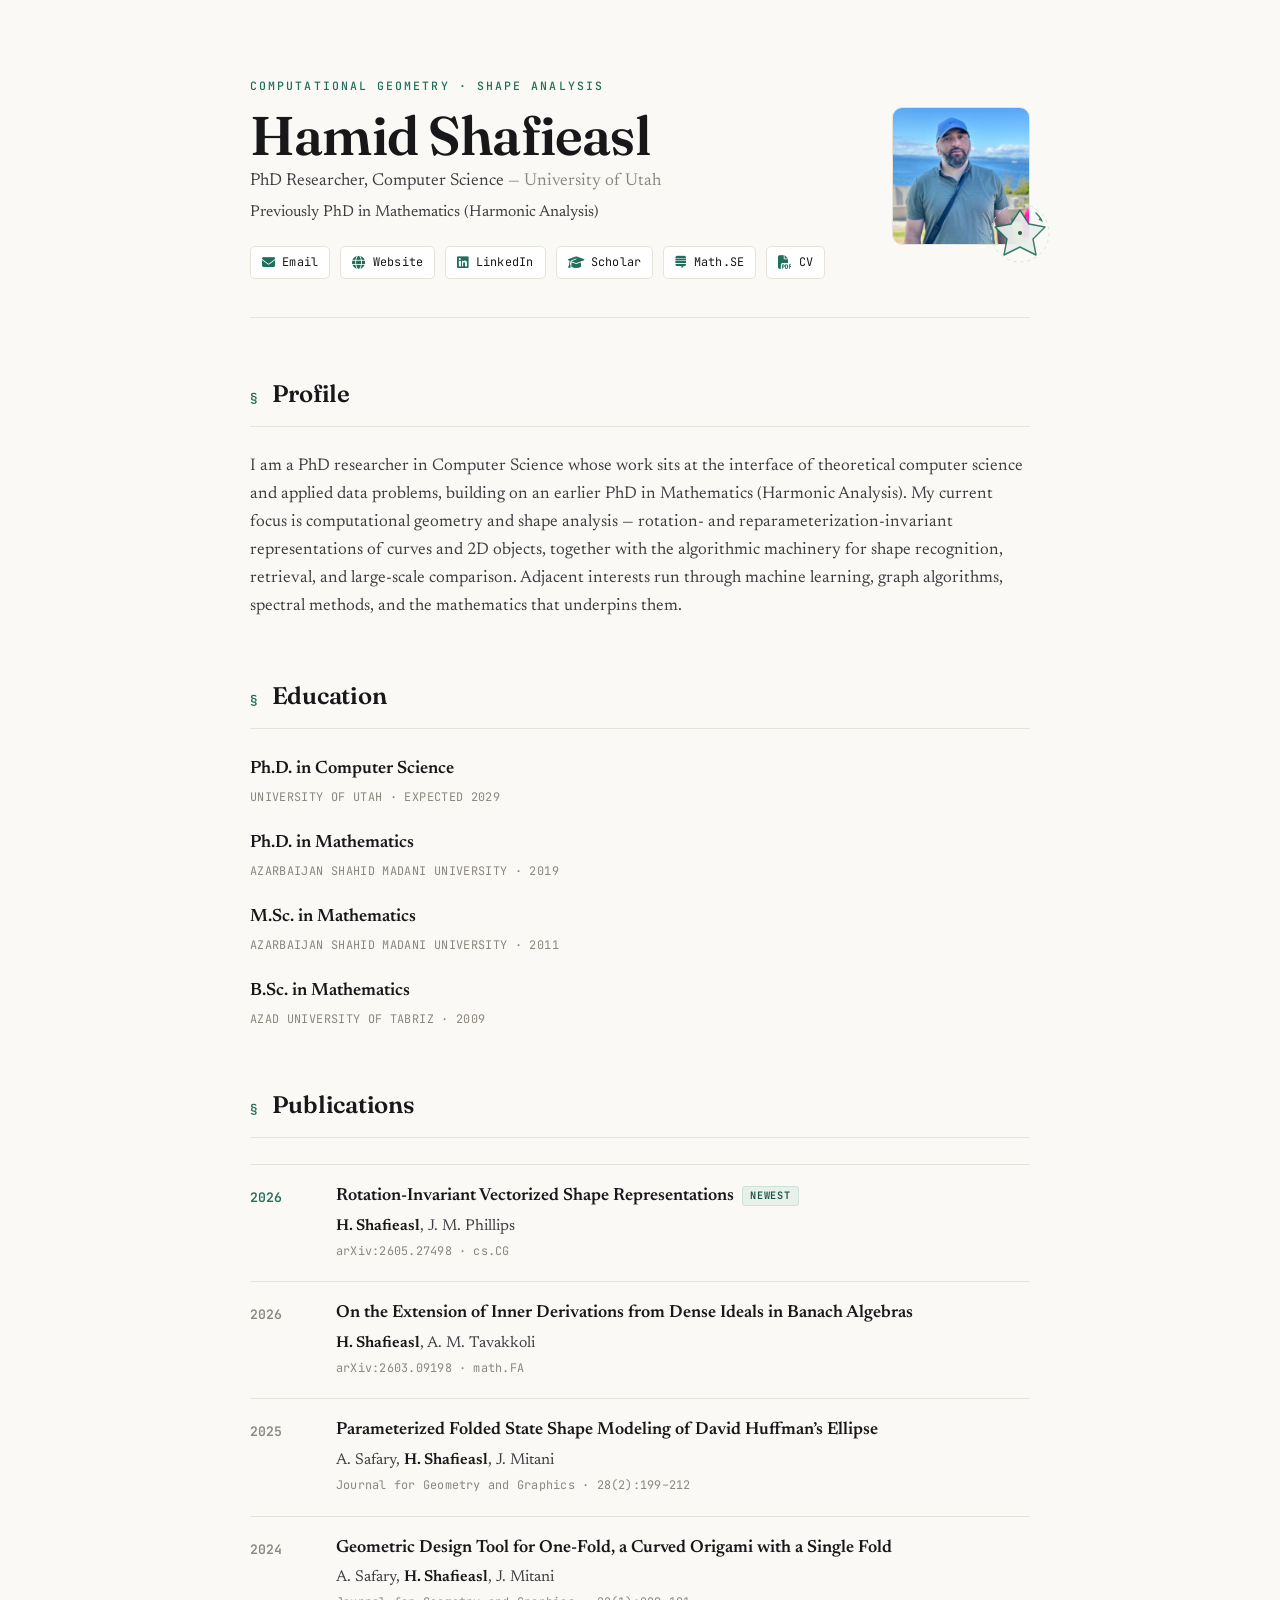
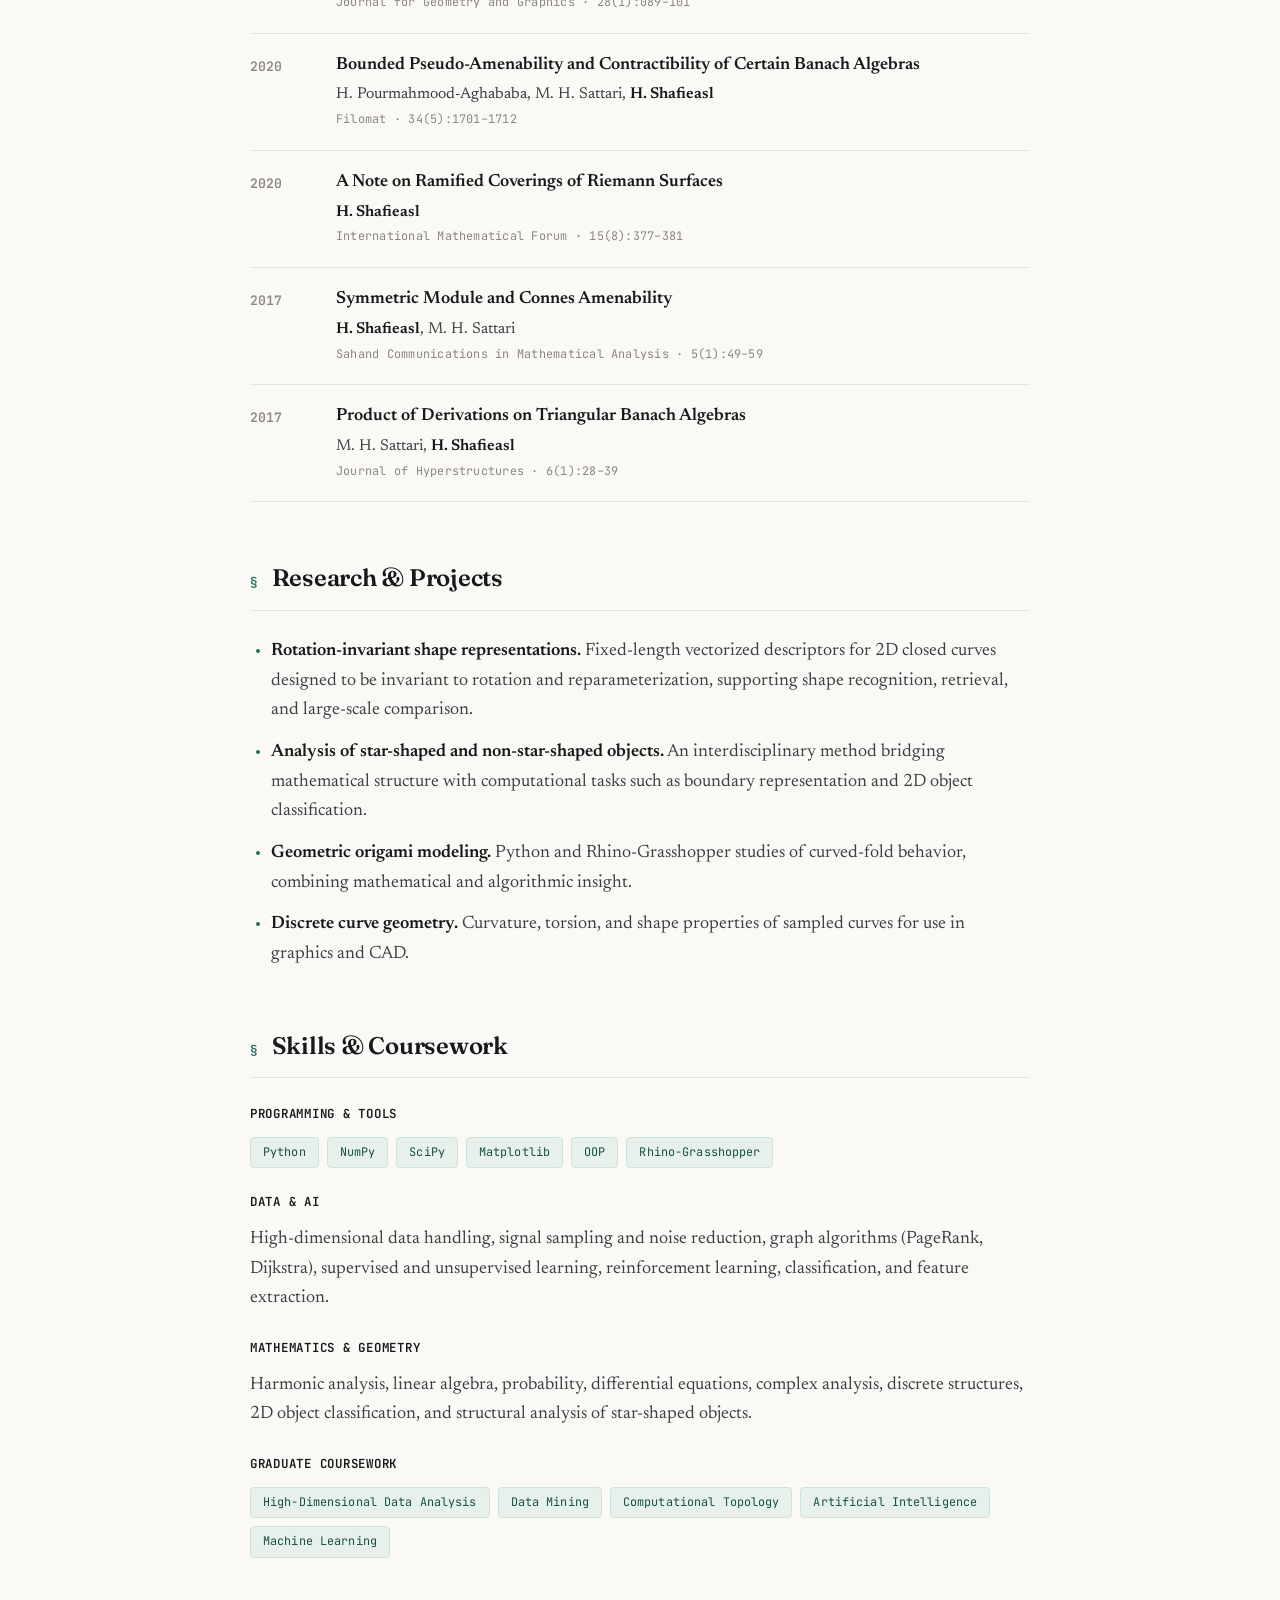
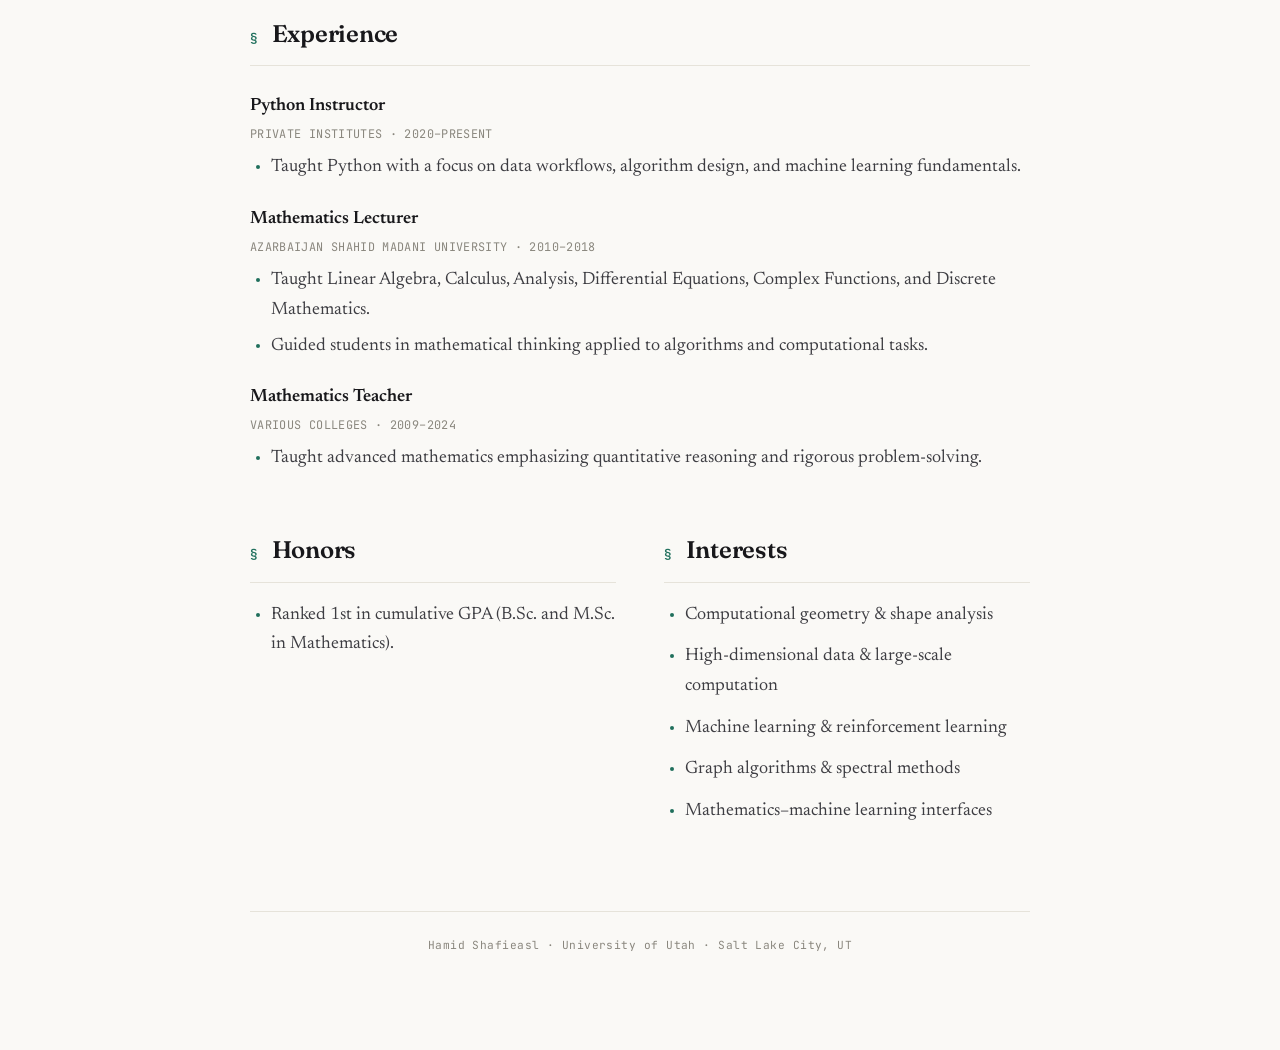
==== index.html @ 65f8a7f0 "Update print statement from 'Hello' to 'Goodbye'" ====
<!DOCTYPE html>
<html lang="en">
<head>
<meta charset="UTF-8">
<meta name="viewport" content="width=device-width, initial-scale=1.0">
<title>Hamid Shafieasl — Academic Homepage</title>
<link rel="preconnect" href="https://fonts.googleapis.com">
<link rel="preconnect" href="https://fonts.gstatic.com" crossorigin>
<link href="https://fonts.googleapis.com/css2?family=Fraunces:opsz,wght@9..144,400;9..144,500;9..144,600;9..144,700&family=Newsreader:opsz,wght@6..72,300;6..72,400;6..72,500;6..72,600&family=JetBrains+Mono:wght@400;500;600&display=swap" rel="stylesheet">
<link rel="stylesheet" href="https://cdnjs.cloudflare.com/ajax/libs/font-awesome/6.4.0/css/all.min.css">
<style>
  :root {
    --paper:      #faf9f6;
    --panel:      #ffffff;
    --ink:        #18181b;
    --body:       #3d3d42;
    --muted:      #8a877e;
    --accent:     #1f6f5c;
    --accent-ink: #15523f;
    --accent-soft:#e8f0ec;
    --line:       #e6e3da;

    --serif-display: 'Fraunces', Georgia, 'Times New Roman', serif;
    --serif-body:    'Newsreader', Georgia, serif;
    --mono:          'JetBrains Mono', ui-monospace, 'SFMono-Regular', Menlo, monospace;
  }

  * { box-sizing: border-box; }

  html { scroll-behavior: smooth; }

  body {
    margin: 0;
    background: var(--paper);
    color: var(--body);
    font-family: var(--serif-body);
    font-size: 18px;
    line-height: 1.65;
    -webkit-font-smoothing: antialiased;
    text-rendering: optimizeLegibility;
  }

  .page {
    max-width: 860px;
    margin: 0 auto;
    padding: 72px 40px 96px;
  }

  /* ---------- shared eyebrow / mono label ---------- */
  .eyebrow {
    font-family: var(--mono);
    font-size: 0.72rem;
    font-weight: 500;
    letter-spacing: 0.18em;
    text-transform: uppercase;
    color: var(--accent);
  }

  /* ---------- header ---------- */
  .masthead {
    display: flex;
    align-items: center;
    gap: 36px;
    padding-bottom: 38px;
    border-bottom: 1px solid var(--line);
  }
  .masthead-text { flex: 1; min-width: 0; }

  .masthead h1 {
    font-family: var(--serif-display);
    font-weight: 600;
    font-size: clamp(2.4rem, 6vw, 3.4rem);
    line-height: 1.02;
    letter-spacing: -0.015em;
    color: var(--ink);
    margin: 6px 0 4px;
  }
  .role {
    font-family: var(--serif-body);
    font-weight: 400;
    font-size: 1.08rem;
    color: var(--body);
    margin: 0 0 4px;
  }
  .role .inst { color: var(--muted); }

  .links {
    display: flex;
    flex-wrap: wrap;
    gap: 8px 10px;
    margin-top: 20px;
    font-family: var(--mono);
  }
  .links a {
    display: inline-flex;
    align-items: center;
    gap: 7px;
    text-decoration: none;
    color: var(--ink);
    font-size: 0.74rem;
    letter-spacing: 0.02em;
    padding: 6px 11px;
    border: 1px solid var(--line);
    border-radius: 5px;
    background: var(--panel);
    transition: color .18s ease, border-color .18s ease, background .18s ease, transform .18s ease;
  }
  .links a i { color: var(--accent); font-size: 0.82rem; transition: color .18s ease; }
  .links a:hover {
    color: #fff;
    background: var(--accent);
    border-color: var(--accent);
    transform: translateY(-2px);
  }
  .links a:hover i { color: #fff; }

  /* portrait + geometric mark */
  .portrait-wrap {
    position: relative;
    flex: 0 0 auto;
    width: 138px;
    height: 138px;
  }
  .portrait-wrap img {
    width: 138px;
    height: 138px;
    object-fit: cover;
    border-radius: 10px;
    border: 1px solid var(--line);
    display: block;
  }
  .glyph {
    position: absolute;
    right: -22px;
    bottom: -20px;
    width: 64px;
    height: 64px;
    opacity: 0.9;
  }

  /* ---------- sections ---------- */
  section { margin-top: 56px; }

  .section-head {
    display: flex;
    align-items: baseline;
    gap: 14px;
    padding-bottom: 12px;
    margin-bottom: 26px;
    border-bottom: 1px solid var(--line);
  }
  .section-head .mark {
    font-family: var(--mono);
    font-size: 0.78rem;
    font-weight: 600;
    color: var(--accent);
    letter-spacing: 0.04em;
  }
  .section-head h2 {
    font-family: var(--serif-display);
    font-weight: 600;
    font-size: 1.5rem;
    letter-spacing: -0.01em;
    color: var(--ink);
    margin: 0;
  }

  .lede { font-size: 1.06rem; color: var(--body); margin: 0; }
  .lede + .lede { margin-top: 14px; }

  /* ---------- timeline (education / experience) ---------- */
  .entry { margin-bottom: 22px; }
  .entry:last-child { margin-bottom: 0; }
  .entry h3 {
    font-family: var(--serif-body);
    font-weight: 600;
    font-size: 1.12rem;
    color: var(--ink);
    margin: 0 0 3px;
  }
  .entry .meta {
    font-family: var(--mono);
    font-size: 0.74rem;
    letter-spacing: 0.03em;
    color: var(--muted);
    text-transform: uppercase;
  }
  .entry ul {
    margin: 9px 0 0;
    padding-left: 1.15em;
  }
  .entry ul li { margin-bottom: 6px; }
  .entry ul li::marker { color: var(--accent); }

  /* ---------- subgroups (skills) ---------- */
  .subgroup { margin-bottom: 24px; }
  .subgroup:last-child { margin-bottom: 0; }
  .subgroup h3 {
    font-family: var(--mono);
    font-weight: 600;
    font-size: 0.78rem;
    letter-spacing: 0.06em;
    text-transform: uppercase;
    color: var(--ink);
    margin: 0 0 12px;
  }
  .subgroup p { margin: 0; }

  .badges { display: flex; flex-wrap: wrap; gap: 8px; }
  .badge {
    font-family: var(--mono);
    font-size: 0.74rem;
    letter-spacing: 0.01em;
    color: var(--accent-ink);
    background: var(--accent-soft);
    border: 1px solid #cfe2da;
    padding: 5px 12px;
    border-radius: 4px;
  }

  /* ---------- generic prose list ---------- */
  .prose-list { margin: 0; padding-left: 1.15em; }
  .prose-list li { margin-bottom: 12px; }
  .prose-list li::marker { color: var(--accent); }
  .prose-list strong { color: var(--ink); font-weight: 600; }

  /* ---------- publications ---------- */
  .pub {
    display: grid;
    grid-template-columns: 64px 1fr;
    gap: 0 22px;
    padding: 20px 0;
    border-top: 1px solid var(--line);
  }
  .pub:last-child { border-bottom: 1px solid var(--line); }
  .pub .year {
    font-family: var(--mono);
    font-size: 0.82rem;
    font-weight: 600;
    color: var(--muted);
    padding-top: 2px;
  }
  .pub.featured .year { color: var(--accent); }
  .pub .body { min-width: 0; }
  .pub h3 {
    font-family: var(--serif-body);
    font-weight: 600;
    font-size: 1.1rem;
    line-height: 1.35;
    margin: 0 0 5px;
  }
  .pub h3 a {
    color: var(--ink);
    text-decoration: none;
    background-image: linear-gradient(var(--accent), var(--accent));
    background-size: 0% 1px;
    background-position: 0 100%;
    background-repeat: no-repeat;
    transition: background-size .25s ease, color .2s ease;
    padding-bottom: 1px;
  }
  .pub h3 a:hover { color: var(--accent-ink); background-size: 100% 1px; }
  .pub .authors { font-size: 0.98rem; color: var(--body); margin: 0 0 2px; }
  .pub .authors .me { color: var(--ink); font-weight: 600; }
  .pub .venue {
    font-family: var(--mono);
    font-size: 0.74rem;
    letter-spacing: 0.02em;
    color: var(--muted);
    margin: 0;
  }
  .pub .tag {
    display: inline-block;
    font-family: var(--mono);
    font-size: 0.64rem;
    font-weight: 600;
    letter-spacing: 0.08em;
    text-transform: uppercase;
    color: var(--accent-ink);
    background: var(--accent-soft);
    border: 1px solid #cfe2da;
    border-radius: 3px;
    padding: 2px 7px;
    margin-left: 8px;
    vertical-align: 1px;
  }

  /* ---------- two-column footer blocks ---------- */
  .duo {
    display: grid;
    grid-template-columns: 1fr 1fr;
    gap: 48px;
    margin-top: 56px;
  }
  .duo .section-head { margin-bottom: 18px; }

  /* ---------- footer ---------- */
  .colophon {
    margin-top: 72px;
    padding-top: 24px;
    border-top: 1px solid var(--line);
    font-family: var(--mono);
    font-size: 0.7rem;
    letter-spacing: 0.04em;
    color: var(--muted);
    text-align: center;
  }

  /* ---------- entrance motion ---------- */
  .reveal { opacity: 0; transform: translateY(10px); animation: rise .7s ease forwards; }
  @keyframes rise { to { opacity: 1; transform: none; } }

  /* ---------- responsive ---------- */
  @media (max-width: 720px) {
    .page { padding: 44px 22px 72px; }
    .masthead { flex-direction: column-reverse; align-items: flex-start; gap: 26px; }
    .duo { grid-template-columns: 1fr; gap: 8px; }
    .pub { grid-template-columns: 1fr; gap: 6px; }
    .pub .year { padding-top: 0; }
  }

  @media (prefers-reduced-motion: reduce) {
    html { scroll-behavior: auto; }
    .reveal { animation: none; opacity: 1; transform: none; }
    .links a:hover { transform: none; }
  }
</style>
</head>
<body>
<div class="page">

  <!-- ================= HEADER ================= -->
  <header class="masthead reveal">
    <div class="masthead-text">
      <span class="eyebrow">Computational Geometry &middot; Shape Analysis</span>
      <h1>Hamid Shafieasl</h1>
      <p class="role">PhD Researcher, Computer Science <span class="inst">— University of Utah</span></p>
      <p class="role inst" style="font-size:0.98rem;">Previously PhD in Mathematics (Harmonic Analysis)</p>

      <nav class="links">
        <a href="mailto:hamidmath2013@outlook.com" title="Email"><i class="fas fa-envelope"></i> Email</a>
        <a href="https://hamidmath.github.io" title="Website"><i class="fas fa-globe"></i> Website</a>
        <a href="https://www.linkedin.com/in/hamidshafieasl/" title="LinkedIn"><i class="fab fa-linkedin"></i> LinkedIn</a>
        <a href="https://scholar.google.com/citations?user=fiP4N3oAAAAJ" title="Google Scholar"><i class="fas fa-graduation-cap"></i> Scholar</a>
        <a href="https://math.stackexchange.com/users/97252/hamid-shafie-asl" title="Math StackExchange"><i class="fab fa-stack-exchange"></i> Math.SE</a>
        <a href="https://hamidmath.github.io/CV.pdf" title="Curriculum Vitae"><i class="fas fa-file-pdf"></i> CV</a>
      </nav>
    </div>

    <div class="portrait-wrap">
      <img src="pic.jpg" alt="Portrait of Hamid Shafieasl">
      <!-- geometric mark: a closed boundary curve under a rotation arc — a nod to rotation-invariant shape representation -->
      <svg class="glyph" viewBox="0 0 64 64" fill="none" xmlns="http://www.w3.org/2000/svg" aria-hidden="true">
        <circle cx="32" cy="32" r="29" stroke="#cfe2da" stroke-width="1" stroke-dasharray="3 4"/>
        <path d="M32 9 L41 23 L57 26 L45 38 L48 54 L32 46 L16 54 L19 38 L7 26 L23 23 Z"
              stroke="#1f6f5c" stroke-width="1.4" stroke-linejoin="round" fill="#e8f0ec"/>
        <path d="M48 12 A28 28 0 0 1 54 20" stroke="#1f6f5c" stroke-width="1.4" stroke-linecap="round"/>
        <path d="M54 20 l-3.6 -1 l2.4 -2.8 z" fill="#1f6f5c"/>
        <circle cx="32" cy="32" r="2.1" fill="#15523f"/>
      </svg>
    </div>
  </header>

  <!-- ================= SUMMARY ================= -->
  <section>
    <div class="section-head"><span class="mark">§</span><h2>Profile</h2></div>
    <p class="lede">
      I am a PhD researcher in Computer Science whose work sits at the interface of theoretical
      computer science and applied data problems, building on an earlier PhD in Mathematics
      (Harmonic Analysis). My current focus is computational geometry and shape analysis —
      rotation- and reparameterization-invariant representations of curves and 2D objects,
      together with the algorithmic machinery for shape recognition, retrieval, and large-scale
      comparison. Adjacent interests run through machine learning, graph algorithms, spectral
      methods, and the mathematics that underpins them.
    </p>
  </section>

  <!-- ================= EDUCATION ================= -->
  <section>
    <div class="section-head"><span class="mark">§</span><h2>Education</h2></div>

    <div class="entry">
      <h3>Ph.D. in Computer Science</h3>
      <div class="meta">University of Utah · Expected 2029</div>
    </div>
    <div class="entry">
      <h3>Ph.D. in Mathematics</h3>
      <div class="meta">Azarbaijan Shahid Madani University · 2019</div>
    </div>
    <div class="entry">
      <h3>M.Sc. in Mathematics</h3>
      <div class="meta">Azarbaijan Shahid Madani University · 2011</div>
    </div>
    <div class="entry">
      <h3>B.Sc. in Mathematics</h3>
      <div class="meta">Azad University of Tabriz · 2009</div>
    </div>
  </section>

  <!-- ================= PUBLICATIONS ================= -->
  <section>
    <div class="section-head"><span class="mark">§</span><h2>Publications</h2></div>

    <div class="pub featured">
      <div class="year">2026</div>
      <div class="body">
        <h3><a href="https://arxiv.org/abs/2605.27498" target="_blank" rel="noopener">Rotation-Invariant Vectorized Shape Representations</a><span class="tag">Newest</span></h3>
        <p class="authors"><span class="me">H. Shafieasl</span>, J. M. Phillips</p>
        <p class="venue">arXiv:2605.27498 · cs.CG</p>
      </div>
    </div>

    <div class="pub">
      <div class="year">2026</div>
      <div class="body">
        <h3><a href="https://arxiv.org/abs/2603.09198" target="_blank" rel="noopener">On the Extension of Inner Derivations from Dense Ideals in Banach Algebras</a></h3>
        <p class="authors"><span class="me">H. Shafieasl</span>, A. M. Tavakkoli</p>
        <p class="venue">arXiv:2603.09198 · math.FA</p>
      </div>
    </div>

    <div class="pub">
      <div class="year">2025</div>
      <div class="body">
        <h3><a href="https://www.heldermann.de/JGG/JGG28/JGG282/jgg28013.htm" target="_blank" rel="noopener">Parameterized Folded State Shape Modeling of David Huffman&rsquo;s Ellipse</a></h3>
        <p class="authors">A. Safary, <span class="me">H. Shafieasl</span>, J. Mitani</p>
        <p class="venue">Journal for Geometry and Graphics · 28(2):199–212</p>
      </div>
    </div>

    <div class="pub">
      <div class="year">2024</div>
      <div class="body">
        <h3><a href="https://www.heldermann.de/JGG/JGG28/JGG281/jgg28006.htm" target="_blank" rel="noopener">Geometric Design Tool for One-Fold, a Curved Origami with a Single Fold</a></h3>
        <p class="authors">A. Safary, <span class="me">H. Shafieasl</span>, J. Mitani</p>
        <p class="venue">Journal for Geometry and Graphics · 28(1):089–101</p>
      </div>
    </div>

    <div class="pub">
      <div class="year">2020</div>
      <div class="body">
        <h3><a href="https://www.pmf.ni.ac.rs/filomat-content/2020/34-5/34-5-30-1459.pdf" target="_blank" rel="noopener">Bounded Pseudo-Amenability and Contractibility of Certain Banach Algebras</a></h3>
        <p class="authors">H. Pourmahmood-Aghababa, M. H. Sattari, <span class="me">H. Shafieasl</span></p>
        <p class="venue">Filomat · 34(5):1701–1712</p>
      </div>
    </div>

    <div class="pub">
      <div class="year">2020</div>
      <div class="body">
        <h3><a href="https://www.m-hikari.com/imf/imf-2020/5-8-2020/p/shafieaslIMF5-8-2020.pdf" target="_blank" rel="noopener">A Note on Ramified Coverings of Riemann Surfaces</a></h3>
        <p class="authors"><span class="me">H. Shafieasl</span></p>
        <p class="venue">International Mathematical Forum · 15(8):377–381</p>
      </div>
    </div>

    <div class="pub">
      <div class="year">2017</div>
      <div class="body">
        <h3><a href="https://scma.maragheh.ac.ir/article_22501.html" target="_blank" rel="noopener">Symmetric Module and Connes Amenability</a></h3>
        <p class="authors"><span class="me">H. Shafieasl</span>, M. H. Sattari</p>
        <p class="venue">Sahand Communications in Mathematical Analysis · 5(1):49–59</p>
      </div>
    </div>

    <div class="pub">
      <div class="year">2017</div>
      <div class="body">
        <h3><a href="https://www.semnan.ac.ir/files/2/1397/jhs/v6n1_3.pdf" target="_blank" rel="noopener">Product of Derivations on Triangular Banach Algebras</a></h3>
        <p class="authors">M. H. Sattari, <span class="me">H. Shafieasl</span></p>
        <p class="venue">Journal of Hyperstructures · 6(1):28–39</p>
      </div>
    </div>
  </section>

  <!-- ================= RESEARCH & PROJECTS ================= -->
  <section>
    <div class="section-head"><span class="mark">§</span><h2>Research &amp; Projects</h2></div>
    <ul class="prose-list">
      <li><strong>Rotation-invariant shape representations.</strong> Fixed-length vectorized descriptors for 2D closed curves designed to be invariant to rotation and reparameterization, supporting shape recognition, retrieval, and large-scale comparison.</li>
      <li><strong>Analysis of star-shaped and non-star-shaped objects.</strong> An interdisciplinary method bridging mathematical structure with computational tasks such as boundary representation and 2D object classification.</li>
      <li><strong>Geometric origami modeling.</strong> Python and Rhino-Grasshopper studies of curved-fold behavior, combining mathematical and algorithmic insight.</li>
      <li><strong>Discrete curve geometry.</strong> Curvature, torsion, and shape properties of sampled curves for use in graphics and CAD.</li>
    </ul>
  </section>

  <!-- ================= SKILLS ================= -->
  <section>
    <div class="section-head"><span class="mark">§</span><h2>Skills &amp; Coursework</h2></div>

    <div class="subgroup">
      <h3>Programming &amp; Tools</h3>
      <div class="badges">
        <span class="badge">Python</span>
        <span class="badge">NumPy</span>
        <span class="badge">SciPy</span>
        <span class="badge">Matplotlib</span>
        <span class="badge">OOP</span>
        <span class="badge">Rhino-Grasshopper</span>
      </div>
    </div>

    <div class="subgroup">
      <h3>Data &amp; AI</h3>
      <p>High-dimensional data handling, signal sampling and noise reduction, graph algorithms
        (PageRank, Dijkstra), supervised and unsupervised learning, reinforcement learning,
        classification, and feature extraction.</p>
    </div>

    <div class="subgroup">
      <h3>Mathematics &amp; Geometry</h3>
      <p>Harmonic analysis, linear algebra, probability, differential equations, complex analysis,
        discrete structures, 2D object classification, and structural analysis of star-shaped objects.</p>
    </div>

    <div class="subgroup">
      <h3>Graduate Coursework</h3>
      <div class="badges">
        <span class="badge">High-Dimensional Data Analysis</span>
        <span class="badge">Data Mining</span>
        <span class="badge">Computational Topology</span>
        <span class="badge">Artificial Intelligence</span>
        <span class="badge">Machine Learning</span>
      </div>
    </div>
  </section>

  <!-- ================= EXPERIENCE ================= -->
  <section>
    <div class="section-head"><span class="mark">§</span><h2>Experience</h2></div>

    <div class="entry">
      <h3>Python Instructor</h3>
      <div class="meta">Private Institutes · 2020–Present</div>
      <ul>
        <li>Taught Python with a focus on data workflows, algorithm design, and machine learning fundamentals.</li>
      </ul>
    </div>

    <div class="entry">
      <h3>Mathematics Lecturer</h3>
      <div class="meta">Azarbaijan Shahid Madani University · 2010–2018</div>
      <ul>
        <li>Taught Linear Algebra, Calculus, Analysis, Differential Equations, Complex Functions, and Discrete Mathematics.</li>
        <li>Guided students in mathematical thinking applied to algorithms and computational tasks.</li>
      </ul>
    </div>

    <div class="entry">
      <h3>Mathematics Teacher</h3>
      <div class="meta">Various Colleges · 2009–2024</div>
      <ul>
        <li>Taught advanced mathematics emphasizing quantitative reasoning and rigorous problem-solving.</li>
      </ul>
    </div>
  </section>

  <!-- ================= DUO: AWARDS + INTERESTS ================= -->
  <div class="duo">
    <section style="margin-top:0;">
      <div class="section-head"><span class="mark">§</span><h2>Honors</h2></div>
      <ul class="prose-list">
        <li>Ranked 1st in cumulative GPA (B.Sc. and M.Sc. in Mathematics).</li>
      </ul>
    </section>

    <section style="margin-top:0;">
      <div class="section-head"><span class="mark">§</span><h2>Interests</h2></div>
      <ul class="prose-list">
        <li>Computational geometry &amp; shape analysis</li>
        <li>High-dimensional data &amp; large-scale computation</li>
        <li>Machine learning &amp; reinforcement learning</li>
        <li>Graph algorithms &amp; spectral methods</li>
        <li>Mathematics–machine learning interfaces</li>
      </ul>
    </section>
  </div>

  <footer class="colophon">
    Hamid Shafieasl &middot; University of Utah &middot; Salt Lake City, UT
  </footer>

</div>
</body>
</html>
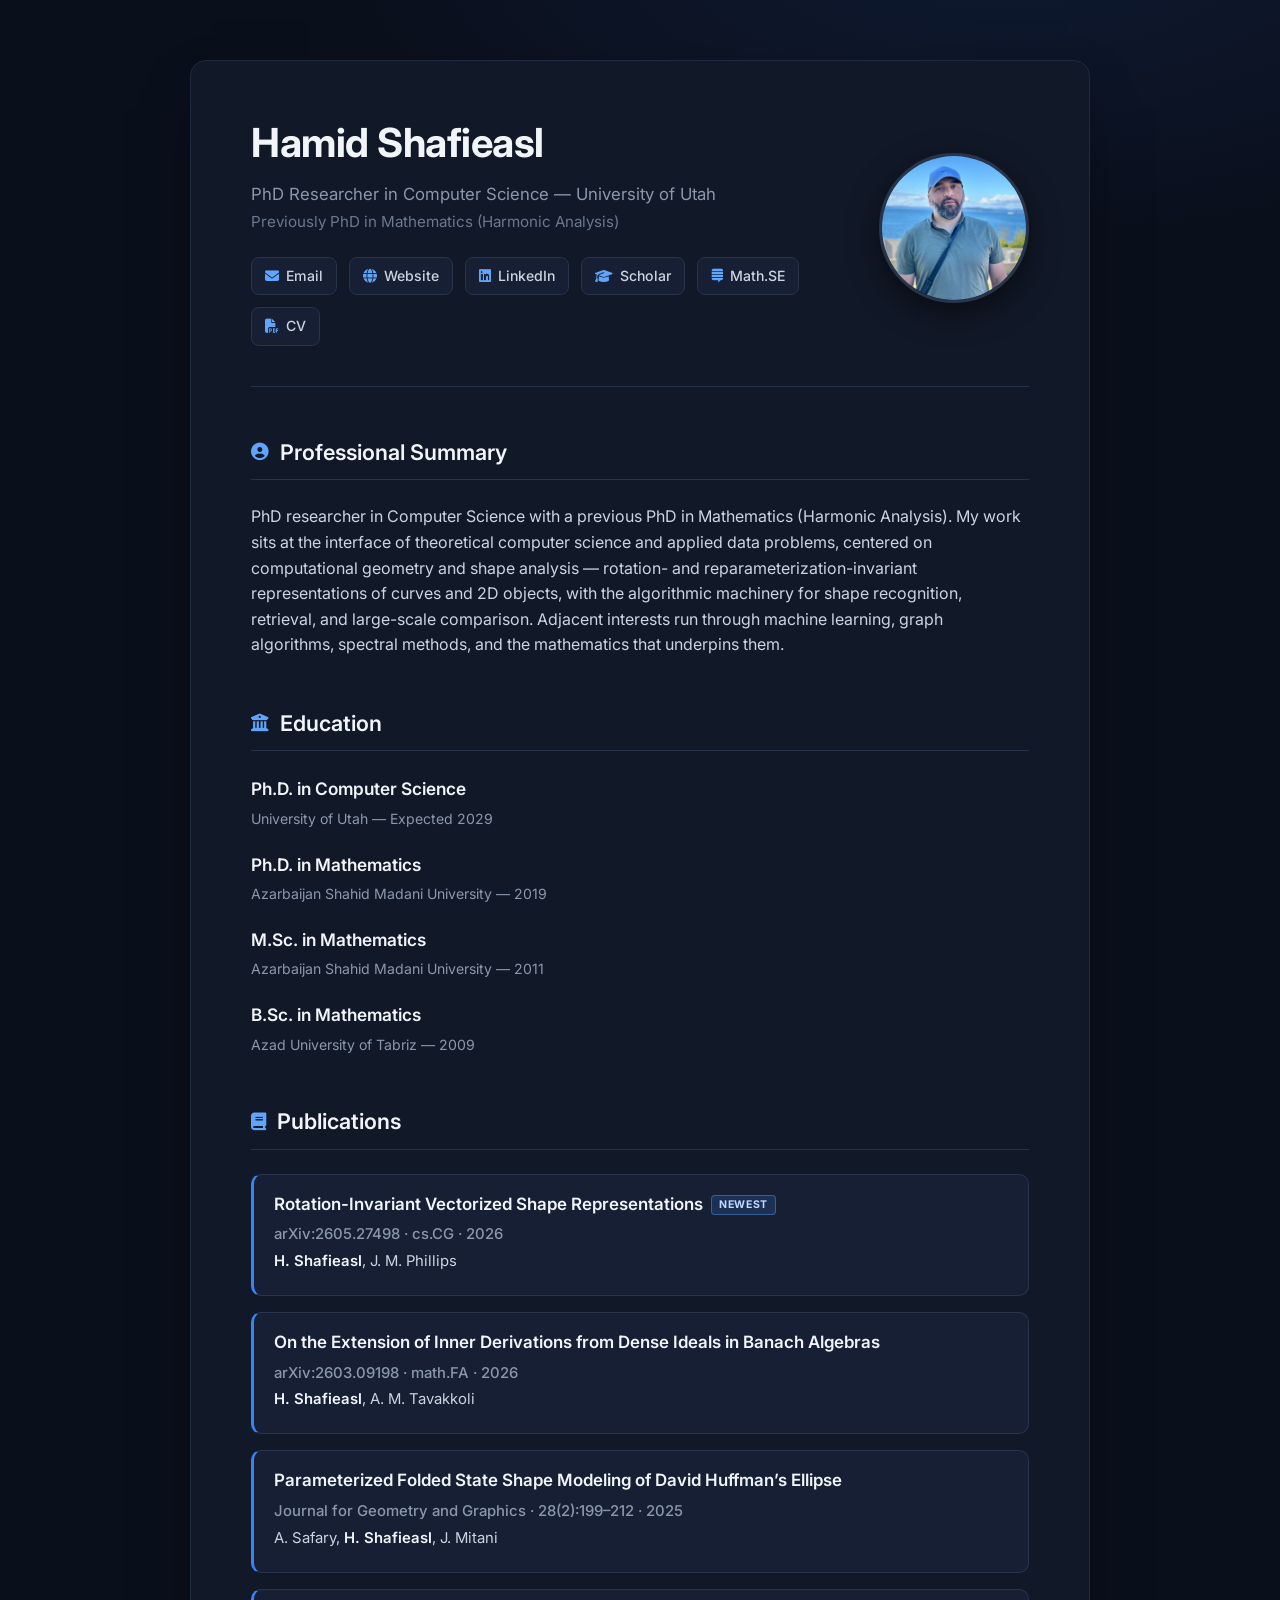
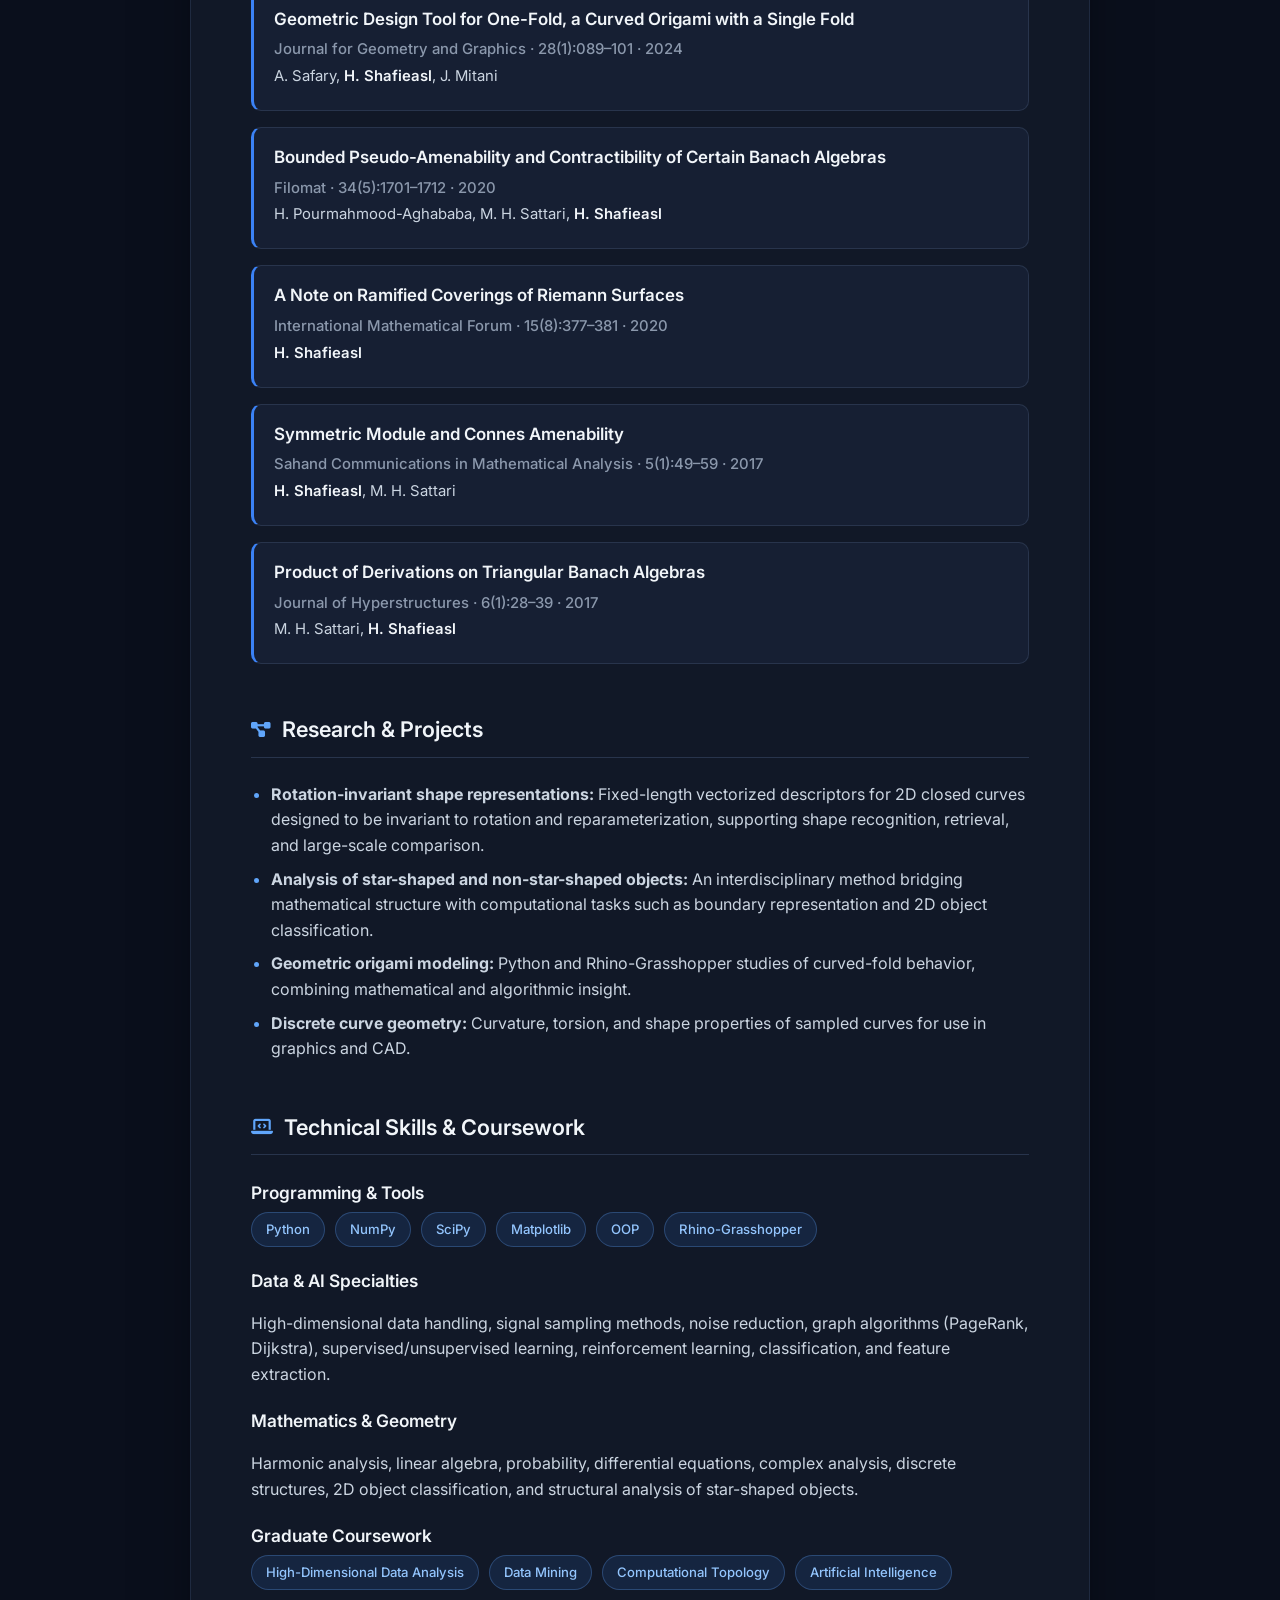
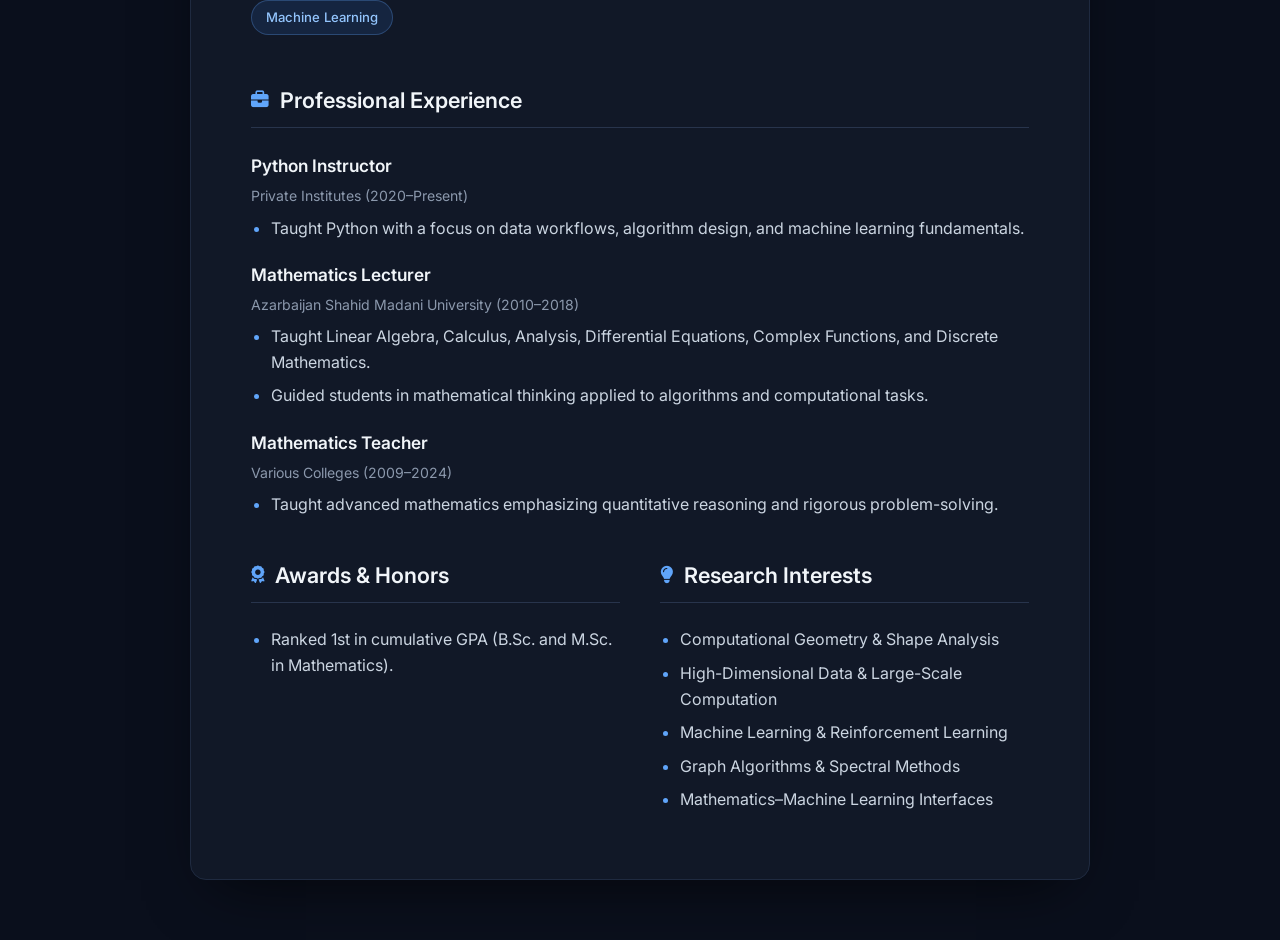
==== commit 6f2119b0: "Update fmt.Println message from 'Hello' to 'Goodbye'" ====
--- a/index.html
+++ b/index.html
@@ -6,580 +6,405 @@
 <title>Hamid Shafieasl — Academic Homepage</title>
 <link rel="preconnect" href="https://fonts.googleapis.com">
 <link rel="preconnect" href="https://fonts.gstatic.com" crossorigin>
-<link href="https://fonts.googleapis.com/css2?family=Fraunces:opsz,wght@9..144,400;9..144,500;9..144,600;9..144,700&family=Newsreader:opsz,wght@6..72,300;6..72,400;6..72,500;6..72,600&family=JetBrains+Mono:wght@400;500;600&display=swap" rel="stylesheet">
+<link href="https://fonts.googleapis.com/css2?family=Inter:wght@300;400;500;600;700&display=swap" rel="stylesheet">
 <link rel="stylesheet" href="https://cdnjs.cloudflare.com/ajax/libs/font-awesome/6.4.0/css/all.min.css">
 <style>
   :root {
-    --paper:      #faf9f6;
-    --panel:      #ffffff;
-    --ink:        #18181b;
-    --body:       #3d3d42;
-    --muted:      #8a877e;
-    --accent:     #1f6f5c;
-    --accent-ink: #15523f;
-    --accent-soft:#e8f0ec;
-    --line:       #e6e3da;
-
-    --serif-display: 'Fraunces', Georgia, 'Times New Roman', serif;
-    --serif-body:    'Newsreader', Georgia, serif;
-    --mono:          'JetBrains Mono', ui-monospace, 'SFMono-Regular', Menlo, monospace;
+    --bg:          #0a0f1c;   /* page background, deep navy-black */
+    --card:        #111827;   /* panel */
+    --card-2:      #161f33;   /* nested surface */
+    --primary:     #f1f5f9;   /* near-white headings */
+    --text-main:   #cbd5e1;
+    --text-light:  #8b98ac;
+    --accent:      #60a5fa;   /* bright blue */
+    --accent-2:    #3b82f6;
+    --border:      #1f2a40;
+    --border-2:    #28344c;
   }
 
   * { box-sizing: border-box; }
-
   html { scroll-behavior: smooth; }
 
   body {
+    font-family: 'Inter', sans-serif;
     margin: 0;
-    background: var(--paper);
-    color: var(--body);
-    font-family: var(--serif-body);
-    font-size: 18px;
-    line-height: 1.65;
+    padding: 0;
+    background:
+      radial-gradient(1100px 520px at 78% -8%, rgba(59,130,246,0.10), transparent 60%),
+      var(--bg);
+    background-attachment: fixed;
+    color: var(--text-main);
+    line-height: 1.6;
     -webkit-font-smoothing: antialiased;
-    text-rendering: optimizeLegibility;
-  }
-
-  .page {
-    max-width: 860px;
-    margin: 0 auto;
-    padding: 72px 40px 96px;
-  }
-
-  /* ---------- shared eyebrow / mono label ---------- */
-  .eyebrow {
-    font-family: var(--mono);
-    font-size: 0.72rem;
-    font-weight: 500;
-    letter-spacing: 0.18em;
-    text-transform: uppercase;
-    color: var(--accent);
-  }
-
-  /* ---------- header ---------- */
-  .masthead {
+  }
+
+  .container {
+    max-width: 900px;
+    margin: 60px auto;
+    background: var(--card);
+    padding: 50px 60px;
+    border-radius: 16px;
+    border: 1px solid var(--border);
+    box-shadow: 0 24px 60px -24px rgba(0,0,0,0.7);
+  }
+
+  /* --- Header --- */
+  .header {
     display: flex;
+    justify-content: space-between;
     align-items: center;
-    gap: 36px;
-    padding-bottom: 38px;
-    border-bottom: 1px solid var(--line);
-  }
-  .masthead-text { flex: 1; min-width: 0; }
-
-  .masthead h1 {
-    font-family: var(--serif-display);
-    font-weight: 600;
-    font-size: clamp(2.4rem, 6vw, 3.4rem);
-    line-height: 1.02;
-    letter-spacing: -0.015em;
-    color: var(--ink);
-    margin: 6px 0 4px;
-  }
-  .role {
-    font-family: var(--serif-body);
+    border-bottom: 1px solid var(--border-2);
+    padding-bottom: 40px;
+    margin-bottom: 10px;
+    gap: 30px;
+  }
+  .header-text { flex: 1; min-width: 0; }
+  .header-text h1 {
+    margin: 0 0 6px 0;
+    font-size: 2.5rem;
+    color: var(--primary);
+    font-weight: 700;
+    letter-spacing: -0.5px;
+  }
+  .header-text h2 {
+    margin: 0 0 4px 0;
+    font-size: 1.05rem;
+    color: var(--text-light);
     font-weight: 400;
-    font-size: 1.08rem;
-    color: var(--body);
-    margin: 0 0 4px;
-  }
-  .role .inst { color: var(--muted); }
-
-  .links {
+  }
+  .header-text h2 .sub { color: #6b7890; font-size: 0.95rem; }
+
+  .contact-links {
     display: flex;
     flex-wrap: wrap;
-    gap: 8px 10px;
-    margin-top: 20px;
-    font-family: var(--mono);
-  }
-  .links a {
+    gap: 12px;
+    margin-top: 22px;
+  }
+  .contact-links a {
     display: inline-flex;
     align-items: center;
     gap: 7px;
+    color: var(--text-main);
     text-decoration: none;
-    color: var(--ink);
-    font-size: 0.74rem;
-    letter-spacing: 0.02em;
-    padding: 6px 11px;
-    border: 1px solid var(--line);
-    border-radius: 5px;
-    background: var(--panel);
-    transition: color .18s ease, border-color .18s ease, background .18s ease, transform .18s ease;
-  }
-  .links a i { color: var(--accent); font-size: 0.82rem; transition: color .18s ease; }
-  .links a:hover {
+    font-size: 0.88rem;
+    font-weight: 500;
+    padding: 7px 13px;
+    background: var(--card-2);
+    border: 1px solid var(--border-2);
+    border-radius: 8px;
+    transition: all 0.2s ease;
+  }
+  .contact-links a i { color: var(--accent); transition: color 0.2s ease; }
+  .contact-links a:hover {
+    background: var(--accent-2);
+    border-color: var(--accent-2);
     color: #fff;
-    background: var(--accent);
-    border-color: var(--accent);
     transform: translateY(-2px);
   }
-  .links a:hover i { color: #fff; }
-
-  /* portrait + geometric mark */
-  .portrait-wrap {
-    position: relative;
-    flex: 0 0 auto;
-    width: 138px;
-    height: 138px;
-  }
-  .portrait-wrap img {
-    width: 138px;
-    height: 138px;
+  .contact-links a:hover i { color: #fff; }
+
+  .header img {
+    width: 150px;
+    height: 150px;
+    border-radius: 50%;
     object-fit: cover;
+    border: 3px solid var(--border-2);
+    box-shadow: 0 10px 30px rgba(0,0,0,0.5);
+  }
+
+  /* --- Sections --- */
+  .section-title {
+    font-size: 1.35rem;
+    color: var(--primary);
+    border-bottom: 1px solid var(--border-2);
+    padding-bottom: 10px;
+    margin-bottom: 24px;
+    margin-top: 48px;
+    font-weight: 600;
+    display: flex;
+    align-items: center;
+    gap: 11px;
+  }
+  .section-title i { color: var(--accent); font-size: 1.1rem; }
+
+  p { margin-bottom: 15px; }
+
+  /* --- Lists & Entries --- */
+  .timeline-item { margin-bottom: 20px; }
+  .timeline-item h4 {
+    margin: 0 0 5px 0;
+    color: var(--primary);
+    font-size: 1.08rem;
+    font-weight: 600;
+  }
+  .timeline-meta {
+    font-size: 0.88rem;
+    color: var(--text-light);
+    margin-bottom: 8px;
+  }
+
+  ul { padding-left: 20px; margin-top: 6px; }
+  ul li { margin-bottom: 8px; }
+  ul li::marker { color: var(--accent); }
+
+  /* --- Badges --- */
+  .badge-container { display: flex; flex-wrap: wrap; gap: 10px; margin-bottom: 4px; }
+  .badge {
+    background: rgba(59,130,246,0.12);
+    color: #93c5fd;
+    padding: 6px 14px;
+    border-radius: 20px;
+    font-size: 0.82rem;
+    font-weight: 500;
+    border: 1px solid rgba(96,165,250,0.28);
+  }
+
+  /* --- Publications --- */
+  .publication {
+    background: var(--card-2);
+    padding: 18px 20px;
     border-radius: 10px;
-    border: 1px solid var(--line);
-    display: block;
-  }
-  .glyph {
-    position: absolute;
-    right: -22px;
-    bottom: -20px;
-    width: 64px;
-    height: 64px;
-    opacity: 0.9;
-  }
-
-  /* ---------- sections ---------- */
-  section { margin-top: 56px; }
-
-  .section-head {
-    display: flex;
-    align-items: baseline;
-    gap: 14px;
-    padding-bottom: 12px;
-    margin-bottom: 26px;
-    border-bottom: 1px solid var(--line);
-  }
-  .section-head .mark {
-    font-family: var(--mono);
-    font-size: 0.78rem;
+    margin-bottom: 16px;
+    border: 1px solid var(--border-2);
+    border-left: 3px solid var(--accent-2);
+    transition: transform 0.2s ease, box-shadow 0.2s ease, border-color 0.2s ease;
+  }
+  .publication:hover {
+    transform: translateX(4px);
+    border-left-color: var(--accent);
+    box-shadow: 0 8px 24px -12px rgba(0,0,0,0.7);
+  }
+  .publication h4 {
+    margin: 0 0 7px 0;
+    font-size: 1.06rem;
+    line-height: 1.4;
     font-weight: 600;
-    color: var(--accent);
-    letter-spacing: 0.04em;
-  }
-  .section-head h2 {
-    font-family: var(--serif-display);
-    font-weight: 600;
-    font-size: 1.5rem;
-    letter-spacing: -0.01em;
-    color: var(--ink);
-    margin: 0;
-  }
-
-  .lede { font-size: 1.06rem; color: var(--body); margin: 0; }
-  .lede + .lede { margin-top: 14px; }
-
-  /* ---------- timeline (education / experience) ---------- */
-  .entry { margin-bottom: 22px; }
-  .entry:last-child { margin-bottom: 0; }
-  .entry h3 {
-    font-family: var(--serif-body);
-    font-weight: 600;
-    font-size: 1.12rem;
-    color: var(--ink);
-    margin: 0 0 3px;
-  }
-  .entry .meta {
-    font-family: var(--mono);
-    font-size: 0.74rem;
-    letter-spacing: 0.03em;
-    color: var(--muted);
-    text-transform: uppercase;
-  }
-  .entry ul {
-    margin: 9px 0 0;
-    padding-left: 1.15em;
-  }
-  .entry ul li { margin-bottom: 6px; }
-  .entry ul li::marker { color: var(--accent); }
-
-  /* ---------- subgroups (skills) ---------- */
-  .subgroup { margin-bottom: 24px; }
-  .subgroup:last-child { margin-bottom: 0; }
-  .subgroup h3 {
-    font-family: var(--mono);
-    font-weight: 600;
-    font-size: 0.78rem;
+  }
+  .publication h4 a { color: var(--primary); text-decoration: none; transition: color 0.2s; }
+  .publication h4 a:hover { color: var(--accent); }
+  .publication p { margin: 3px 0; font-size: 0.93rem; }
+  .publication .authors .me { color: var(--primary); font-weight: 600; }
+  .pub-journal { color: var(--text-light); font-weight: 500; }
+
+  .pub-tag {
+    display: inline-block;
+    font-size: 0.66rem;
+    font-weight: 700;
     letter-spacing: 0.06em;
     text-transform: uppercase;
-    color: var(--ink);
-    margin: 0 0 12px;
-  }
-  .subgroup p { margin: 0; }
-
-  .badges { display: flex; flex-wrap: wrap; gap: 8px; }
-  .badge {
-    font-family: var(--mono);
-    font-size: 0.74rem;
-    letter-spacing: 0.01em;
-    color: var(--accent-ink);
-    background: var(--accent-soft);
-    border: 1px solid #cfe2da;
-    padding: 5px 12px;
+    color: #bfdbfe;
+    background: rgba(59,130,246,0.18);
+    border: 1px solid rgba(96,165,250,0.4);
     border-radius: 4px;
-  }
-
-  /* ---------- generic prose list ---------- */
-  .prose-list { margin: 0; padding-left: 1.15em; }
-  .prose-list li { margin-bottom: 12px; }
-  .prose-list li::marker { color: var(--accent); }
-  .prose-list strong { color: var(--ink); font-weight: 600; }
-
-  /* ---------- publications ---------- */
-  .pub {
-    display: grid;
-    grid-template-columns: 64px 1fr;
-    gap: 0 22px;
-    padding: 20px 0;
-    border-top: 1px solid var(--line);
-  }
-  .pub:last-child { border-bottom: 1px solid var(--line); }
-  .pub .year {
-    font-family: var(--mono);
-    font-size: 0.82rem;
-    font-weight: 600;
-    color: var(--muted);
-    padding-top: 2px;
-  }
-  .pub.featured .year { color: var(--accent); }
-  .pub .body { min-width: 0; }
-  .pub h3 {
-    font-family: var(--serif-body);
-    font-weight: 600;
-    font-size: 1.1rem;
-    line-height: 1.35;
-    margin: 0 0 5px;
-  }
-  .pub h3 a {
-    color: var(--ink);
-    text-decoration: none;
-    background-image: linear-gradient(var(--accent), var(--accent));
-    background-size: 0% 1px;
-    background-position: 0 100%;
-    background-repeat: no-repeat;
-    transition: background-size .25s ease, color .2s ease;
-    padding-bottom: 1px;
-  }
-  .pub h3 a:hover { color: var(--accent-ink); background-size: 100% 1px; }
-  .pub .authors { font-size: 0.98rem; color: var(--body); margin: 0 0 2px; }
-  .pub .authors .me { color: var(--ink); font-weight: 600; }
-  .pub .venue {
-    font-family: var(--mono);
-    font-size: 0.74rem;
-    letter-spacing: 0.02em;
-    color: var(--muted);
-    margin: 0;
-  }
-  .pub .tag {
-    display: inline-block;
-    font-family: var(--mono);
-    font-size: 0.64rem;
-    font-weight: 600;
-    letter-spacing: 0.08em;
-    text-transform: uppercase;
-    color: var(--accent-ink);
-    background: var(--accent-soft);
-    border: 1px solid #cfe2da;
-    border-radius: 3px;
     padding: 2px 7px;
     margin-left: 8px;
-    vertical-align: 1px;
-  }
-
-  /* ---------- two-column footer blocks ---------- */
-  .duo {
-    display: grid;
-    grid-template-columns: 1fr 1fr;
-    gap: 48px;
-    margin-top: 56px;
-  }
-  .duo .section-head { margin-bottom: 18px; }
-
-  /* ---------- footer ---------- */
-  .colophon {
-    margin-top: 72px;
-    padding-top: 24px;
-    border-top: 1px solid var(--line);
-    font-family: var(--mono);
-    font-size: 0.7rem;
-    letter-spacing: 0.04em;
-    color: var(--muted);
-    text-align: center;
-  }
-
-  /* ---------- entrance motion ---------- */
-  .reveal { opacity: 0; transform: translateY(10px); animation: rise .7s ease forwards; }
-  @keyframes rise { to { opacity: 1; transform: none; } }
-
-  /* ---------- responsive ---------- */
-  @media (max-width: 720px) {
-    .page { padding: 44px 22px 72px; }
-    .masthead { flex-direction: column-reverse; align-items: flex-start; gap: 26px; }
-    .duo { grid-template-columns: 1fr; gap: 8px; }
-    .pub { grid-template-columns: 1fr; gap: 6px; }
-    .pub .year { padding-top: 0; }
-  }
-
+    vertical-align: 2px;
+  }
+
+  /* --- Two-column footer blocks --- */
+  .two-col {
+    display: flex;
+    flex-wrap: wrap;
+    gap: 40px;
+    margin-top: 40px;
+  }
+  .two-col > div { flex: 1; min-width: 280px; }
+
+  /* --- Responsive --- */
+  @media (max-width: 768px) {
+    .container { margin: 20px; padding: 32px 22px; }
+    .header { flex-direction: column-reverse; text-align: center; align-items: center; }
+    .contact-links { justify-content: center; }
+  }
   @media (prefers-reduced-motion: reduce) {
     html { scroll-behavior: auto; }
-    .reveal { animation: none; opacity: 1; transform: none; }
-    .links a:hover { transform: none; }
+    .contact-links a:hover, .publication:hover { transform: none; }
   }
 </style>
 </head>
 <body>
-<div class="page">
-
-  <!-- ================= HEADER ================= -->
-  <header class="masthead reveal">
-    <div class="masthead-text">
-      <span class="eyebrow">Computational Geometry &middot; Shape Analysis</span>
+<div class="container">
+
+  <div class="header">
+    <div class="header-text">
       <h1>Hamid Shafieasl</h1>
-      <p class="role">PhD Researcher, Computer Science <span class="inst">— University of Utah</span></p>
-      <p class="role inst" style="font-size:0.98rem;">Previously PhD in Mathematics (Harmonic Analysis)</p>
-
-      <nav class="links">
+      <h2>PhD Researcher in Computer Science — University of Utah<br>
+        <span class="sub">Previously PhD in Mathematics (Harmonic Analysis)</span></h2>
+
+      <div class="contact-links">
         <a href="mailto:hamidmath2013@outlook.com" title="Email"><i class="fas fa-envelope"></i> Email</a>
         <a href="https://hamidmath.github.io" title="Website"><i class="fas fa-globe"></i> Website</a>
         <a href="https://www.linkedin.com/in/hamidshafieasl/" title="LinkedIn"><i class="fab fa-linkedin"></i> LinkedIn</a>
         <a href="https://scholar.google.com/citations?user=fiP4N3oAAAAJ" title="Google Scholar"><i class="fas fa-graduation-cap"></i> Scholar</a>
         <a href="https://math.stackexchange.com/users/97252/hamid-shafie-asl" title="Math StackExchange"><i class="fab fa-stack-exchange"></i> Math.SE</a>
         <a href="https://hamidmath.github.io/CV.pdf" title="Curriculum Vitae"><i class="fas fa-file-pdf"></i> CV</a>
-      </nav>
-    </div>
-
-    <div class="portrait-wrap">
-      <img src="pic.jpg" alt="Portrait of Hamid Shafieasl">
-      <!-- geometric mark: a closed boundary curve under a rotation arc — a nod to rotation-invariant shape representation -->
-      <svg class="glyph" viewBox="0 0 64 64" fill="none" xmlns="http://www.w3.org/2000/svg" aria-hidden="true">
-        <circle cx="32" cy="32" r="29" stroke="#cfe2da" stroke-width="1" stroke-dasharray="3 4"/>
-        <path d="M32 9 L41 23 L57 26 L45 38 L48 54 L32 46 L16 54 L19 38 L7 26 L23 23 Z"
-              stroke="#1f6f5c" stroke-width="1.4" stroke-linejoin="round" fill="#e8f0ec"/>
-        <path d="M48 12 A28 28 0 0 1 54 20" stroke="#1f6f5c" stroke-width="1.4" stroke-linecap="round"/>
-        <path d="M54 20 l-3.6 -1 l2.4 -2.8 z" fill="#1f6f5c"/>
-        <circle cx="32" cy="32" r="2.1" fill="#15523f"/>
-      </svg>
-    </div>
-  </header>
-
-  <!-- ================= SUMMARY ================= -->
-  <section>
-    <div class="section-head"><span class="mark">§</span><h2>Profile</h2></div>
-    <p class="lede">
-      I am a PhD researcher in Computer Science whose work sits at the interface of theoretical
-      computer science and applied data problems, building on an earlier PhD in Mathematics
-      (Harmonic Analysis). My current focus is computational geometry and shape analysis —
-      rotation- and reparameterization-invariant representations of curves and 2D objects,
-      together with the algorithmic machinery for shape recognition, retrieval, and large-scale
-      comparison. Adjacent interests run through machine learning, graph algorithms, spectral
-      methods, and the mathematics that underpins them.
-    </p>
-  </section>
-
-  <!-- ================= EDUCATION ================= -->
-  <section>
-    <div class="section-head"><span class="mark">§</span><h2>Education</h2></div>
-
-    <div class="entry">
-      <h3>Ph.D. in Computer Science</h3>
-      <div class="meta">University of Utah · Expected 2029</div>
-    </div>
-    <div class="entry">
-      <h3>Ph.D. in Mathematics</h3>
-      <div class="meta">Azarbaijan Shahid Madani University · 2019</div>
-    </div>
-    <div class="entry">
-      <h3>M.Sc. in Mathematics</h3>
-      <div class="meta">Azarbaijan Shahid Madani University · 2011</div>
-    </div>
-    <div class="entry">
-      <h3>B.Sc. in Mathematics</h3>
-      <div class="meta">Azad University of Tabriz · 2009</div>
-    </div>
-  </section>
-
-  <!-- ================= PUBLICATIONS ================= -->
-  <section>
-    <div class="section-head"><span class="mark">§</span><h2>Publications</h2></div>
-
-    <div class="pub featured">
-      <div class="year">2026</div>
-      <div class="body">
-        <h3><a href="https://arxiv.org/abs/2605.27498" target="_blank" rel="noopener">Rotation-Invariant Vectorized Shape Representations</a><span class="tag">Newest</span></h3>
-        <p class="authors"><span class="me">H. Shafieasl</span>, J. M. Phillips</p>
-        <p class="venue">arXiv:2605.27498 · cs.CG</p>
       </div>
     </div>
-
-    <div class="pub">
-      <div class="year">2026</div>
-      <div class="body">
-        <h3><a href="https://arxiv.org/abs/2603.09198" target="_blank" rel="noopener">On the Extension of Inner Derivations from Dense Ideals in Banach Algebras</a></h3>
-        <p class="authors"><span class="me">H. Shafieasl</span>, A. M. Tavakkoli</p>
-        <p class="venue">arXiv:2603.09198 · math.FA</p>
-      </div>
+    <img src="pic.jpg" alt="Hamid Shafieasl">
+  </div>
+
+  <h2 class="section-title"><i class="fas fa-user-circle"></i> Professional Summary</h2>
+  <p>
+    PhD researcher in Computer Science with a previous PhD in Mathematics (Harmonic Analysis).
+    My work sits at the interface of theoretical computer science and applied data problems,
+    centered on computational geometry and shape analysis — rotation- and reparameterization-invariant
+    representations of curves and 2D objects, with the algorithmic machinery for shape recognition,
+    retrieval, and large-scale comparison. Adjacent interests run through machine learning,
+    graph algorithms, spectral methods, and the mathematics that underpins them.
+  </p>
+
+  <h2 class="section-title"><i class="fas fa-university"></i> Education</h2>
+  <div class="timeline-item">
+    <h4>Ph.D. in Computer Science</h4>
+    <div class="timeline-meta">University of Utah — Expected 2029</div>
+  </div>
+  <div class="timeline-item">
+    <h4>Ph.D. in Mathematics</h4>
+    <div class="timeline-meta">Azarbaijan Shahid Madani University — 2019</div>
+  </div>
+  <div class="timeline-item">
+    <h4>M.Sc. in Mathematics</h4>
+    <div class="timeline-meta">Azarbaijan Shahid Madani University — 2011</div>
+  </div>
+  <div class="timeline-item">
+    <h4>B.Sc. in Mathematics</h4>
+    <div class="timeline-meta">Azad University of Tabriz — 2009</div>
+  </div>
+
+  <h2 class="section-title"><i class="fas fa-book"></i> Publications</h2>
+
+  <div class="publication">
+    <h4><a href="https://arxiv.org/abs/2605.27498" target="_blank" rel="noopener">Rotation-Invariant Vectorized Shape Representations</a><span class="pub-tag">Newest</span></h4>
+    <p class="pub-journal">arXiv:2605.27498 · cs.CG · 2026</p>
+    <p class="authors"><span class="me">H. Shafieasl</span>, J. M. Phillips</p>
+  </div>
+
+  <div class="publication">
+    <h4><a href="https://arxiv.org/abs/2603.09198" target="_blank" rel="noopener">On the Extension of Inner Derivations from Dense Ideals in Banach Algebras</a></h4>
+    <p class="pub-journal">arXiv:2603.09198 · math.FA · 2026</p>
+    <p class="authors"><span class="me">H. Shafieasl</span>, A. M. Tavakkoli</p>
+  </div>
+
+  <div class="publication">
+    <h4><a href="https://www.heldermann.de/JGG/JGG28/JGG282/jgg28013.htm" target="_blank" rel="noopener">Parameterized Folded State Shape Modeling of David Huffman&rsquo;s Ellipse</a></h4>
+    <p class="pub-journal">Journal for Geometry and Graphics · 28(2):199–212 · 2025</p>
+    <p class="authors">A. Safary, <span class="me">H. Shafieasl</span>, J. Mitani</p>
+  </div>
+
+  <div class="publication">
+    <h4><a href="https://www.heldermann.de/JGG/JGG28/JGG281/jgg28006.htm" target="_blank" rel="noopener">Geometric Design Tool for One-Fold, a Curved Origami with a Single Fold</a></h4>
+    <p class="pub-journal">Journal for Geometry and Graphics · 28(1):089–101 · 2024</p>
+    <p class="authors">A. Safary, <span class="me">H. Shafieasl</span>, J. Mitani</p>
+  </div>
+
+  <div class="publication">
+    <h4><a href="https://www.pmf.ni.ac.rs/filomat-content/2020/34-5/34-5-30-1459.pdf" target="_blank" rel="noopener">Bounded Pseudo-Amenability and Contractibility of Certain Banach Algebras</a></h4>
+    <p class="pub-journal">Filomat · 34(5):1701–1712 · 2020</p>
+    <p class="authors">H. Pourmahmood-Aghababa, M. H. Sattari, <span class="me">H. Shafieasl</span></p>
+  </div>
+
+  <div class="publication">
+    <h4><a href="https://www.m-hikari.com/imf/imf-2020/5-8-2020/p/shafieaslIMF5-8-2020.pdf" target="_blank" rel="noopener">A Note on Ramified Coverings of Riemann Surfaces</a></h4>
+    <p class="pub-journal">International Mathematical Forum · 15(8):377–381 · 2020</p>
+    <p class="authors"><span class="me">H. Shafieasl</span></p>
+  </div>
+
+  <div class="publication">
+    <h4><a href="https://scma.maragheh.ac.ir/article_22501.html" target="_blank" rel="noopener">Symmetric Module and Connes Amenability</a></h4>
+    <p class="pub-journal">Sahand Communications in Mathematical Analysis · 5(1):49–59 · 2017</p>
+    <p class="authors"><span class="me">H. Shafieasl</span>, M. H. Sattari</p>
+  </div>
+
+  <div class="publication">
+    <h4><a href="https://www.semnan.ac.ir/files/2/1397/jhs/v6n1_3.pdf" target="_blank" rel="noopener">Product of Derivations on Triangular Banach Algebras</a></h4>
+    <p class="pub-journal">Journal of Hyperstructures · 6(1):28–39 · 2017</p>
+    <p class="authors">M. H. Sattari, <span class="me">H. Shafieasl</span></p>
+  </div>
+
+  <h2 class="section-title"><i class="fas fa-project-diagram"></i> Research &amp; Projects</h2>
+  <ul>
+    <li><strong>Rotation-invariant shape representations:</strong> Fixed-length vectorized descriptors for 2D closed curves designed to be invariant to rotation and reparameterization, supporting shape recognition, retrieval, and large-scale comparison.</li>
+    <li><strong>Analysis of star-shaped and non-star-shaped objects:</strong> An interdisciplinary method bridging mathematical structure with computational tasks such as boundary representation and 2D object classification.</li>
+    <li><strong>Geometric origami modeling:</strong> Python and Rhino-Grasshopper studies of curved-fold behavior, combining mathematical and algorithmic insight.</li>
+    <li><strong>Discrete curve geometry:</strong> Curvature, torsion, and shape properties of sampled curves for use in graphics and CAD.</li>
+  </ul>
+
+  <h2 class="section-title"><i class="fas fa-laptop-code"></i> Technical Skills &amp; Coursework</h2>
+  <div class="timeline-item">
+    <h4>Programming &amp; Tools</h4>
+    <div class="badge-container">
+      <span class="badge">Python</span>
+      <span class="badge">NumPy</span>
+      <span class="badge">SciPy</span>
+      <span class="badge">Matplotlib</span>
+      <span class="badge">OOP</span>
+      <span class="badge">Rhino-Grasshopper</span>
     </div>
-
-    <div class="pub">
-      <div class="year">2025</div>
-      <div class="body">
-        <h3><a href="https://www.heldermann.de/JGG/JGG28/JGG282/jgg28013.htm" target="_blank" rel="noopener">Parameterized Folded State Shape Modeling of David Huffman&rsquo;s Ellipse</a></h3>
-        <p class="authors">A. Safary, <span class="me">H. Shafieasl</span>, J. Mitani</p>
-        <p class="venue">Journal for Geometry and Graphics · 28(2):199–212</p>
-      </div>
+  </div>
+  <div class="timeline-item">
+    <h4>Data &amp; AI Specialties</h4>
+    <p>High-dimensional data handling, signal sampling methods, noise reduction, graph algorithms
+      (PageRank, Dijkstra), supervised/unsupervised learning, reinforcement learning, classification,
+      and feature extraction.</p>
+  </div>
+  <div class="timeline-item">
+    <h4>Mathematics &amp; Geometry</h4>
+    <p>Harmonic analysis, linear algebra, probability, differential equations, complex analysis,
+      discrete structures, 2D object classification, and structural analysis of star-shaped objects.</p>
+  </div>
+  <div class="timeline-item">
+    <h4>Graduate Coursework</h4>
+    <div class="badge-container">
+      <span class="badge">High-Dimensional Data Analysis</span>
+      <span class="badge">Data Mining</span>
+      <span class="badge">Computational Topology</span>
+      <span class="badge">Artificial Intelligence</span>
+      <span class="badge">Machine Learning</span>
     </div>
-
-    <div class="pub">
-      <div class="year">2024</div>
-      <div class="body">
-        <h3><a href="https://www.heldermann.de/JGG/JGG28/JGG281/jgg28006.htm" target="_blank" rel="noopener">Geometric Design Tool for One-Fold, a Curved Origami with a Single Fold</a></h3>
-        <p class="authors">A. Safary, <span class="me">H. Shafieasl</span>, J. Mitani</p>
-        <p class="venue">Journal for Geometry and Graphics · 28(1):089–101</p>
-      </div>
-    </div>
-
-    <div class="pub">
-      <div class="year">2020</div>
-      <div class="body">
-        <h3><a href="https://www.pmf.ni.ac.rs/filomat-content/2020/34-5/34-5-30-1459.pdf" target="_blank" rel="noopener">Bounded Pseudo-Amenability and Contractibility of Certain Banach Algebras</a></h3>
-        <p class="authors">H. Pourmahmood-Aghababa, M. H. Sattari, <span class="me">H. Shafieasl</span></p>
-        <p class="venue">Filomat · 34(5):1701–1712</p>
-      </div>
-    </div>
-
-    <div class="pub">
-      <div class="year">2020</div>
-      <div class="body">
-        <h3><a href="https://www.m-hikari.com/imf/imf-2020/5-8-2020/p/shafieaslIMF5-8-2020.pdf" target="_blank" rel="noopener">A Note on Ramified Coverings of Riemann Surfaces</a></h3>
-        <p class="authors"><span class="me">H. Shafieasl</span></p>
-        <p class="venue">International Mathematical Forum · 15(8):377–381</p>
-      </div>
-    </div>
-
-    <div class="pub">
-      <div class="year">2017</div>
-      <div class="body">
-        <h3><a href="https://scma.maragheh.ac.ir/article_22501.html" target="_blank" rel="noopener">Symmetric Module and Connes Amenability</a></h3>
-        <p class="authors"><span class="me">H. Shafieasl</span>, M. H. Sattari</p>
-        <p class="venue">Sahand Communications in Mathematical Analysis · 5(1):49–59</p>
-      </div>
-    </div>
-
-    <div class="pub">
-      <div class="year">2017</div>
-      <div class="body">
-        <h3><a href="https://www.semnan.ac.ir/files/2/1397/jhs/v6n1_3.pdf" target="_blank" rel="noopener">Product of Derivations on Triangular Banach Algebras</a></h3>
-        <p class="authors">M. H. Sattari, <span class="me">H. Shafieasl</span></p>
-        <p class="venue">Journal of Hyperstructures · 6(1):28–39</p>
-      </div>
-    </div>
-  </section>
-
-  <!-- ================= RESEARCH & PROJECTS ================= -->
-  <section>
-    <div class="section-head"><span class="mark">§</span><h2>Research &amp; Projects</h2></div>
-    <ul class="prose-list">
-      <li><strong>Rotation-invariant shape representations.</strong> Fixed-length vectorized descriptors for 2D closed curves designed to be invariant to rotation and reparameterization, supporting shape recognition, retrieval, and large-scale comparison.</li>
-      <li><strong>Analysis of star-shaped and non-star-shaped objects.</strong> An interdisciplinary method bridging mathematical structure with computational tasks such as boundary representation and 2D object classification.</li>
-      <li><strong>Geometric origami modeling.</strong> Python and Rhino-Grasshopper studies of curved-fold behavior, combining mathematical and algorithmic insight.</li>
-      <li><strong>Discrete curve geometry.</strong> Curvature, torsion, and shape properties of sampled curves for use in graphics and CAD.</li>
+  </div>
+
+  <h2 class="section-title"><i class="fas fa-briefcase"></i> Professional Experience</h2>
+  <div class="timeline-item">
+    <h4>Python Instructor</h4>
+    <div class="timeline-meta">Private Institutes (2020–Present)</div>
+    <ul>
+      <li>Taught Python with a focus on data workflows, algorithm design, and machine learning fundamentals.</li>
     </ul>
-  </section>
-
-  <!-- ================= SKILLS ================= -->
-  <section>
-    <div class="section-head"><span class="mark">§</span><h2>Skills &amp; Coursework</h2></div>
-
-    <div class="subgroup">
-      <h3>Programming &amp; Tools</h3>
-      <div class="badges">
-        <span class="badge">Python</span>
-        <span class="badge">NumPy</span>
-        <span class="badge">SciPy</span>
-        <span class="badge">Matplotlib</span>
-        <span class="badge">OOP</span>
-        <span class="badge">Rhino-Grasshopper</span>
-      </div>
-    </div>
-
-    <div class="subgroup">
-      <h3>Data &amp; AI</h3>
-      <p>High-dimensional data handling, signal sampling and noise reduction, graph algorithms
-        (PageRank, Dijkstra), supervised and unsupervised learning, reinforcement learning,
-        classification, and feature extraction.</p>
-    </div>
-
-    <div class="subgroup">
-      <h3>Mathematics &amp; Geometry</h3>
-      <p>Harmonic analysis, linear algebra, probability, differential equations, complex analysis,
-        discrete structures, 2D object classification, and structural analysis of star-shaped objects.</p>
-    </div>
-
-    <div class="subgroup">
-      <h3>Graduate Coursework</h3>
-      <div class="badges">
-        <span class="badge">High-Dimensional Data Analysis</span>
-        <span class="badge">Data Mining</span>
-        <span class="badge">Computational Topology</span>
-        <span class="badge">Artificial Intelligence</span>
-        <span class="badge">Machine Learning</span>
-      </div>
-    </div>
-  </section>
-
-  <!-- ================= EXPERIENCE ================= -->
-  <section>
-    <div class="section-head"><span class="mark">§</span><h2>Experience</h2></div>
-
-    <div class="entry">
-      <h3>Python Instructor</h3>
-      <div class="meta">Private Institutes · 2020–Present</div>
+  </div>
+  <div class="timeline-item">
+    <h4>Mathematics Lecturer</h4>
+    <div class="timeline-meta">Azarbaijan Shahid Madani University (2010–2018)</div>
+    <ul>
+      <li>Taught Linear Algebra, Calculus, Analysis, Differential Equations, Complex Functions, and Discrete Mathematics.</li>
+      <li>Guided students in mathematical thinking applied to algorithms and computational tasks.</li>
+    </ul>
+  </div>
+  <div class="timeline-item">
+    <h4>Mathematics Teacher</h4>
+    <div class="timeline-meta">Various Colleges (2009–2024)</div>
+    <ul>
+      <li>Taught advanced mathematics emphasizing quantitative reasoning and rigorous problem-solving.</li>
+    </ul>
+  </div>
+
+  <div class="two-col">
+    <div>
+      <h2 class="section-title" style="margin-top: 0;"><i class="fas fa-award"></i> Awards &amp; Honors</h2>
       <ul>
-        <li>Taught Python with a focus on data workflows, algorithm design, and machine learning fundamentals.</li>
+        <li>Ranked 1st in cumulative GPA (B.Sc. and M.Sc. in Mathematics).</li>
       </ul>
     </div>
-
-    <div class="entry">
-      <h3>Mathematics Lecturer</h3>
-      <div class="meta">Azarbaijan Shahid Madani University · 2010–2018</div>
+    <div>
+      <h2 class="section-title" style="margin-top: 0;"><i class="fas fa-lightbulb"></i> Research Interests</h2>
       <ul>
-        <li>Taught Linear Algebra, Calculus, Analysis, Differential Equations, Complex Functions, and Discrete Mathematics.</li>
-        <li>Guided students in mathematical thinking applied to algorithms and computational tasks.</li>
+        <li>Computational Geometry &amp; Shape Analysis</li>
+        <li>High-Dimensional Data &amp; Large-Scale Computation</li>
+        <li>Machine Learning &amp; Reinforcement Learning</li>
+        <li>Graph Algorithms &amp; Spectral Methods</li>
+        <li>Mathematics–Machine Learning Interfaces</li>
       </ul>
     </div>
-
-    <div class="entry">
-      <h3>Mathematics Teacher</h3>
-      <div class="meta">Various Colleges · 2009–2024</div>
-      <ul>
-        <li>Taught advanced mathematics emphasizing quantitative reasoning and rigorous problem-solving.</li>
-      </ul>
-    </div>
-  </section>
-
-  <!-- ================= DUO: AWARDS + INTERESTS ================= -->
-  <div class="duo">
-    <section style="margin-top:0;">
-      <div class="section-head"><span class="mark">§</span><h2>Honors</h2></div>
-      <ul class="prose-list">
-        <li>Ranked 1st in cumulative GPA (B.Sc. and M.Sc. in Mathematics).</li>
-      </ul>
-    </section>
-
-    <section style="margin-top:0;">
-      <div class="section-head"><span class="mark">§</span><h2>Interests</h2></div>
-      <ul class="prose-list">
-        <li>Computational geometry &amp; shape analysis</li>
-        <li>High-dimensional data &amp; large-scale computation</li>
-        <li>Machine learning &amp; reinforcement learning</li>
-        <li>Graph algorithms &amp; spectral methods</li>
-        <li>Mathematics–machine learning interfaces</li>
-      </ul>
-    </section>
-  </div>
-
-  <footer class="colophon">
-    Hamid Shafieasl &middot; University of Utah &middot; Salt Lake City, UT
-  </footer>
+  </div>
 
 </div>
 </body>
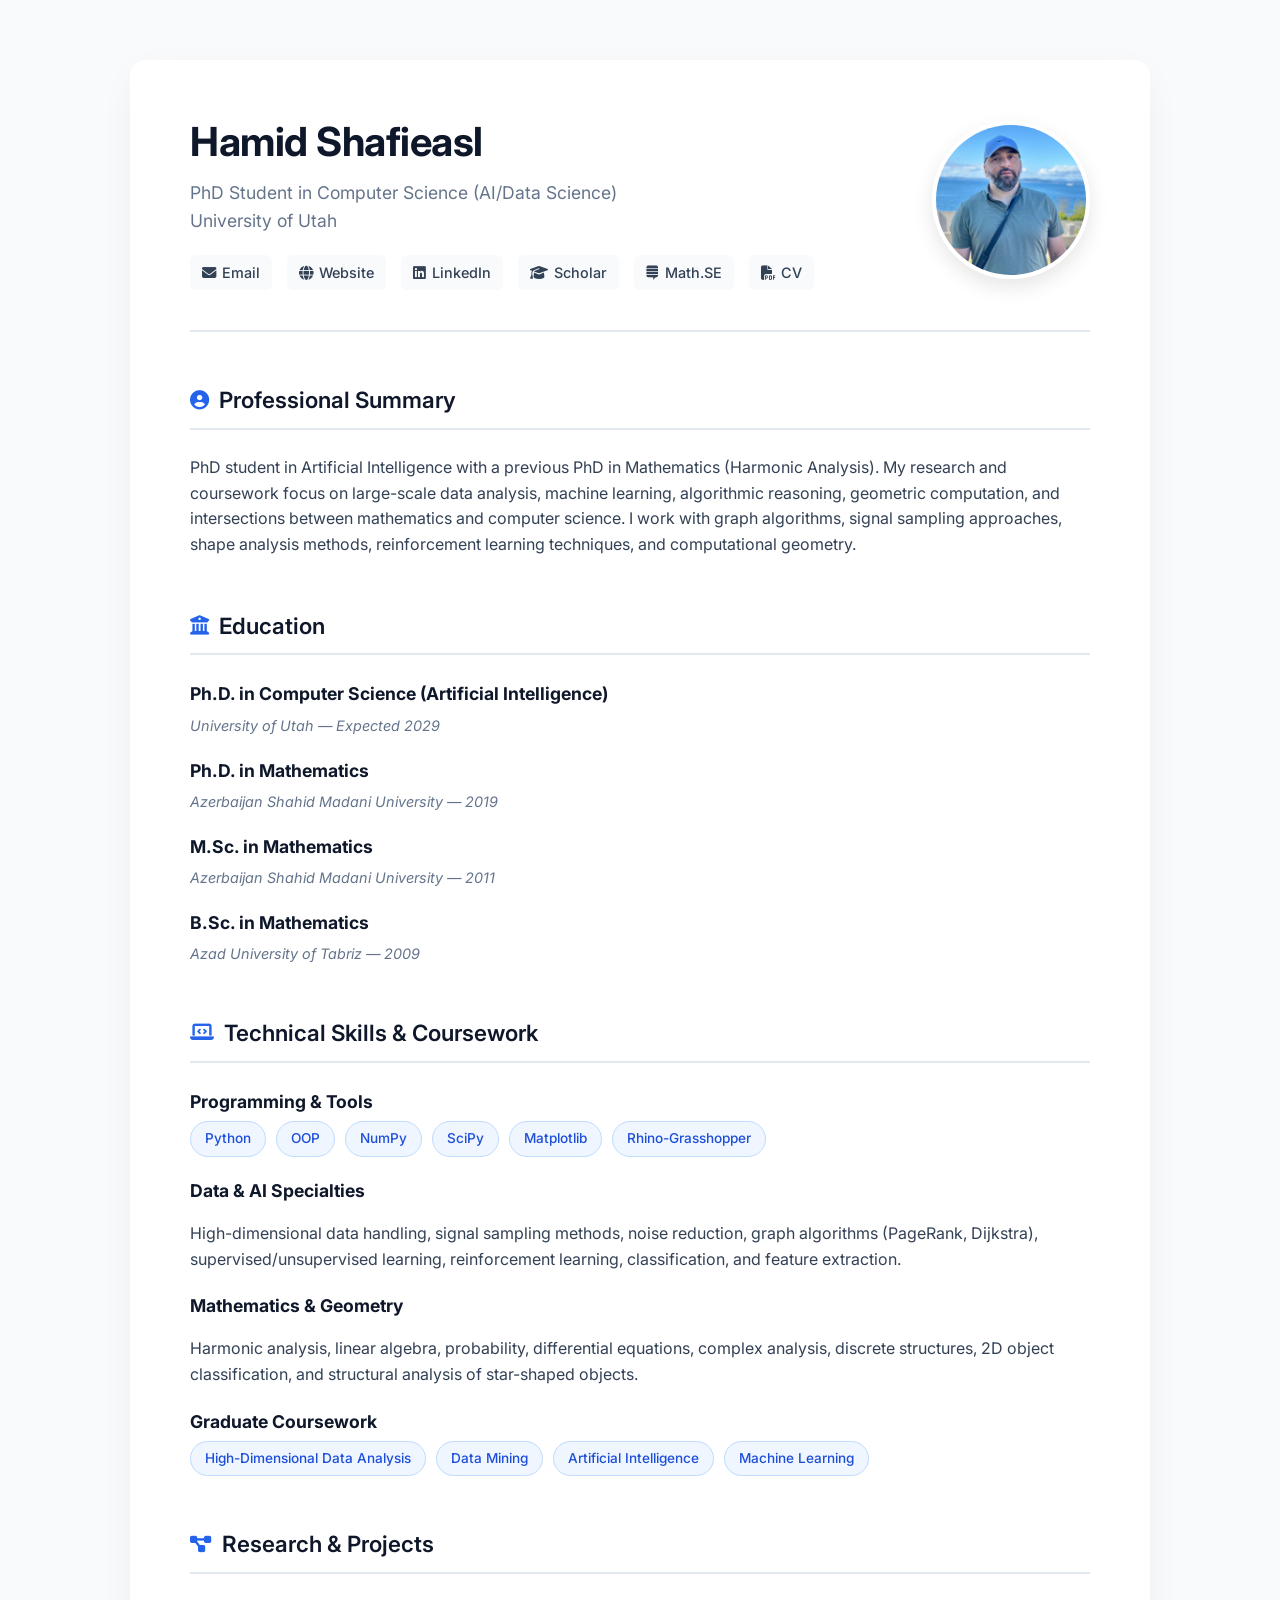
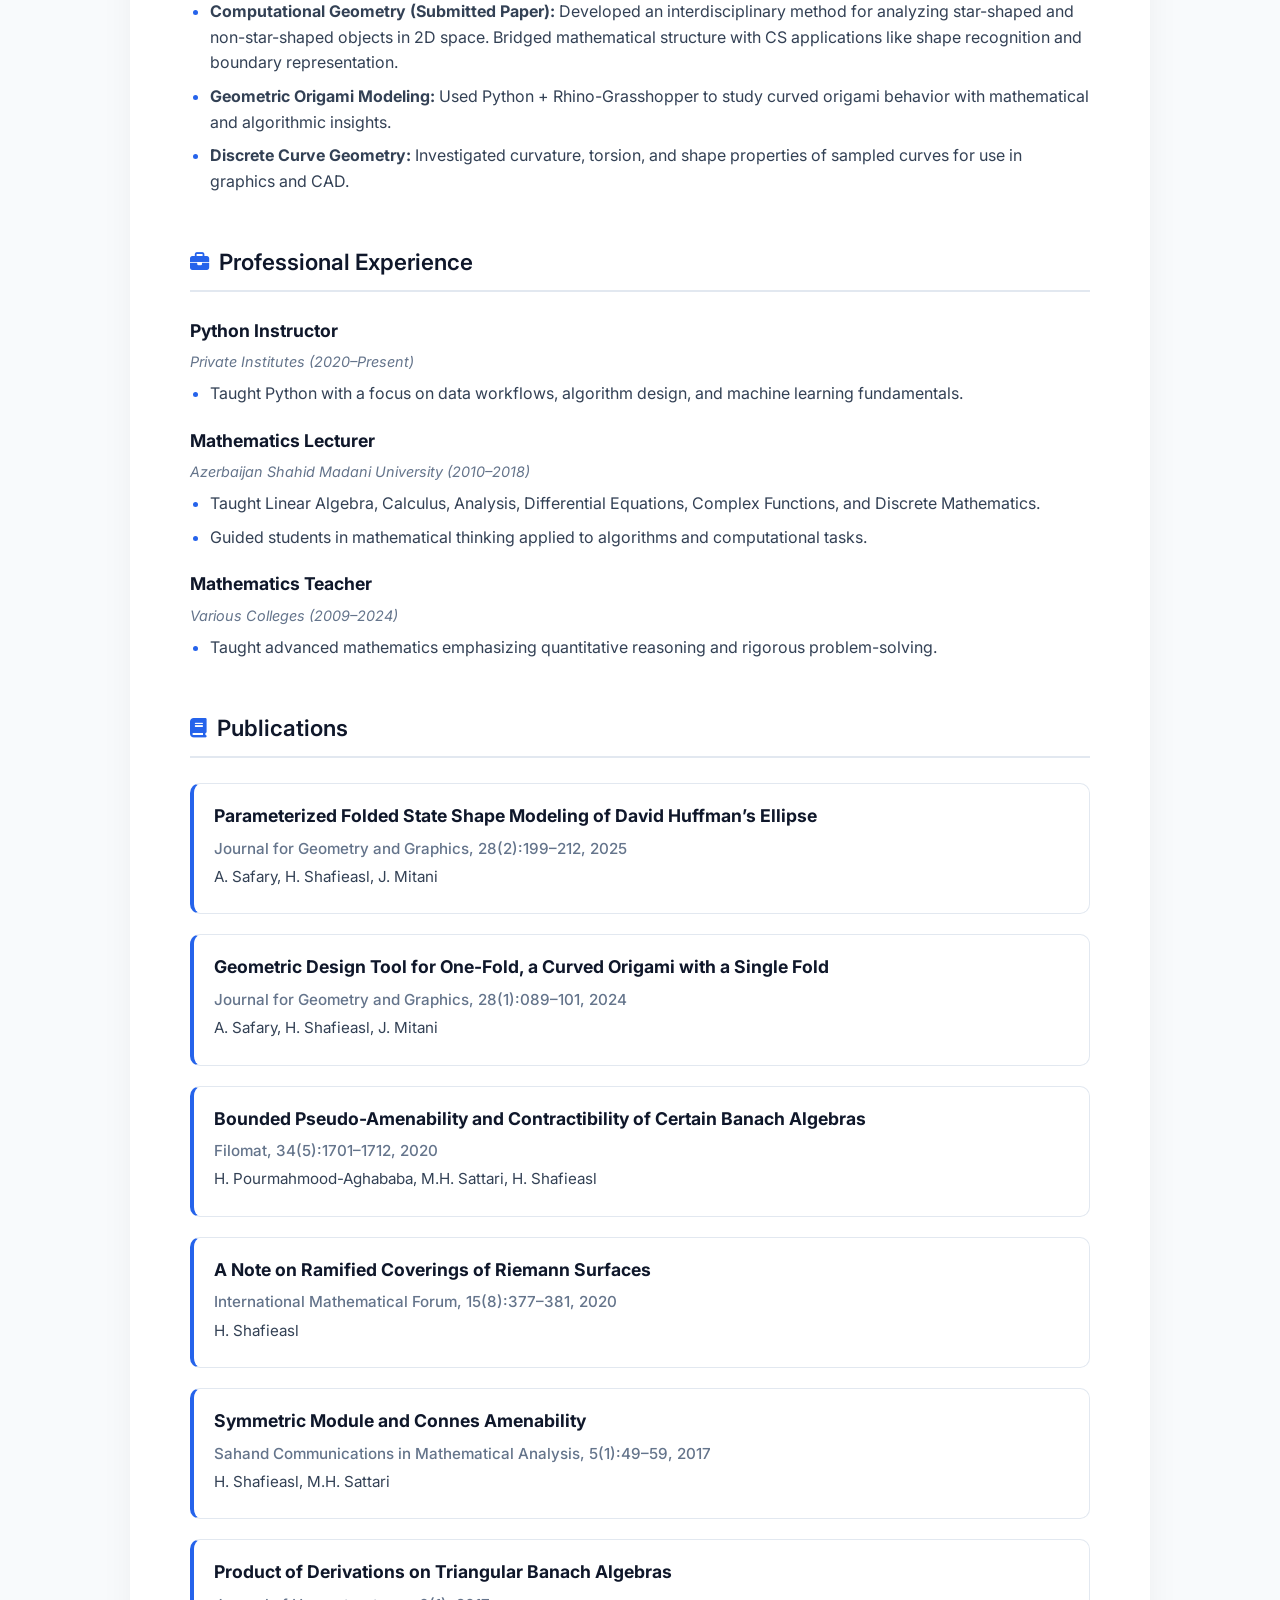
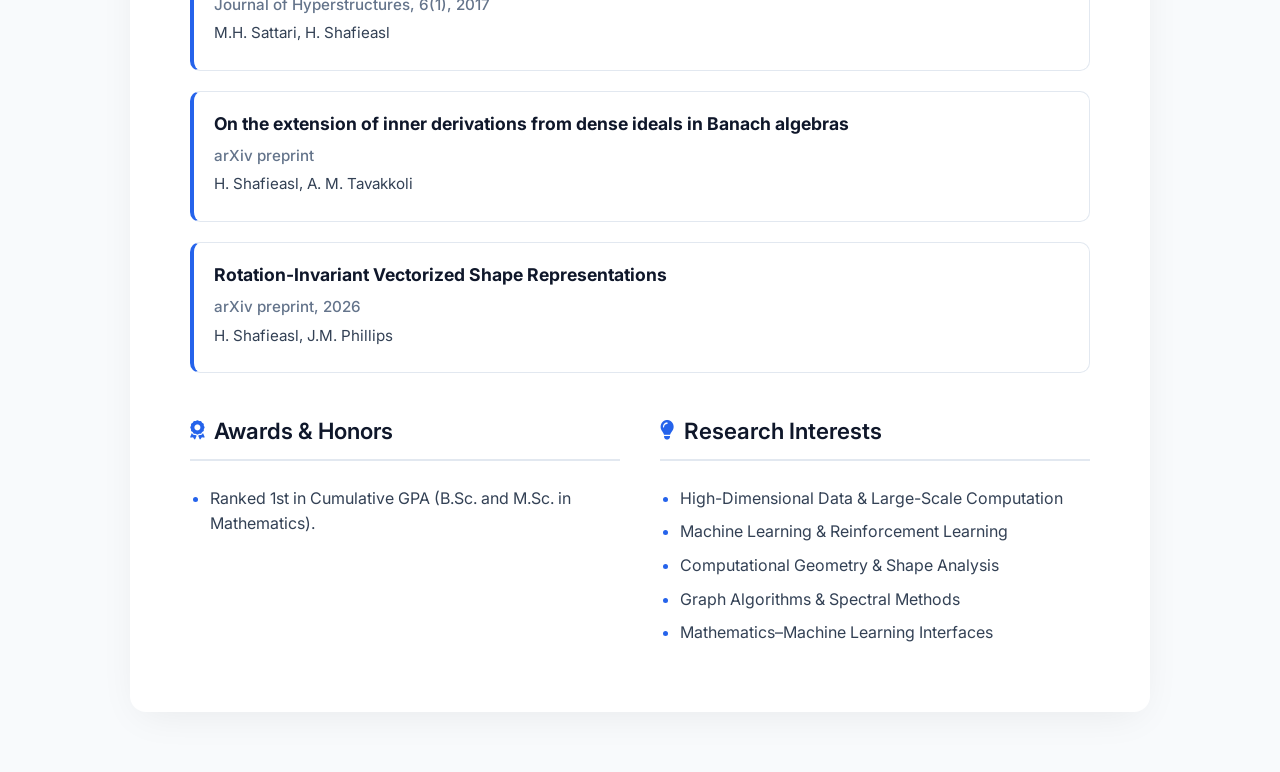
==== commit 8032ec4b: "Update index.html" ====
--- a/index.html
+++ b/index.html
@@ -1,411 +1,372 @@
 <!DOCTYPE html>
 <html lang="en">
 <head>
-<meta charset="UTF-8">
-<meta name="viewport" content="width=device-width, initial-scale=1.0">
-<title>Hamid Shafieasl — Academic Homepage</title>
-<link rel="preconnect" href="https://fonts.googleapis.com">
-<link rel="preconnect" href="https://fonts.gstatic.com" crossorigin>
-<link href="https://fonts.googleapis.com/css2?family=Inter:wght@300;400;500;600;700&display=swap" rel="stylesheet">
-<link rel="stylesheet" href="https://cdnjs.cloudflare.com/ajax/libs/font-awesome/6.4.0/css/all.min.css">
-<style>
-  :root {
-    --bg:          #0a0f1c;   /* page background, deep navy-black */
-    --card:        #111827;   /* panel */
-    --card-2:      #161f33;   /* nested surface */
-    --primary:     #f1f5f9;   /* near-white headings */
-    --text-main:   #cbd5e1;
-    --text-light:  #8b98ac;
-    --accent:      #60a5fa;   /* bright blue */
-    --accent-2:    #3b82f6;
-    --border:      #1f2a40;
-    --border-2:    #28344c;
-  }
-
-  * { box-sizing: border-box; }
-  html { scroll-behavior: smooth; }
-
-  body {
-    font-family: 'Inter', sans-serif;
-    margin: 0;
-    padding: 0;
-    background:
-      radial-gradient(1100px 520px at 78% -8%, rgba(59,130,246,0.10), transparent 60%),
-      var(--bg);
-    background-attachment: fixed;
-    color: var(--text-main);
-    line-height: 1.6;
-    -webkit-font-smoothing: antialiased;
-  }
-
-  .container {
-    max-width: 900px;
-    margin: 60px auto;
-    background: var(--card);
-    padding: 50px 60px;
-    border-radius: 16px;
-    border: 1px solid var(--border);
-    box-shadow: 0 24px 60px -24px rgba(0,0,0,0.7);
-  }
-
-  /* --- Header --- */
-  .header {
-    display: flex;
-    justify-content: space-between;
-    align-items: center;
-    border-bottom: 1px solid var(--border-2);
-    padding-bottom: 40px;
-    margin-bottom: 10px;
-    gap: 30px;
-  }
-  .header-text { flex: 1; min-width: 0; }
-  .header-text h1 {
-    margin: 0 0 6px 0;
-    font-size: 2.5rem;
-    color: var(--primary);
-    font-weight: 700;
-    letter-spacing: -0.5px;
-  }
-  .header-text h2 {
-    margin: 0 0 4px 0;
-    font-size: 1.05rem;
-    color: var(--text-light);
-    font-weight: 400;
-  }
-  .header-text h2 .sub { color: #6b7890; font-size: 0.95rem; }
-
-  .contact-links {
-    display: flex;
-    flex-wrap: wrap;
-    gap: 12px;
-    margin-top: 22px;
-  }
-  .contact-links a {
-    display: inline-flex;
-    align-items: center;
-    gap: 7px;
-    color: var(--text-main);
-    text-decoration: none;
-    font-size: 0.88rem;
-    font-weight: 500;
-    padding: 7px 13px;
-    background: var(--card-2);
-    border: 1px solid var(--border-2);
-    border-radius: 8px;
-    transition: all 0.2s ease;
-  }
-  .contact-links a i { color: var(--accent); transition: color 0.2s ease; }
-  .contact-links a:hover {
-    background: var(--accent-2);
-    border-color: var(--accent-2);
-    color: #fff;
-    transform: translateY(-2px);
-  }
-  .contact-links a:hover i { color: #fff; }
-
-  .header img {
-    width: 150px;
-    height: 150px;
-    border-radius: 50%;
-    object-fit: cover;
-    border: 3px solid var(--border-2);
-    box-shadow: 0 10px 30px rgba(0,0,0,0.5);
-  }
-
-  /* --- Sections --- */
-  .section-title {
-    font-size: 1.35rem;
-    color: var(--primary);
-    border-bottom: 1px solid var(--border-2);
-    padding-bottom: 10px;
-    margin-bottom: 24px;
-    margin-top: 48px;
-    font-weight: 600;
-    display: flex;
-    align-items: center;
-    gap: 11px;
-  }
-  .section-title i { color: var(--accent); font-size: 1.1rem; }
-
-  p { margin-bottom: 15px; }
-
-  /* --- Lists & Entries --- */
-  .timeline-item { margin-bottom: 20px; }
-  .timeline-item h4 {
-    margin: 0 0 5px 0;
-    color: var(--primary);
-    font-size: 1.08rem;
-    font-weight: 600;
-  }
-  .timeline-meta {
-    font-size: 0.88rem;
-    color: var(--text-light);
-    margin-bottom: 8px;
-  }
-
-  ul { padding-left: 20px; margin-top: 6px; }
-  ul li { margin-bottom: 8px; }
-  ul li::marker { color: var(--accent); }
-
-  /* --- Badges --- */
-  .badge-container { display: flex; flex-wrap: wrap; gap: 10px; margin-bottom: 4px; }
-  .badge {
-    background: rgba(59,130,246,0.12);
-    color: #93c5fd;
-    padding: 6px 14px;
-    border-radius: 20px;
-    font-size: 0.82rem;
-    font-weight: 500;
-    border: 1px solid rgba(96,165,250,0.28);
-  }
-
-  /* --- Publications --- */
-  .publication {
-    background: var(--card-2);
-    padding: 18px 20px;
-    border-radius: 10px;
-    margin-bottom: 16px;
-    border: 1px solid var(--border-2);
-    border-left: 3px solid var(--accent-2);
-    transition: transform 0.2s ease, box-shadow 0.2s ease, border-color 0.2s ease;
-  }
-  .publication:hover {
-    transform: translateX(4px);
-    border-left-color: var(--accent);
-    box-shadow: 0 8px 24px -12px rgba(0,0,0,0.7);
-  }
-  .publication h4 {
-    margin: 0 0 7px 0;
-    font-size: 1.06rem;
-    line-height: 1.4;
-    font-weight: 600;
-  }
-  .publication h4 a { color: var(--primary); text-decoration: none; transition: color 0.2s; }
-  .publication h4 a:hover { color: var(--accent); }
-  .publication p { margin: 3px 0; font-size: 0.93rem; }
-  .publication .authors .me { color: var(--primary); font-weight: 600; }
-  .pub-journal { color: var(--text-light); font-weight: 500; }
-
-  .pub-tag {
-    display: inline-block;
-    font-size: 0.66rem;
-    font-weight: 700;
-    letter-spacing: 0.06em;
-    text-transform: uppercase;
-    color: #bfdbfe;
-    background: rgba(59,130,246,0.18);
-    border: 1px solid rgba(96,165,250,0.4);
-    border-radius: 4px;
-    padding: 2px 7px;
-    margin-left: 8px;
-    vertical-align: 2px;
-  }
-
-  /* --- Two-column footer blocks --- */
-  .two-col {
-    display: flex;
-    flex-wrap: wrap;
-    gap: 40px;
-    margin-top: 40px;
-  }
-  .two-col > div { flex: 1; min-width: 280px; }
-
-  /* --- Responsive --- */
-  @media (max-width: 768px) {
-    .container { margin: 20px; padding: 32px 22px; }
-    .header { flex-direction: column-reverse; text-align: center; align-items: center; }
-    .contact-links { justify-content: center; }
-  }
-  @media (prefers-reduced-motion: reduce) {
-    html { scroll-behavior: auto; }
-    .contact-links a:hover, .publication:hover { transform: none; }
-  }
-</style>
+    <meta charset="UTF-8">
+    <meta name="viewport" content="width=device-width, initial-scale=1.0">
+    <title>Hamid Shafieasl - Academic Homepage</title>
+    <link href="https://fonts.googleapis.com/css2?family=Inter:wght@300;400;500;600;700&display=swap" rel="stylesheet">
+    <link rel="stylesheet" href="https://cdnjs.cloudflare.com/ajax/libs/font-awesome/6.4.0/css/all.min.css">
+    <style>
+        :root {
+            --primary-color: #0f172a; /* Deep Navy */
+            --accent-color: #2563eb; /* Bright Blue */
+            --bg-color: #f8fafc; /* Very light slate */
+            --text-main: #334155;
+            --text-light: #64748b;
+            --card-bg: #ffffff;
+            --border-color: #e2e8f0;
+        }
+        body {
+            font-family: 'Inter', sans-serif;
+            margin: 0;
+            padding: 0;
+            background-color: var(--bg-color);
+            color: var(--text-main);
+            line-height: 1.6;
+        }
+        .container {
+            max-width: 900px;
+            margin: 60px auto;
+            background: var(--card-bg);
+            padding: 50px 60px;
+            border-radius: 16px;
+            box-shadow: 0 10px 40px -10px rgba(0,0,0,0.08);
+        }
+        /* --- Header --- */
+        .header {
+            display: flex;
+            justify-content: space-between;
+            align-items: center;
+            border-bottom: 2px solid var(--border-color);
+            padding-bottom: 40px;
+            margin-bottom: 40px;
+            gap: 30px;
+        }
+        .header-text {
+            flex: 1;
+        }
+        .header-text h1 {
+            margin: 0 0 5px 0;
+            font-size: 2.5rem;
+            color: var(--primary-color);
+            font-weight: 700;
+            letter-spacing: -0.5px;
+        }
+        .header-text h2 {
+            margin: 0 0 15px 0;
+            font-size: 1.1rem;
+            color: var(--text-light);
+            font-weight: 400;
+        }
+        .contact-links {
+            display: flex;
+            flex-wrap: wrap;
+            gap: 15px;
+            margin-top: 20px;
+        }
+        .contact-links a {
+            display: inline-flex;
+            align-items: center;
+            gap: 6px;
+            color: var(--text-main);
+            text-decoration: none;
+            font-size: 0.9rem;
+            font-weight: 500;
+            padding: 6px 12px;
+            background: var(--bg-color);
+            border-radius: 6px;
+            transition: all 0.2s ease;
+        }
+        .contact-links a:hover {
+            background: var(--accent-color);
+            color: white;
+            transform: translateY(-2px);
+        }
+        .header img {
+            width: 150px;
+            height: 150px;
+            border-radius: 50%;
+            object-fit: cover;
+            border: 4px solid white;
+            box-shadow: 0 8px 20px rgba(0,0,0,0.1);
+        }
+        /* --- Sections --- */
+        .section-title {
+            font-size: 1.4rem;
+            color: var(--primary-color);
+            border-bottom: 2px solid var(--border-color);
+            padding-bottom: 10px;
+            margin-bottom: 25px;
+            margin-top: 50px;
+            font-weight: 600;
+            display: flex;
+            align-items: center;
+            gap: 10px;
+        }
+        .section-title i {
+            color: var(--accent-color);
+            font-size: 1.2rem;
+        }
+        p {
+            margin-bottom: 15px;
+        }
+        /* --- Lists & Entries --- */
+        .timeline-item {
+            margin-bottom: 20px;
+        }
+        .timeline-item h4 {
+            margin: 0 0 5px 0;
+            color: var(--primary-color);
+            font-size: 1.1rem;
+        }
+        .timeline-meta {
+            font-size: 0.9rem;
+            color: var(--text-light);
+            margin-bottom: 8px;
+            font-style: italic;
+        }
+        ul {
+            padding-left: 20px;
+            margin-top: 5px;
+        }
+        ul li {
+            margin-bottom: 8px;
+            position: relative;
+        }
+        ul li::marker {
+            color: var(--accent-color);
+        }
+        /* --- Badges (Skills & Coursework) --- */
+        .badge-container {
+            display: flex;
+            flex-wrap: wrap;
+            gap: 10px;
+            margin-bottom: 20px;
+        }
+        .badge {
+            background: #eff6ff;
+            color: #1d4ed8;
+            padding: 6px 14px;
+            border-radius: 20px;
+            font-size: 0.85rem;
+            font-weight: 500;
+            border: 1px solid #bfdbfe;
+        }
+        /* --- Publications --- */
+        .publication {
+            background: var(--card-bg);
+            padding: 20px;
+            border-radius: 10px;
+            margin-bottom: 20px;
+            border: 1px solid var(--border-color);
+            border-left: 4px solid var(--accent-color);
+            transition: transform 0.2s ease, box-shadow 0.2s ease;
+        }
+        .publication:hover {
+            transform: translateX(5px);
+            box-shadow: 0 4px 15px rgba(0,0,0,0.05);
+        }
+        .publication h4 {
+            margin: 0 0 8px 0;
+            font-size: 1.1rem;
+            line-height: 1.4;
+        }
+        .publication h4 a {
+            color: var(--primary-color);
+            text-decoration: none;
+            transition: color 0.2s;
+        }
+        .publication h4 a:hover {
+            color: var(--accent-color);
+        }
+        .publication p {
+            margin: 4px 0;
+            font-size: 0.95rem;
+        }
+        .pub-journal {
+            color: var(--text-light);
+            font-weight: 500;
+        }
+        /* --- Responsive Design --- */
+        @media (max-width: 768px) {
+            .container {
+                margin: 20px;
+                padding: 30px 20px;
+            }
+            .header {
+                flex-direction: column-reverse;
+                text-align: center;
+            }
+            .contact-links {
+                justify-content: center;
+            }
+        }
+    </style>
 </head>
 <body>
 <div class="container">
-
-  <div class="header">
-    <div class="header-text">
-      <h1>Hamid Shafieasl</h1>
-      <h2>PhD Researcher in Computer Science — University of Utah<br>
-        <span class="sub">Previously PhD in Mathematics (Harmonic Analysis)</span></h2>
-
-      <div class="contact-links">
-        <a href="mailto:hamidmath2013@outlook.com" title="Email"><i class="fas fa-envelope"></i> Email</a>
-        <a href="https://hamidmath.github.io" title="Website"><i class="fas fa-globe"></i> Website</a>
-        <a href="https://www.linkedin.com/in/hamidshafieasl/" title="LinkedIn"><i class="fab fa-linkedin"></i> LinkedIn</a>
-        <a href="https://scholar.google.com/citations?user=fiP4N3oAAAAJ" title="Google Scholar"><i class="fas fa-graduation-cap"></i> Scholar</a>
-        <a href="https://math.stackexchange.com/users/97252/hamid-shafie-asl" title="Math StackExchange"><i class="fab fa-stack-exchange"></i> Math.SE</a>
-        <a href="https://hamidmath.github.io/CV.pdf" title="Curriculum Vitae"><i class="fas fa-file-pdf"></i> CV</a>
-      </div>
-    </div>
-    <img src="pic.jpg" alt="Hamid Shafieasl">
-  </div>
-
-  <h2 class="section-title"><i class="fas fa-user-circle"></i> Professional Summary</h2>
-  <p>
-    PhD researcher in Computer Science with a previous PhD in Mathematics (Harmonic Analysis).
-    My work sits at the interface of theoretical computer science and applied data problems,
-    centered on computational geometry and shape analysis — rotation- and reparameterization-invariant
-    representations of curves and 2D objects, with the algorithmic machinery for shape recognition,
-    retrieval, and large-scale comparison. Adjacent interests run through machine learning,
-    graph algorithms, spectral methods, and the mathematics that underpins them.
-  </p>
-
-  <h2 class="section-title"><i class="fas fa-university"></i> Education</h2>
-  <div class="timeline-item">
-    <h4>Ph.D. in Computer Science</h4>
-    <div class="timeline-meta">University of Utah — Expected 2029</div>
-  </div>
-  <div class="timeline-item">
-    <h4>Ph.D. in Mathematics</h4>
-    <div class="timeline-meta">Azarbaijan Shahid Madani University — 2019</div>
-  </div>
-  <div class="timeline-item">
-    <h4>M.Sc. in Mathematics</h4>
-    <div class="timeline-meta">Azarbaijan Shahid Madani University — 2011</div>
-  </div>
-  <div class="timeline-item">
-    <h4>B.Sc. in Mathematics</h4>
-    <div class="timeline-meta">Azad University of Tabriz — 2009</div>
-  </div>
-
-  <h2 class="section-title"><i class="fas fa-book"></i> Publications</h2>
-
-  <div class="publication">
-    <h4><a href="https://arxiv.org/abs/2605.27498" target="_blank" rel="noopener">Rotation-Invariant Vectorized Shape Representations</a><span class="pub-tag">Newest</span></h4>
-    <p class="pub-journal">arXiv:2605.27498 · cs.CG · 2026</p>
-    <p class="authors"><span class="me">H. Shafieasl</span>, J. M. Phillips</p>
-  </div>
-
-  <div class="publication">
-    <h4><a href="https://arxiv.org/abs/2603.09198" target="_blank" rel="noopener">On the Extension of Inner Derivations from Dense Ideals in Banach Algebras</a></h4>
-    <p class="pub-journal">arXiv:2603.09198 · math.FA · 2026</p>
-    <p class="authors"><span class="me">H. Shafieasl</span>, A. M. Tavakkoli</p>
-  </div>
-
-  <div class="publication">
-    <h4><a href="https://www.heldermann.de/JGG/JGG28/JGG282/jgg28013.htm" target="_blank" rel="noopener">Parameterized Folded State Shape Modeling of David Huffman&rsquo;s Ellipse</a></h4>
-    <p class="pub-journal">Journal for Geometry and Graphics · 28(2):199–212 · 2025</p>
-    <p class="authors">A. Safary, <span class="me">H. Shafieasl</span>, J. Mitani</p>
-  </div>
-
-  <div class="publication">
-    <h4><a href="https://www.heldermann.de/JGG/JGG28/JGG281/jgg28006.htm" target="_blank" rel="noopener">Geometric Design Tool for One-Fold, a Curved Origami with a Single Fold</a></h4>
-    <p class="pub-journal">Journal for Geometry and Graphics · 28(1):089–101 · 2024</p>
-    <p class="authors">A. Safary, <span class="me">H. Shafieasl</span>, J. Mitani</p>
-  </div>
-
-  <div class="publication">
-    <h4><a href="https://www.pmf.ni.ac.rs/filomat-content/2020/34-5/34-5-30-1459.pdf" target="_blank" rel="noopener">Bounded Pseudo-Amenability and Contractibility of Certain Banach Algebras</a></h4>
-    <p class="pub-journal">Filomat · 34(5):1701–1712 · 2020</p>
-    <p class="authors">H. Pourmahmood-Aghababa, M. H. Sattari, <span class="me">H. Shafieasl</span></p>
-  </div>
-
-  <div class="publication">
-    <h4><a href="https://www.m-hikari.com/imf/imf-2020/5-8-2020/p/shafieaslIMF5-8-2020.pdf" target="_blank" rel="noopener">A Note on Ramified Coverings of Riemann Surfaces</a></h4>
-    <p class="pub-journal">International Mathematical Forum · 15(8):377–381 · 2020</p>
-    <p class="authors"><span class="me">H. Shafieasl</span></p>
-  </div>
-
-  <div class="publication">
-    <h4><a href="https://scma.maragheh.ac.ir/article_22501.html" target="_blank" rel="noopener">Symmetric Module and Connes Amenability</a></h4>
-    <p class="pub-journal">Sahand Communications in Mathematical Analysis · 5(1):49–59 · 2017</p>
-    <p class="authors"><span class="me">H. Shafieasl</span>, M. H. Sattari</p>
-  </div>
-
-  <div class="publication">
-    <h4><a href="https://www.semnan.ac.ir/files/2/1397/jhs/v6n1_3.pdf" target="_blank" rel="noopener">Product of Derivations on Triangular Banach Algebras</a></h4>
-    <p class="pub-journal">Journal of Hyperstructures · 6(1):28–39 · 2017</p>
-    <p class="authors">M. H. Sattari, <span class="me">H. Shafieasl</span></p>
-  </div>
-
-  <h2 class="section-title"><i class="fas fa-project-diagram"></i> Research &amp; Projects</h2>
-  <ul>
-    <li><strong>Rotation-invariant shape representations:</strong> Fixed-length vectorized descriptors for 2D closed curves designed to be invariant to rotation and reparameterization, supporting shape recognition, retrieval, and large-scale comparison.</li>
-    <li><strong>Analysis of star-shaped and non-star-shaped objects:</strong> An interdisciplinary method bridging mathematical structure with computational tasks such as boundary representation and 2D object classification.</li>
-    <li><strong>Geometric origami modeling:</strong> Python and Rhino-Grasshopper studies of curved-fold behavior, combining mathematical and algorithmic insight.</li>
-    <li><strong>Discrete curve geometry:</strong> Curvature, torsion, and shape properties of sampled curves for use in graphics and CAD.</li>
-  </ul>
-
-  <h2 class="section-title"><i class="fas fa-laptop-code"></i> Technical Skills &amp; Coursework</h2>
-  <div class="timeline-item">
-    <h4>Programming &amp; Tools</h4>
-    <div class="badge-container">
-      <span class="badge">Python</span>
-      <span class="badge">NumPy</span>
-      <span class="badge">SciPy</span>
-      <span class="badge">Matplotlib</span>
-      <span class="badge">OOP</span>
-      <span class="badge">Rhino-Grasshopper</span>
-    </div>
-  </div>
-  <div class="timeline-item">
-    <h4>Data &amp; AI Specialties</h4>
-    <p>High-dimensional data handling, signal sampling methods, noise reduction, graph algorithms
-      (PageRank, Dijkstra), supervised/unsupervised learning, reinforcement learning, classification,
-      and feature extraction.</p>
-  </div>
-  <div class="timeline-item">
-    <h4>Mathematics &amp; Geometry</h4>
-    <p>Harmonic analysis, linear algebra, probability, differential equations, complex analysis,
-      discrete structures, 2D object classification, and structural analysis of star-shaped objects.</p>
-  </div>
-  <div class="timeline-item">
-    <h4>Graduate Coursework</h4>
-    <div class="badge-container">
-      <span class="badge">High-Dimensional Data Analysis</span>
-      <span class="badge">Data Mining</span>
-      <span class="badge">Computational Topology</span>
-      <span class="badge">Artificial Intelligence</span>
-      <span class="badge">Machine Learning</span>
-    </div>
-  </div>
-
-  <h2 class="section-title"><i class="fas fa-briefcase"></i> Professional Experience</h2>
-  <div class="timeline-item">
-    <h4>Python Instructor</h4>
-    <div class="timeline-meta">Private Institutes (2020–Present)</div>
+    <div class="header">
+        <div class="header-text">
+            <h1>Hamid Shafieasl</h1>
+            <h2>PhD Student in Computer Science (AI/Data Science) <br> University of Utah</h2>
+            
+            <div class="contact-links">
+                <a href="mailto:hamidmath2013@outlook.com" title="Email"><i class="fas fa-envelope"></i> Email</a>
+                <a href="https://hamidmath.github.io" title="Website"><i class="fas fa-globe"></i> Website</a>
+                <a href="https://www.linkedin.com/in/hamidshafieasl/" title="LinkedIn"><i class="fab fa-linkedin"></i> LinkedIn</a>
+                <a href="https://scholar.google.com/citations?user=fiP4N3oAAAAJ" title="Google Scholar"><i class="fas fa-graduation-cap"></i> Scholar</a>
+                <a href="https://math.stackexchange.com/users/97252/hamid-shafie-asl" title="Math StackExchange"><i class="fab fa-stack-exchange"></i> Math.SE</a>
+                <a href="https://hamidmath.github.io/CV.pdf" title="Curriculum Vitae"><i class="fas fa-file-pdf"></i> CV</a>
+            </div>
+        </div>
+        <img src="pic.jpg" alt="Hamid Shafieasl">
+    </div>
+    <h2 class="section-title"><i class="fas fa-user-circle"></i> Professional Summary</h2>
+    <p>
+        PhD student in Artificial Intelligence with a previous PhD in Mathematics (Harmonic Analysis).
+        My research and coursework focus on large-scale data analysis, machine learning, algorithmic reasoning,
+        geometric computation, and intersections between mathematics and computer science.
+        I work with graph algorithms, signal sampling approaches, shape analysis methods, reinforcement learning
+        techniques, and computational geometry.  
+    </p>
+    <h2 class="section-title"><i class="fas fa-university"></i> Education</h2>
+    
+    <div class="timeline-item">
+        <h4>Ph.D. in Computer Science (Artificial Intelligence)</h4>
+        <div class="timeline-meta">University of Utah — Expected 2029</div>
+    </div>
+    <div class="timeline-item">
+        <h4>Ph.D. in Mathematics</h4>
+        <div class="timeline-meta">Azerbaijan Shahid Madani University — 2019</div>
+    </div>
+    <div class="timeline-item">
+        <h4>M.Sc. in Mathematics</h4>
+        <div class="timeline-meta">Azerbaijan Shahid Madani University — 2011</div>
+    </div>
+    <div class="timeline-item">
+        <h4>B.Sc. in Mathematics</h4>
+        <div class="timeline-meta">Azad University of Tabriz — 2009</div>
+    </div>
+    <h2 class="section-title"><i class="fas fa-laptop-code"></i> Technical Skills & Coursework</h2>
+    
+    <div class="timeline-item">
+        <h4>Programming & Tools</h4>
+        <div class="badge-container">
+            <span class="badge">Python</span>
+            <span class="badge">OOP</span>
+            <span class="badge">NumPy</span>
+            <span class="badge">SciPy</span>
+            <span class="badge">Matplotlib</span>
+            <span class="badge">Rhino-Grasshopper</span>
+        </div>
+    </div>
+    <div class="timeline-item">
+        <h4>Data & AI Specialties</h4>
+        <p>High-dimensional data handling, signal sampling methods, noise reduction, graph algorithms (PageRank, Dijkstra), supervised/unsupervised learning, reinforcement learning, classification, and feature extraction.</p>
+    </div>
+    <div class="timeline-item">
+        <h4>Mathematics & Geometry</h4>
+        <p>Harmonic analysis, linear algebra, probability, differential equations, complex analysis, discrete structures, 2D object classification, and structural analysis of star-shaped objects.</p>
+    </div>
+    <div class="timeline-item">
+        <h4>Graduate Coursework</h4>
+        <div class="badge-container">
+            <span class="badge">High-Dimensional Data Analysis</span>
+            <span class="badge">Data Mining</span>
+            <span class="badge">Artificial Intelligence</span>
+            <span class="badge">Machine Learning</span>
+        </div>
+    </div>
+    <h2 class="section-title"><i class="fas fa-project-diagram"></i> Research & Projects</h2>
     <ul>
-      <li>Taught Python with a focus on data workflows, algorithm design, and machine learning fundamentals.</li>
+        <li><strong>Computational Geometry (Submitted Paper):</strong> Developed an interdisciplinary method for analyzing star-shaped and non-star-shaped objects in 2D space. Bridged mathematical structure with CS applications like shape recognition and boundary representation.</li>
+        <li><strong>Geometric Origami Modeling:</strong> Used Python + Rhino-Grasshopper to study curved origami behavior with mathematical and algorithmic insights.</li>
+        <li><strong>Discrete Curve Geometry:</strong> Investigated curvature, torsion, and shape properties of sampled curves for use in graphics and CAD.</li>
     </ul>
-  </div>
-  <div class="timeline-item">
-    <h4>Mathematics Lecturer</h4>
-    <div class="timeline-meta">Azarbaijan Shahid Madani University (2010–2018)</div>
-    <ul>
-      <li>Taught Linear Algebra, Calculus, Analysis, Differential Equations, Complex Functions, and Discrete Mathematics.</li>
-      <li>Guided students in mathematical thinking applied to algorithms and computational tasks.</li>
-    </ul>
-  </div>
-  <div class="timeline-item">
-    <h4>Mathematics Teacher</h4>
-    <div class="timeline-meta">Various Colleges (2009–2024)</div>
-    <ul>
-      <li>Taught advanced mathematics emphasizing quantitative reasoning and rigorous problem-solving.</li>
-    </ul>
-  </div>
-
-  <div class="two-col">
-    <div>
-      <h2 class="section-title" style="margin-top: 0;"><i class="fas fa-award"></i> Awards &amp; Honors</h2>
-      <ul>
-        <li>Ranked 1st in cumulative GPA (B.Sc. and M.Sc. in Mathematics).</li>
-      </ul>
-    </div>
-    <div>
-      <h2 class="section-title" style="margin-top: 0;"><i class="fas fa-lightbulb"></i> Research Interests</h2>
-      <ul>
-        <li>Computational Geometry &amp; Shape Analysis</li>
-        <li>High-Dimensional Data &amp; Large-Scale Computation</li>
-        <li>Machine Learning &amp; Reinforcement Learning</li>
-        <li>Graph Algorithms &amp; Spectral Methods</li>
-        <li>Mathematics–Machine Learning Interfaces</li>
-      </ul>
-    </div>
-  </div>
-
+    <h2 class="section-title"><i class="fas fa-briefcase"></i> Professional Experience</h2>
+    
+    <div class="timeline-item">
+        <h4>Python Instructor</h4>
+        <div class="timeline-meta">Private Institutes (2020–Present)</div>
+        <ul>
+            <li>Taught Python with a focus on data workflows, algorithm design, and machine learning fundamentals.</li>
+        </ul>
+    </div>
+    <div class="timeline-item">
+        <h4>Mathematics Lecturer</h4>
+        <div class="timeline-meta">Azerbaijan Shahid Madani University (2010–2018)</div>
+        <ul>
+            <li>Taught Linear Algebra, Calculus, Analysis, Differential Equations, Complex Functions, and Discrete Mathematics.</li>
+            <li>Guided students in mathematical thinking applied to algorithms and computational tasks.</li>
+        </ul>
+    </div>
+    <div class="timeline-item">
+        <h4>Mathematics Teacher</h4>
+        <div class="timeline-meta">Various Colleges (2009–2024)</div>
+        <ul>
+            <li>Taught advanced mathematics emphasizing quantitative reasoning and rigorous problem-solving.</li>
+        </ul>
+    </div>
+    <h2 class="section-title"><i class="fas fa-book"></i> Publications</h2>
+    <div class="publication">
+        <h4><a href="https://www.heldermann.de/JGG/JGG28/JGG282/jgg28013.htm" target="_blank">Parameterized Folded State Shape Modeling of David Huffman’s Ellipse</a></h4>
+        <p class="pub-journal">Journal for Geometry and Graphics, 28(2):199–212, 2025</p>
+        <p>A. Safary, H. Shafieasl, J. Mitani</p>
+    </div>
+    <div class="publication">
+        <h4><a href="https://www.heldermann.de/JGG/JGG28/JGG281/jgg28006.htm" target="_blank">Geometric Design Tool for One-Fold, a Curved Origami with a Single Fold</a></h4>
+        <p class="pub-journal">Journal for Geometry and Graphics, 28(1):089–101, 2024</p>
+        <p>A. Safary, H. Shafieasl, J. Mitani</p>
+    </div>
+    <div class="publication">
+        <h4><a href="https://www.pmf.ni.ac.rs/filomat-content/2020/34-5/34-5-30-1459.pdf" target="_blank">Bounded Pseudo-Amenability and Contractibility of Certain Banach Algebras</a></h4>
+        <p class="pub-journal">Filomat, 34(5):1701–1712, 2020</p>
+        <p>H. Pourmahmood-Aghababa, M.H. Sattari, H. Shafieasl</p>
+    </div>
+    <div class="publication">
+        <h4><a href="https://www.m-hikari.com/imf/imf-2020/5-8-2020/p/shafieaslIMF5-8-2020.pdf" target="_blank">A Note on Ramified Coverings of Riemann Surfaces</a></h4>
+        <p class="pub-journal">International Mathematical Forum, 15(8):377–381, 2020</p>
+        <p>H. Shafieasl</p>
+    </div>
+    <div class="publication">
+        <h4><a href="https://scma.maragheh.ac.ir/article_22501.html" target="_blank">Symmetric Module and Connes Amenability</a></h4>
+        <p class="pub-journal">Sahand Communications in Mathematical Analysis, 5(1):49–59, 2017</p>
+        <p>H. Shafieasl, M.H. Sattari</p>
+    </div>
+    <div class="publication">
+        <h4><a href="https://www.semnan.ac.ir/files/2/1397/jhs/v6n1_3.pdf" target="_blank">Product of Derivations on Triangular Banach Algebras</a></h4>
+        <p class="pub-journal">Journal of Hyperstructures, 6(1), 2017</p>
+        <p>M.H. Sattari, H. Shafieasl</p>
+    </div>
+    <div class="publication">
+        <h4><a href="https://arxiv.org/abs/2603.09198" target="_blank">On the extension of inner derivations from dense ideals in Banach algebras</a></h4>
+        <p class="pub-journal">arXiv preprint</p>
+        <p>H. Shafieasl, A. M. Tavakkoli</p>
+    </div>
+    <div class="publication">
+      <h4><a href="https://arxiv.org/abs/2605.27498" target="_blank">Rotation-Invariant Vectorized Shape Representations</a></h4>
+      <p class="pub-journal">arXiv preprint, 2026</p>
+      <p>H. Shafieasl, J.M. Phillips</p>
+    </div>
+    <div style="display: flex; flex-wrap: wrap; gap: 40px; margin-top: 40px;">
+        <div style="flex: 1; min-width: 300px;">
+            <h2 class="section-title" style="margin-top: 0;"><i class="fas fa-award"></i> Awards & Honors</h2>
+            <ul>
+                <li>Ranked 1st in Cumulative GPA (B.Sc. and M.Sc. in Mathematics).</li>
+            </ul>
+        </div>
+        
+        <div style="flex: 1; min-width: 300px;">
+            <h2 class="section-title" style="margin-top: 0;"><i class="fas fa-lightbulb"></i> Research Interests</h2>
+            <ul>
+                <li>High-Dimensional Data & Large-Scale Computation</li>
+                <li>Machine Learning & Reinforcement Learning</li>
+                <li>Computational Geometry & Shape Analysis</li>
+                <li>Graph Algorithms & Spectral Methods</li>
+                <li>Mathematics–Machine Learning Interfaces</li>
+            </ul>
+        </div>
+    </div>
 </div>
 </body>
 </html>
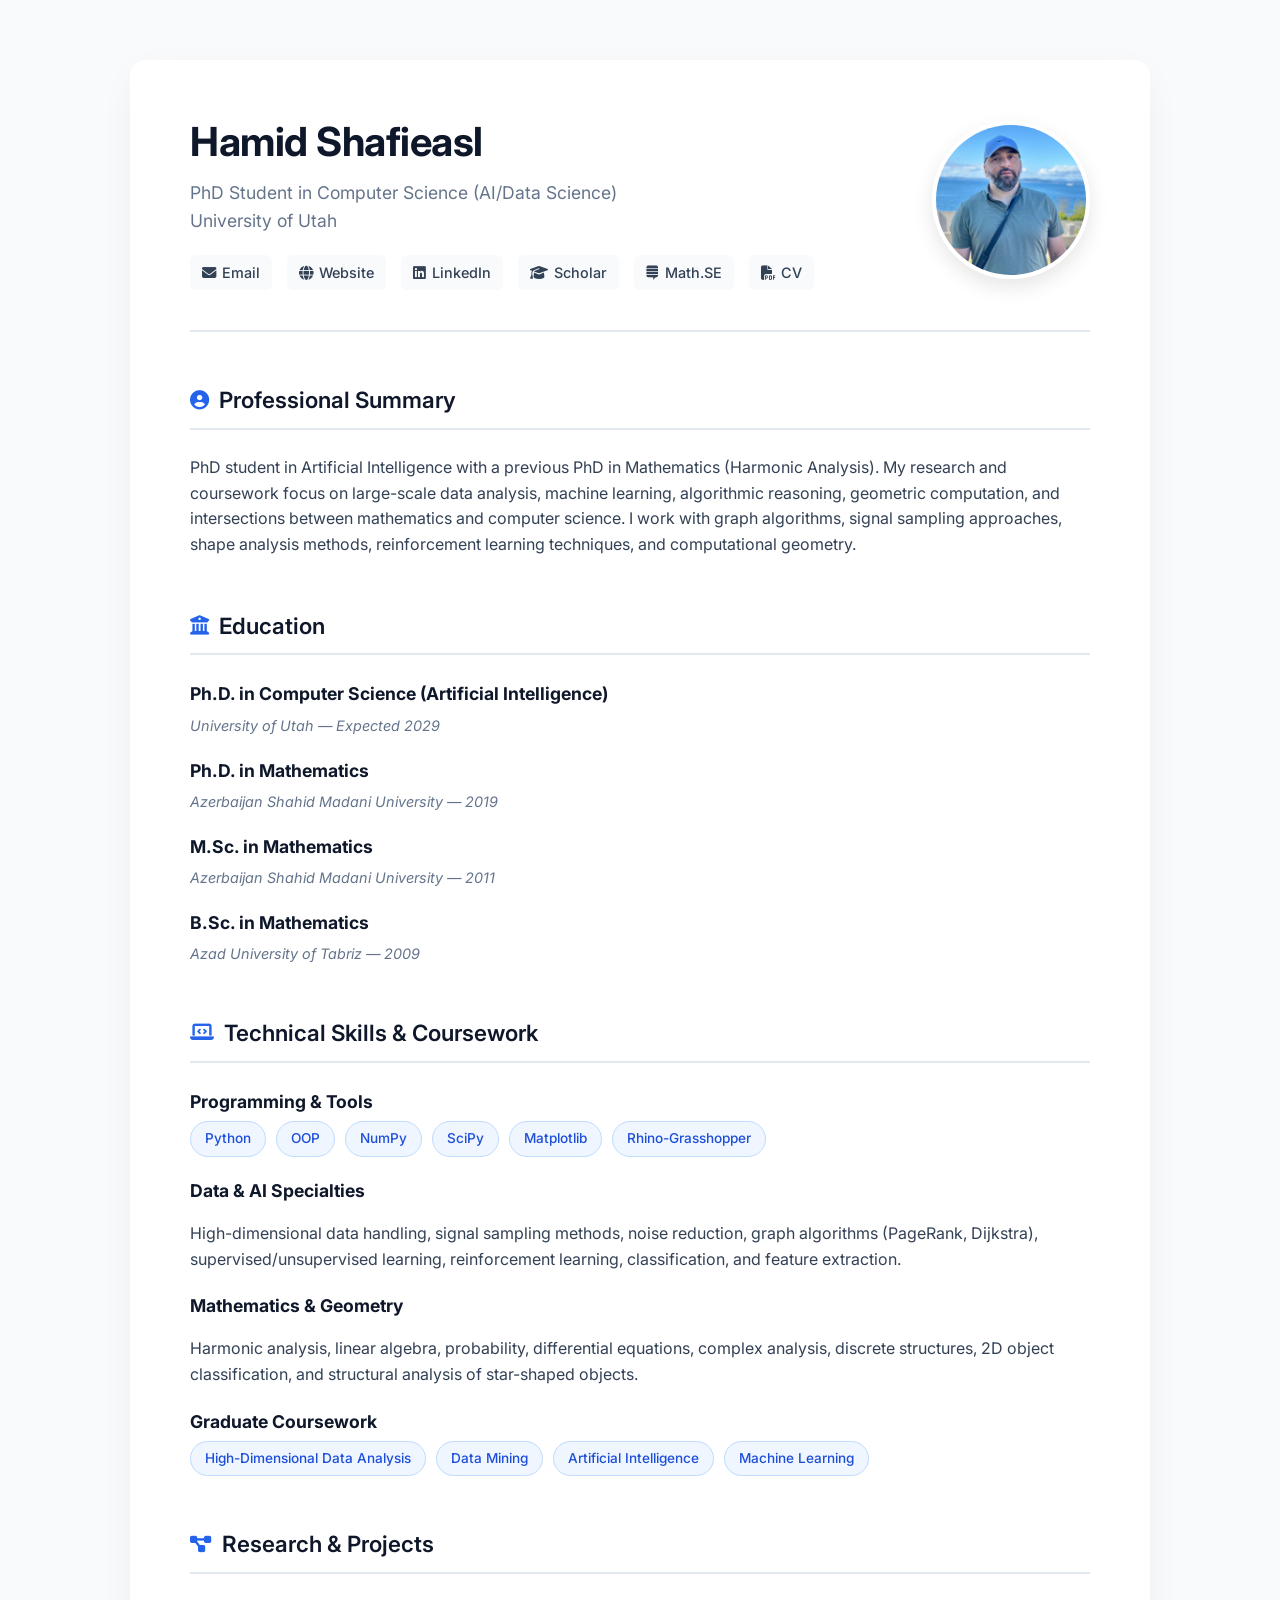
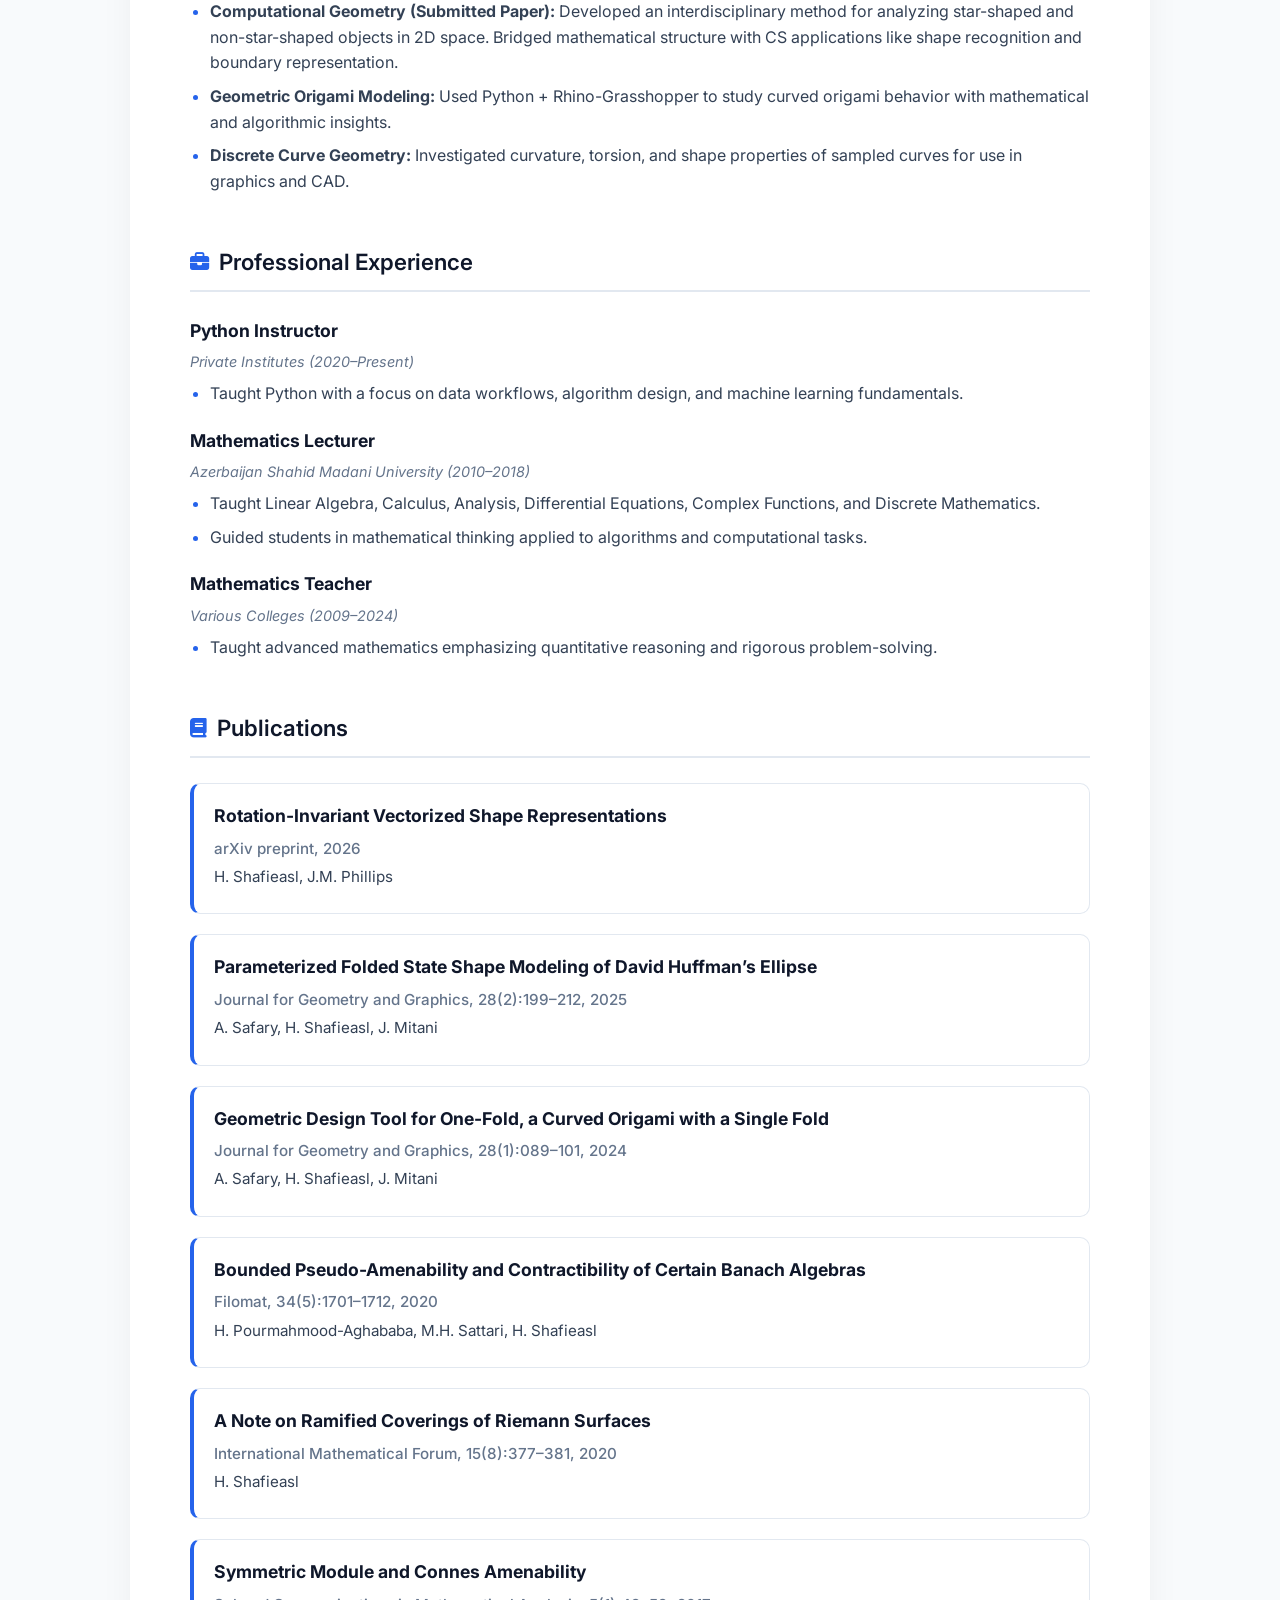
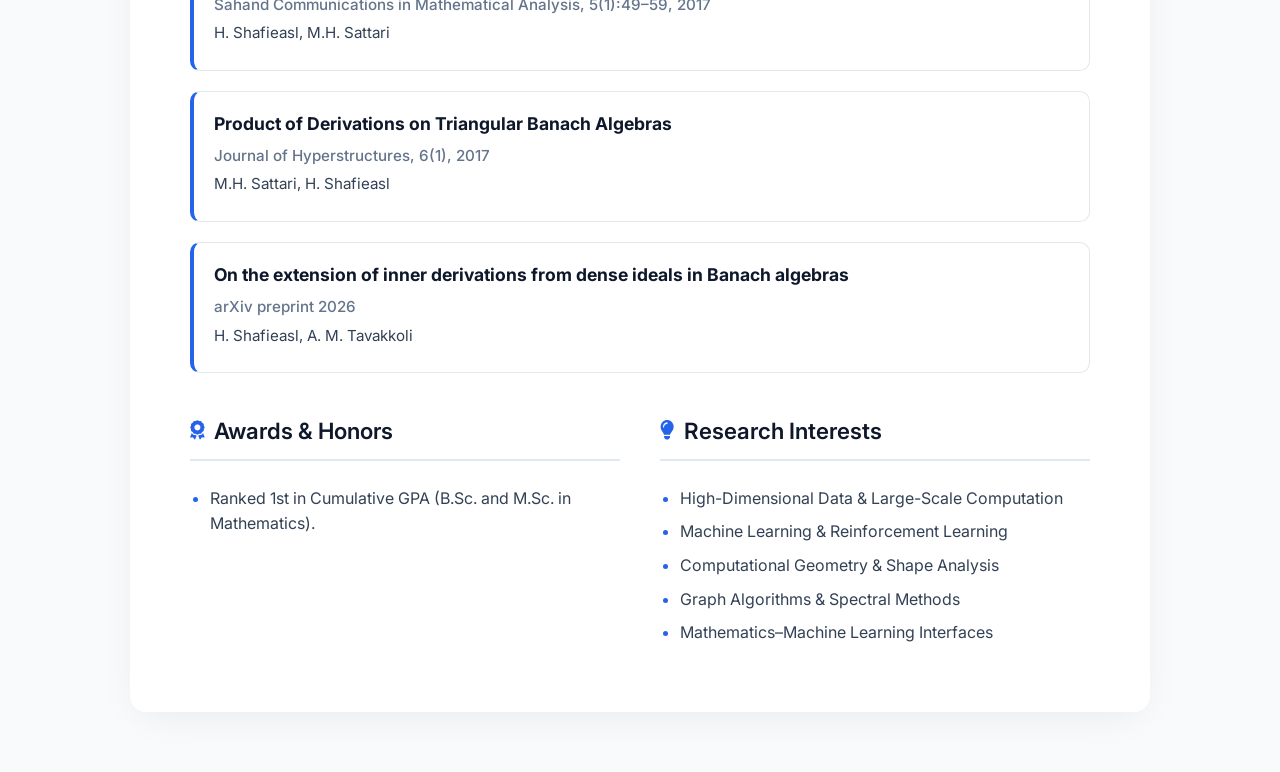
==== commit 97a14022: "Update index.html" ====
--- a/index.html
+++ b/index.html
@@ -309,6 +309,11 @@
     </div>
     <h2 class="section-title"><i class="fas fa-book"></i> Publications</h2>
     <div class="publication">
+      <h4><a href="https://arxiv.org/abs/2605.27498" target="_blank">Rotation-Invariant Vectorized Shape Representations</a></h4>
+      <p class="pub-journal">arXiv preprint, 2026</p>
+      <p>H. Shafieasl, J.M. Phillips</p>
+    </div>
+    <div class="publication">
         <h4><a href="https://www.heldermann.de/JGG/JGG28/JGG282/jgg28013.htm" target="_blank">Parameterized Folded State Shape Modeling of David Huffman’s Ellipse</a></h4>
         <p class="pub-journal">Journal for Geometry and Graphics, 28(2):199–212, 2025</p>
         <p>A. Safary, H. Shafieasl, J. Mitani</p>
@@ -340,13 +345,8 @@
     </div>
     <div class="publication">
         <h4><a href="https://arxiv.org/abs/2603.09198" target="_blank">On the extension of inner derivations from dense ideals in Banach algebras</a></h4>
-        <p class="pub-journal">arXiv preprint</p>
+        <p class="pub-journal">arXiv preprint 2026</p>
         <p>H. Shafieasl, A. M. Tavakkoli</p>
-    </div>
-    <div class="publication">
-      <h4><a href="https://arxiv.org/abs/2605.27498" target="_blank">Rotation-Invariant Vectorized Shape Representations</a></h4>
-      <p class="pub-journal">arXiv preprint, 2026</p>
-      <p>H. Shafieasl, J.M. Phillips</p>
     </div>
     <div style="display: flex; flex-wrap: wrap; gap: 40px; margin-top: 40px;">
         <div style="flex: 1; min-width: 300px;">
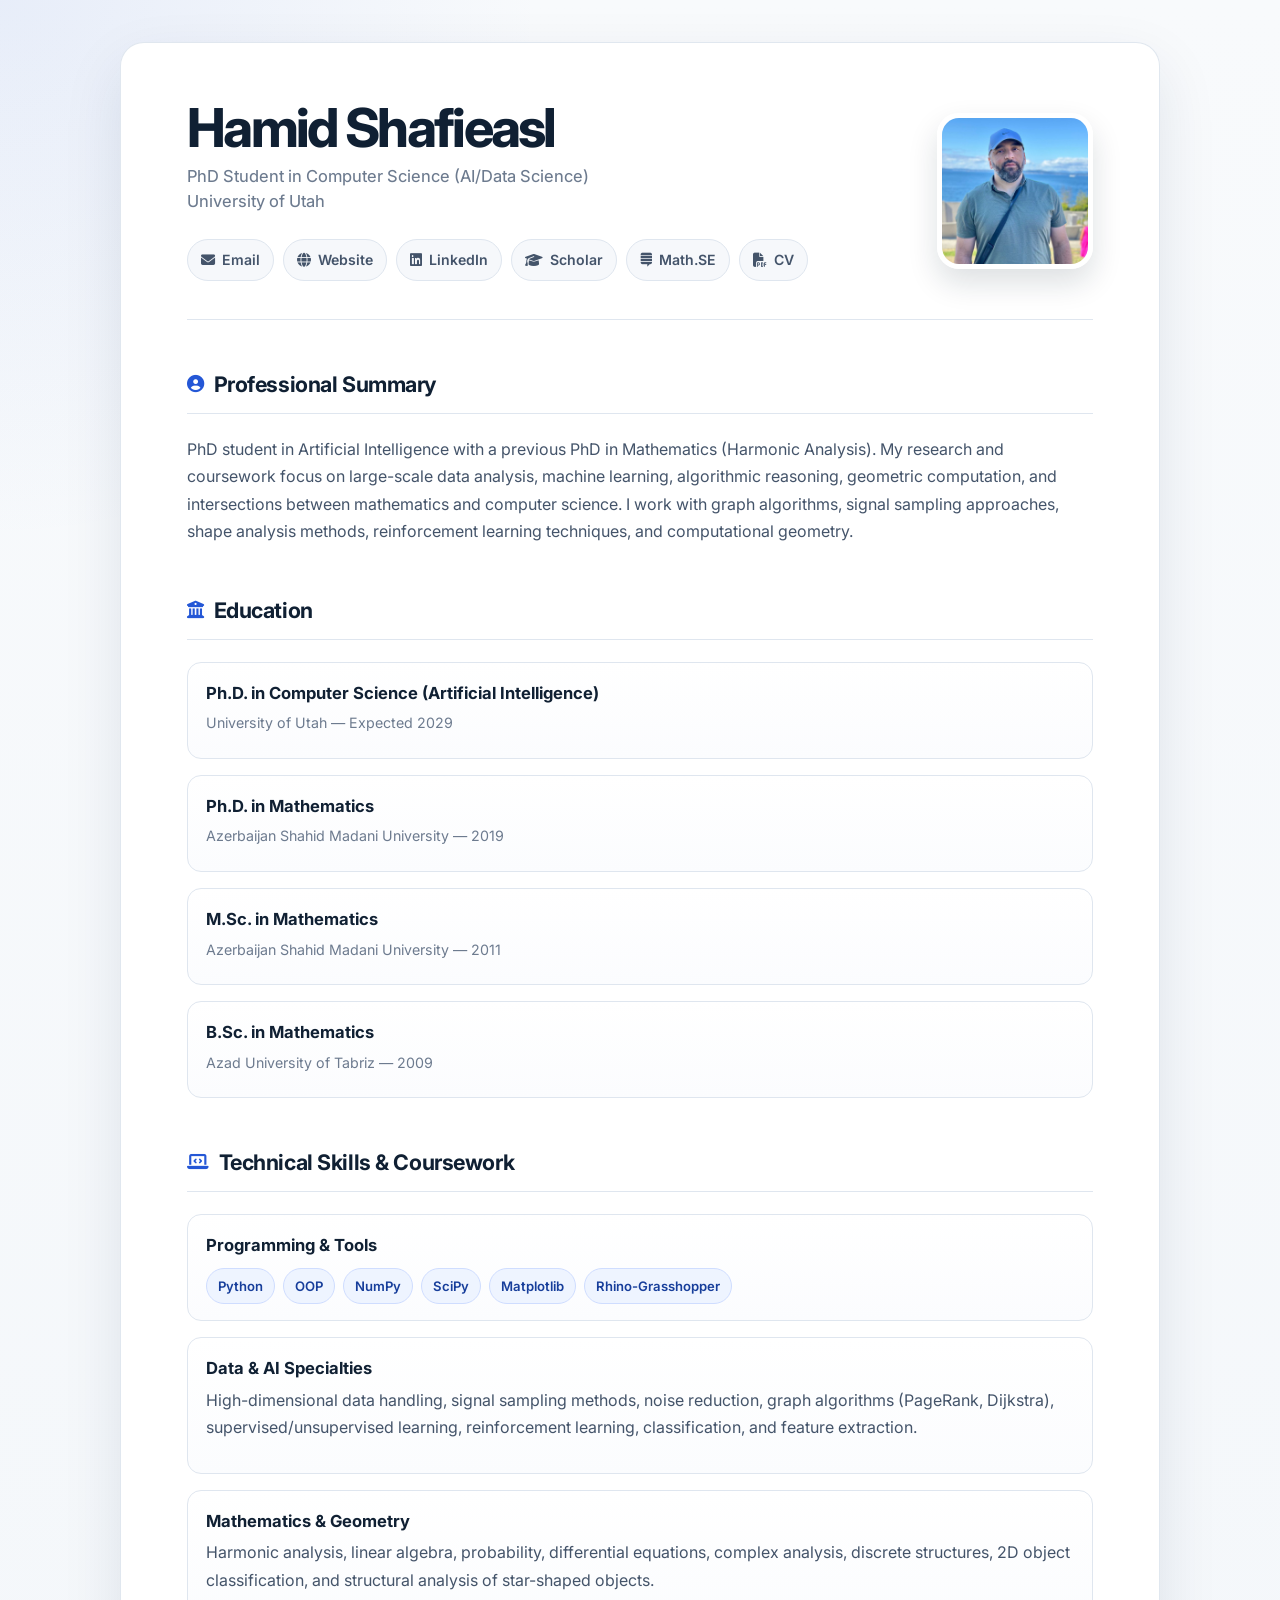
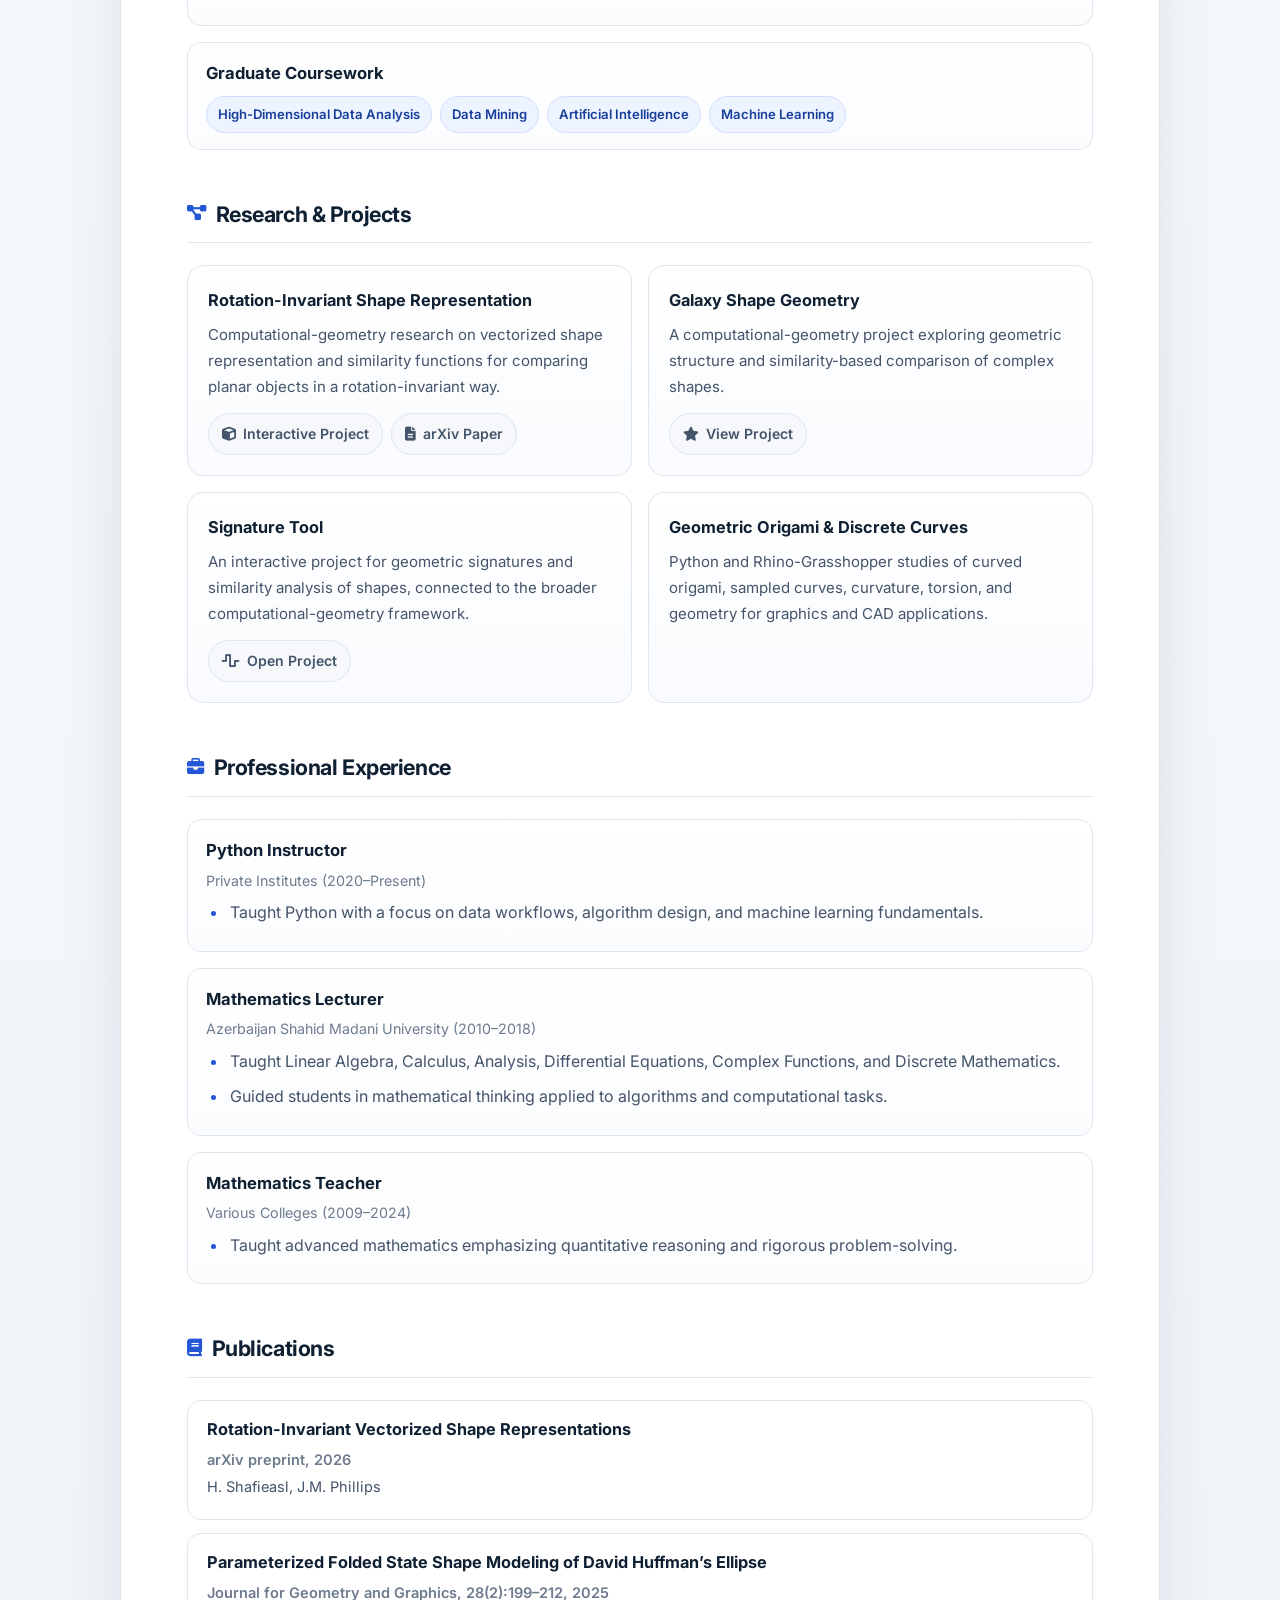
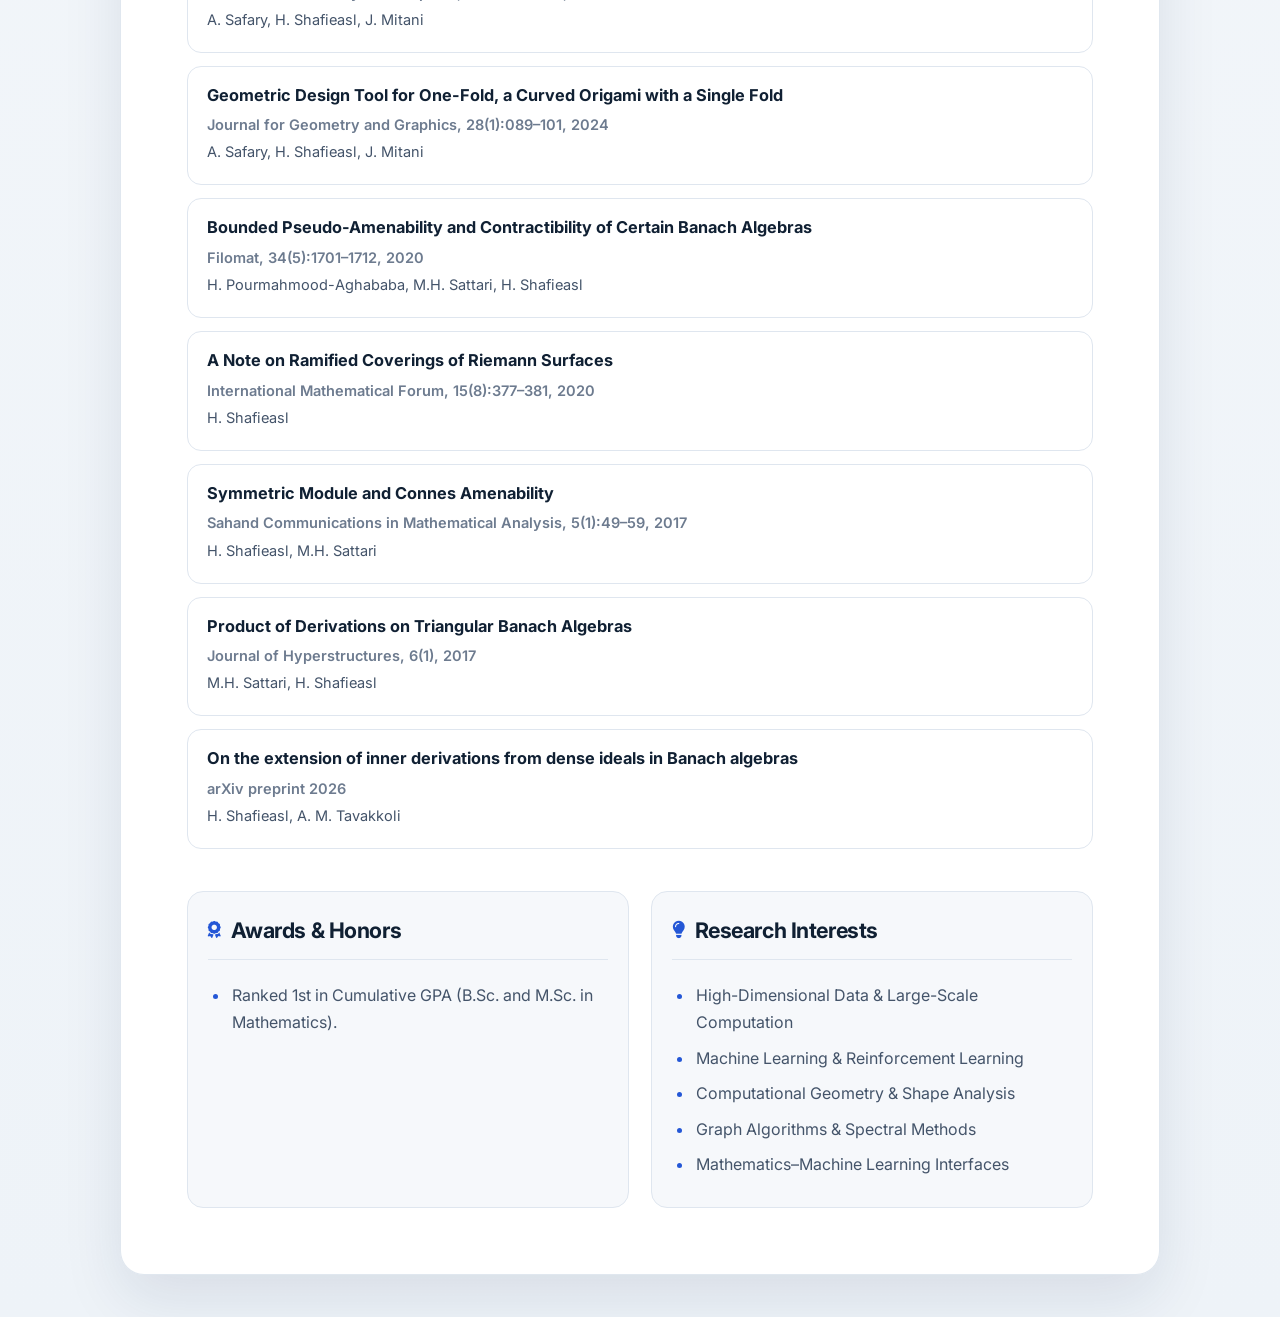
==== commit 172a95dd: "Update print statement from 'Hello' to 'Goodbye'" ====
--- a/index.html
+++ b/index.html
@@ -6,202 +6,305 @@
     <title>Hamid Shafieasl - Academic Homepage</title>
     <link href="https://fonts.googleapis.com/css2?family=Inter:wght@300;400;500;600;700&display=swap" rel="stylesheet">
     <link rel="stylesheet" href="https://cdnjs.cloudflare.com/ajax/libs/font-awesome/6.4.0/css/all.min.css">
+    
     <style>
         :root {
-            --primary-color: #0f172a; /* Deep Navy */
-            --accent-color: #2563eb; /* Bright Blue */
-            --bg-color: #f8fafc; /* Very light slate */
-            --text-main: #334155;
-            --text-light: #64748b;
-            --card-bg: #ffffff;
-            --border-color: #e2e8f0;
-        }
+            --ink: #102033;
+            --ink-soft: #44546a;
+            --muted: #6d7b8f;
+            --accent: #2457d6;
+            --accent-dark: #173e9b;
+            --accent-soft: #eef4ff;
+            --surface: #ffffff;
+            --surface-alt: #f6f8fb;
+            --border: #dfe6ef;
+            --shadow: 0 24px 60px rgba(24, 39, 75, 0.10);
+        }
+
+        * { box-sizing: border-box; }
+
+        html { scroll-behavior: smooth; }
+
         body {
             font-family: 'Inter', sans-serif;
             margin: 0;
-            padding: 0;
-            background-color: var(--bg-color);
-            color: var(--text-main);
-            line-height: 1.6;
-        }
+            color: var(--ink-soft);
+            line-height: 1.72;
+            background:
+                radial-gradient(circle at top left, rgba(36, 87, 214, 0.08), transparent 34rem),
+                linear-gradient(180deg, #f8fafc 0%, #eef3f8 100%);
+        }
+
+        a { color: inherit; }
+
         .container {
-            max-width: 900px;
-            margin: 60px auto;
-            background: var(--card-bg);
-            padding: 50px 60px;
-            border-radius: 16px;
-            box-shadow: 0 10px 40px -10px rgba(0,0,0,0.08);
-        }
-        /* --- Header --- */
+            width: min(1040px, calc(100% - 36px));
+            margin: 42px auto;
+            padding: 58px 66px 66px;
+            background: rgba(255,255,255,0.97);
+            border: 1px solid rgba(223,230,239,0.95);
+            border-radius: 24px;
+            box-shadow: var(--shadow);
+        }
+
         .header {
-            display: flex;
-            justify-content: space-between;
+            display: grid;
+            grid-template-columns: 1fr auto;
             align-items: center;
-            border-bottom: 2px solid var(--border-color);
-            padding-bottom: 40px;
-            margin-bottom: 40px;
-            gap: 30px;
-        }
-        .header-text {
-            flex: 1;
-        }
+            gap: 42px;
+            padding-bottom: 38px;
+            margin-bottom: 36px;
+            border-bottom: 1px solid var(--border);
+        }
+
         .header-text h1 {
-            margin: 0 0 5px 0;
-            font-size: 2.5rem;
-            color: var(--primary-color);
-            font-weight: 700;
-            letter-spacing: -0.5px;
-        }
+            margin: 0 0 8px;
+            color: var(--ink);
+            font-size: clamp(2.25rem, 5vw, 3.35rem);
+            line-height: 1.02;
+            letter-spacing: -0.05em;
+            font-weight: 750;
+        }
+
         .header-text h2 {
-            margin: 0 0 15px 0;
-            font-size: 1.1rem;
-            color: var(--text-light);
-            font-weight: 400;
-        }
+            margin: 0;
+            color: var(--muted);
+            font-size: 1.03rem;
+            line-height: 1.55;
+            font-weight: 450;
+        }
+
         .contact-links {
             display: flex;
             flex-wrap: wrap;
-            gap: 15px;
-            margin-top: 20px;
-        }
-        .contact-links a {
+            gap: 9px;
+            margin-top: 24px;
+        }
+
+        .contact-links a,
+        .project-links a {
             display: inline-flex;
             align-items: center;
-            gap: 6px;
-            color: var(--text-main);
+            gap: 7px;
             text-decoration: none;
-            font-size: 0.9rem;
-            font-weight: 500;
-            padding: 6px 12px;
-            background: var(--bg-color);
-            border-radius: 6px;
-            transition: all 0.2s ease;
-        }
-        .contact-links a:hover {
-            background: var(--accent-color);
-            color: white;
+            font-size: 0.88rem;
+            font-weight: 600;
+            color: var(--ink-soft);
+            background: var(--surface-alt);
+            border: 1px solid var(--border);
+            border-radius: 999px;
+            padding: 8px 13px;
+            transition: transform .18s ease, border-color .18s ease, color .18s ease, background .18s ease;
+        }
+
+        .contact-links a:hover,
+        .project-links a:hover {
+            color: #fff;
+            background: var(--accent);
+            border-color: var(--accent);
             transform: translateY(-2px);
         }
+
         .header img {
-            width: 150px;
-            height: 150px;
-            border-radius: 50%;
+            width: 156px;
+            height: 156px;
             object-fit: cover;
-            border: 4px solid white;
-            box-shadow: 0 8px 20px rgba(0,0,0,0.1);
-        }
-        /* --- Sections --- */
+            border-radius: 22px;
+            border: 5px solid #fff;
+            box-shadow: 0 14px 30px rgba(16, 32, 51, 0.14);
+        }
+
         .section-title {
-            font-size: 1.4rem;
-            color: var(--primary-color);
-            border-bottom: 2px solid var(--border-color);
-            padding-bottom: 10px;
-            margin-bottom: 25px;
-            margin-top: 50px;
-            font-weight: 600;
             display: flex;
             align-items: center;
             gap: 10px;
-        }
+            margin: 46px 0 22px;
+            padding-bottom: 10px;
+            color: var(--ink);
+            font-size: 1.34rem;
+            font-weight: 700;
+            letter-spacing: -0.02em;
+            border-bottom: 1px solid var(--border);
+        }
+
         .section-title i {
-            color: var(--accent-color);
-            font-size: 1.2rem;
-        }
-        p {
-            margin-bottom: 15px;
-        }
-        /* --- Lists & Entries --- */
+            color: var(--accent);
+            font-size: 1.08rem;
+        }
+
+        p { margin: 0 0 15px; }
+
         .timeline-item {
-            margin-bottom: 20px;
-        }
+            position: relative;
+            margin-bottom: 16px;
+            padding: 16px 18px;
+            border: 1px solid var(--border);
+            border-radius: 14px;
+            background: linear-gradient(180deg, #fff 0%, #fbfcfe 100%);
+        }
+
         .timeline-item h4 {
-            margin: 0 0 5px 0;
-            color: var(--primary-color);
-            font-size: 1.1rem;
-        }
+            margin: 0 0 4px;
+            color: var(--ink);
+            font-size: 1.04rem;
+        }
+
         .timeline-meta {
-            font-size: 0.9rem;
-            color: var(--text-light);
-            margin-bottom: 8px;
-            font-style: italic;
-        }
+            margin-bottom: 6px;
+            color: var(--muted);
+            font-size: 0.89rem;
+            font-style: normal;
+        }
+
         ul {
-            padding-left: 20px;
-            margin-top: 5px;
-        }
+            margin: 6px 0 0;
+            padding-left: 22px;
+        }
+
         ul li {
             margin-bottom: 8px;
-            position: relative;
-        }
-        ul li::marker {
-            color: var(--accent-color);
-        }
-        /* --- Badges (Skills & Coursework) --- */
+            padding-left: 2px;
+        }
+
+        ul li::marker { color: var(--accent); }
+
         .badge-container {
             display: flex;
             flex-wrap: wrap;
-            gap: 10px;
-            margin-bottom: 20px;
-        }
+            gap: 8px;
+            margin-top: 8px;
+        }
+
         .badge {
-            background: #eff6ff;
-            color: #1d4ed8;
-            padding: 6px 14px;
-            border-radius: 20px;
-            font-size: 0.85rem;
-            font-weight: 500;
-            border: 1px solid #bfdbfe;
-        }
-        /* --- Publications --- */
+            padding: 6px 11px;
+            color: var(--accent-dark);
+            background: var(--accent-soft);
+            border: 1px solid #cfddff;
+            border-radius: 999px;
+            font-size: 0.82rem;
+            font-weight: 600;
+        }
+
         .publication {
-            background: var(--card-bg);
+            margin-bottom: 13px;
+            padding: 17px 19px;
+            background: #fff;
+            border: 1px solid var(--border);
+            border-radius: 14px;
+            transition: transform .18s ease, box-shadow .18s ease, border-color .18s ease;
+        }
+
+        .publication:hover {
+            transform: translateY(-2px);
+            border-color: #bfd0f7;
+            box-shadow: 0 10px 24px rgba(36, 87, 214, 0.08);
+        }
+
+        .publication h4 {
+            margin: 0 0 6px;
+            font-size: 1.02rem;
+            line-height: 1.45;
+        }
+
+        .publication h4 a {
+            color: var(--ink);
+            text-decoration: none;
+        }
+
+        .publication h4 a:hover { color: var(--accent); }
+
+        .publication p {
+            margin: 2px 0;
+            font-size: 0.91rem;
+        }
+
+        .pub-journal {
+            color: var(--muted);
+            font-weight: 600;
+        }
+
+        .project-grid {
+            display: grid;
+            grid-template-columns: repeat(2, minmax(0, 1fr));
+            gap: 16px;
+        }
+
+        .project-card {
             padding: 20px;
-            border-radius: 10px;
-            margin-bottom: 20px;
-            border: 1px solid var(--border-color);
-            border-left: 4px solid var(--accent-color);
-            transition: transform 0.2s ease, box-shadow 0.2s ease;
-        }
-        .publication:hover {
-            transform: translateX(5px);
-            box-shadow: 0 4px 15px rgba(0,0,0,0.05);
-        }
-        .publication h4 {
-            margin: 0 0 8px 0;
-            font-size: 1.1rem;
-            line-height: 1.4;
-        }
-        .publication h4 a {
-            color: var(--primary-color);
-            text-decoration: none;
-            transition: color 0.2s;
-        }
-        .publication h4 a:hover {
-            color: var(--accent-color);
-        }
-        .publication p {
-            margin: 4px 0;
-            font-size: 0.95rem;
-        }
-        .pub-journal {
-            color: var(--text-light);
-            font-weight: 500;
-        }
-        /* --- Responsive Design --- */
-        @media (max-width: 768px) {
+            border: 1px solid var(--border);
+            border-radius: 16px;
+            background: linear-gradient(180deg, #ffffff 0%, #f9fbfe 100%);
+        }
+
+        .project-card h4 {
+            margin: 0 0 8px;
+            color: var(--ink);
+            font-size: 1.02rem;
+        }
+
+        .project-card p {
+            margin-bottom: 13px;
+            font-size: 0.94rem;
+        }
+
+        .project-links {
+            display: flex;
+            flex-wrap: wrap;
+            gap: 8px;
+        }
+
+        .two-column-footer {
+            display: grid !important;
+            grid-template-columns: repeat(2, minmax(0, 1fr));
+            gap: 22px !important;
+            margin-top: 42px !important;
+        }
+
+        .two-column-footer > div {
+            min-width: 0 !important;
+            padding: 20px;
+            border: 1px solid var(--border);
+            border-radius: 16px;
+            background: var(--surface-alt);
+        }
+
+        .two-column-footer .section-title {
+            margin-top: 0 !important;
+        }
+
+        @media (max-width: 760px) {
             .container {
-                margin: 20px;
-                padding: 30px 20px;
+                width: min(100% - 20px, 1040px);
+                margin: 10px auto;
+                padding: 30px 22px 38px;
+                border-radius: 18px;
             }
+
             .header {
-                flex-direction: column-reverse;
+                grid-template-columns: 1fr;
                 text-align: center;
+                gap: 24px;
             }
-            .contact-links {
+
+            .header img {
+                grid-row: 1;
+                margin: 0 auto;
+                width: 132px;
+                height: 132px;
+            }
+
+            .contact-links,
+            .project-links {
                 justify-content: center;
             }
+
+            .project-grid,
+            .two-column-footer {
+                grid-template-columns: 1fr;
+            }
         }
     </style>
+
 </head>
 <body>
 <div class="container">
@@ -277,13 +380,63 @@
             <span class="badge">Machine Learning</span>
         </div>
     </div>
+    
     <h2 class="section-title"><i class="fas fa-project-diagram"></i> Research & Projects</h2>
-    <ul>
-        <li><strong>Computational Geometry (Submitted Paper):</strong> Developed an interdisciplinary method for analyzing star-shaped and non-star-shaped objects in 2D space. Bridged mathematical structure with CS applications like shape recognition and boundary representation.</li>
-        <li><strong>Geometric Origami Modeling:</strong> Used Python + Rhino-Grasshopper to study curved origami behavior with mathematical and algorithmic insights.</li>
-        <li><strong>Discrete Curve Geometry:</strong> Investigated curvature, torsion, and shape properties of sampled curves for use in graphics and CAD.</li>
-    </ul>
+
+    <div class="project-grid">
+        <article class="project-card">
+            <h4>Rotation-Invariant Shape Representation</h4>
+            <p>
+                Computational-geometry research on vectorized shape representation and similarity functions
+                for comparing planar objects in a rotation-invariant way.
+            </p>
+            <div class="project-links">
+                <a href="https://hamidmath.github.io/SquidRepresentaion/" target="_blank" rel="noopener">
+                    <i class="fas fa-cube"></i> Interactive Project
+                </a>
+                <a href="https://arxiv.org/abs/2605.27498" target="_blank" rel="noopener">
+                    <i class="fas fa-file-lines"></i> arXiv Paper
+                </a>
+            </div>
+        </article>
+
+        <article class="project-card">
+            <h4>Galaxy Shape Geometry</h4>
+            <p>
+                A computational-geometry project exploring geometric structure and similarity-based
+                comparison of complex shapes.
+            </p>
+            <div class="project-links">
+                <a href="https://hamidmath.github.io/Galaxies/" target="_blank" rel="noopener">
+                    <i class="fas fa-star"></i> View Project
+                </a>
+            </div>
+        </article>
+
+        <article class="project-card">
+            <h4>Signature Tool</h4>
+            <p>
+                An interactive project for geometric signatures and similarity analysis of shapes,
+                connected to the broader computational-geometry framework.
+            </p>
+            <div class="project-links">
+                <a href="signature_tool.html">
+                    <i class="fas fa-wave-square"></i> Open Project
+                </a>
+            </div>
+        </article>
+
+        <article class="project-card">
+            <h4>Geometric Origami & Discrete Curves</h4>
+            <p>
+                Python and Rhino-Grasshopper studies of curved origami, sampled curves, curvature,
+                torsion, and geometry for graphics and CAD applications.
+            </p>
+        </article>
+    </div>
+
     <h2 class="section-title"><i class="fas fa-briefcase"></i> Professional Experience</h2>
+
     
     <div class="timeline-item">
         <h4>Python Instructor</h4>
@@ -348,7 +501,7 @@
         <p class="pub-journal">arXiv preprint 2026</p>
         <p>H. Shafieasl, A. M. Tavakkoli</p>
     </div>
-    <div style="display: flex; flex-wrap: wrap; gap: 40px; margin-top: 40px;">
+    <div class="two-column-footer">
         <div style="flex: 1; min-width: 300px;">
             <h2 class="section-title" style="margin-top: 0;"><i class="fas fa-award"></i> Awards & Honors</h2>
             <ul>
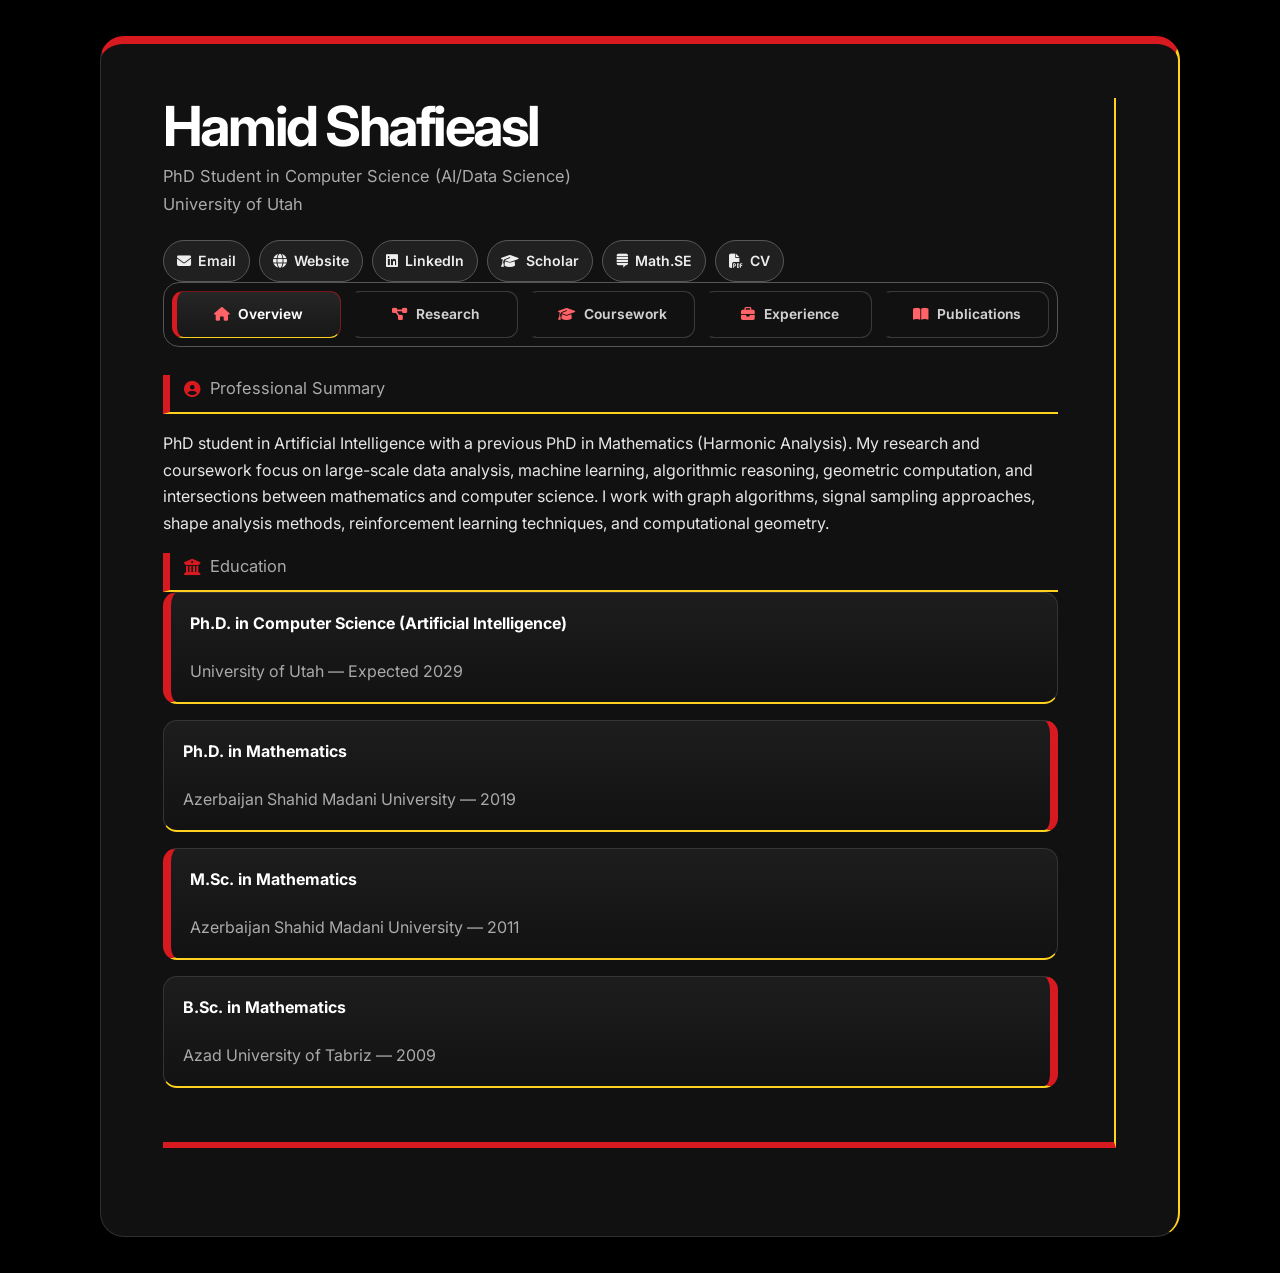
==== commit c354f85a: "Update fmt.Println message from 'Hello' to 'Goodbye'" ====
--- a/index.html
+++ b/index.html
@@ -7,305 +7,716 @@
     <link href="https://fonts.googleapis.com/css2?family=Inter:wght@300;400;500;600;700&display=swap" rel="stylesheet">
     <link rel="stylesheet" href="https://cdnjs.cloudflare.com/ajax/libs/font-awesome/6.4.0/css/all.min.css">
     
-    <style>
-        :root {
-            --ink: #102033;
-            --ink-soft: #44546a;
-            --muted: #6d7b8f;
-            --accent: #2457d6;
-            --accent-dark: #173e9b;
-            --accent-soft: #eef4ff;
-            --surface: #ffffff;
-            --surface-alt: #f6f8fb;
-            --border: #dfe6ef;
-            --shadow: 0 24px 60px rgba(24, 39, 75, 0.10);
-        }
-
-        * { box-sizing: border-box; }
-
-        html { scroll-behavior: smooth; }
-
-        body {
-            font-family: 'Inter', sans-serif;
-            margin: 0;
-            color: var(--ink-soft);
-            line-height: 1.72;
-            background:
-                radial-gradient(circle at top left, rgba(36, 87, 214, 0.08), transparent 34rem),
-                linear-gradient(180deg, #f8fafc 0%, #eef3f8 100%);
-        }
-
-        a { color: inherit; }
-
-        .container {
-            width: min(1040px, calc(100% - 36px));
-            margin: 42px auto;
-            padding: 58px 66px 66px;
-            background: rgba(255,255,255,0.97);
-            border: 1px solid rgba(223,230,239,0.95);
-            border-radius: 24px;
-            box-shadow: var(--shadow);
-        }
-
-        .header {
-            display: grid;
-            grid-template-columns: 1fr auto;
-            align-items: center;
-            gap: 42px;
-            padding-bottom: 38px;
-            margin-bottom: 36px;
-            border-bottom: 1px solid var(--border);
-        }
-
-        .header-text h1 {
-            margin: 0 0 8px;
-            color: var(--ink);
-            font-size: clamp(2.25rem, 5vw, 3.35rem);
-            line-height: 1.02;
-            letter-spacing: -0.05em;
-            font-weight: 750;
-        }
-
-        .header-text h2 {
-            margin: 0;
-            color: var(--muted);
-            font-size: 1.03rem;
-            line-height: 1.55;
-            font-weight: 450;
-        }
-
-        .contact-links {
-            display: flex;
-            flex-wrap: wrap;
-            gap: 9px;
-            margin-top: 24px;
-        }
-
-        .contact-links a,
-        .project-links a {
-            display: inline-flex;
-            align-items: center;
-            gap: 7px;
-            text-decoration: none;
-            font-size: 0.88rem;
-            font-weight: 600;
-            color: var(--ink-soft);
-            background: var(--surface-alt);
-            border: 1px solid var(--border);
-            border-radius: 999px;
-            padding: 8px 13px;
-            transition: transform .18s ease, border-color .18s ease, color .18s ease, background .18s ease;
-        }
-
-        .contact-links a:hover,
-        .project-links a:hover {
-            color: #fff;
-            background: var(--accent);
-            border-color: var(--accent);
-            transform: translateY(-2px);
-        }
-
-        .header img {
-            width: 156px;
-            height: 156px;
-            object-fit: cover;
-            border-radius: 22px;
-            border: 5px solid #fff;
-            box-shadow: 0 14px 30px rgba(16, 32, 51, 0.14);
-        }
-
-        .section-title {
-            display: flex;
-            align-items: center;
-            gap: 10px;
-            margin: 46px 0 22px;
-            padding-bottom: 10px;
-            color: var(--ink);
-            font-size: 1.34rem;
-            font-weight: 700;
-            letter-spacing: -0.02em;
-            border-bottom: 1px solid var(--border);
-        }
-
-        .section-title i {
-            color: var(--accent);
-            font-size: 1.08rem;
-        }
-
-        p { margin: 0 0 15px; }
-
-        .timeline-item {
-            position: relative;
-            margin-bottom: 16px;
-            padding: 16px 18px;
-            border: 1px solid var(--border);
-            border-radius: 14px;
-            background: linear-gradient(180deg, #fff 0%, #fbfcfe 100%);
-        }
-
-        .timeline-item h4 {
-            margin: 0 0 4px;
-            color: var(--ink);
-            font-size: 1.04rem;
-        }
-
-        .timeline-meta {
-            margin-bottom: 6px;
-            color: var(--muted);
-            font-size: 0.89rem;
-            font-style: normal;
-        }
-
-        ul {
-            margin: 6px 0 0;
-            padding-left: 22px;
-        }
-
-        ul li {
-            margin-bottom: 8px;
-            padding-left: 2px;
-        }
-
-        ul li::marker { color: var(--accent); }
-
-        .badge-container {
-            display: flex;
-            flex-wrap: wrap;
-            gap: 8px;
-            margin-top: 8px;
-        }
-
-        .badge {
-            padding: 6px 11px;
-            color: var(--accent-dark);
-            background: var(--accent-soft);
-            border: 1px solid #cfddff;
-            border-radius: 999px;
-            font-size: 0.82rem;
-            font-weight: 600;
-        }
-
-        .publication {
-            margin-bottom: 13px;
-            padding: 17px 19px;
-            background: #fff;
-            border: 1px solid var(--border);
-            border-radius: 14px;
-            transition: transform .18s ease, box-shadow .18s ease, border-color .18s ease;
-        }
-
-        .publication:hover {
-            transform: translateY(-2px);
-            border-color: #bfd0f7;
-            box-shadow: 0 10px 24px rgba(36, 87, 214, 0.08);
-        }
-
-        .publication h4 {
-            margin: 0 0 6px;
-            font-size: 1.02rem;
-            line-height: 1.45;
-        }
-
-        .publication h4 a {
-            color: var(--ink);
-            text-decoration: none;
-        }
-
-        .publication h4 a:hover { color: var(--accent); }
-
-        .publication p {
-            margin: 2px 0;
-            font-size: 0.91rem;
-        }
-
-        .pub-journal {
-            color: var(--muted);
-            font-weight: 600;
-        }
-
-        .project-grid {
-            display: grid;
-            grid-template-columns: repeat(2, minmax(0, 1fr));
-            gap: 16px;
-        }
-
-        .project-card {
-            padding: 20px;
-            border: 1px solid var(--border);
-            border-radius: 16px;
-            background: linear-gradient(180deg, #ffffff 0%, #f9fbfe 100%);
-        }
-
-        .project-card h4 {
-            margin: 0 0 8px;
-            color: var(--ink);
-            font-size: 1.02rem;
-        }
-
-        .project-card p {
-            margin-bottom: 13px;
-            font-size: 0.94rem;
-        }
-
-        .project-links {
-            display: flex;
-            flex-wrap: wrap;
-            gap: 8px;
-        }
-
-        .two-column-footer {
-            display: grid !important;
-            grid-template-columns: repeat(2, minmax(0, 1fr));
-            gap: 22px !important;
-            margin-top: 42px !important;
-        }
-
-        .two-column-footer > div {
-            min-width: 0 !important;
-            padding: 20px;
-            border: 1px solid var(--border);
-            border-radius: 16px;
-            background: var(--surface-alt);
-        }
-
-        .two-column-footer .section-title {
-            margin-top: 0 !important;
-        }
-
-        @media (max-width: 760px) {
-            .container {
-                width: min(100% - 20px, 1040px);
-                margin: 10px auto;
-                padding: 30px 22px 38px;
-                border-radius: 18px;
-            }
-
-            .header {
-                grid-template-columns: 1fr;
-                text-align: center;
-                gap: 24px;
-            }
-
-            .header img {
-                grid-row: 1;
-                margin: 0 auto;
-                width: 132px;
-                height: 132px;
-            }
-
-            .contact-links,
-            .project-links {
-                justify-content: center;
-            }
-
-            .project-grid,
-            .two-column-footer {
-                grid-template-columns: 1fr;
-            }
-        }
-    </style>
+<style>
+:root{
+    --bg:#000000;
+    --panel:#151515;
+    --panel2:#1d1d1d;
+    --text:#e7e7e7;
+    --muted:#aaa;
+    --white:#fff;
+    --red:#d71920;
+    --red2:#8f1116;
+    --border:#343434;
+}
+*{box-sizing:border-box}
+html{scroll-behavior:smooth}
+body{
+    margin:0;
+    font-family:'Inter',sans-serif;
+    color:var(--text);
+    line-height:1.68;
+    background:#000;
+}
+body:before{
+    content:"";
+    position:fixed;
+    left:0;top:0;bottom:0;
+    width:18px;
+    background:var(--red);
+    z-index:20;
+    animation:sidePulse 4s ease-in-out infinite;
+}
+.container{
+    position:relative;
+    overflow:hidden;
+    width:min(1080px,calc(100% - 34px));
+    margin:36px auto;
+    padding:54px 62px 64px;
+    background:rgba(18,18,18,.97);
+    border:1px solid var(--border);
+    border-radius:24px;
+    box-shadow:0 26px 68px rgba(0,0,0,.28);
+}
+.container:before{
+    content:"";
+    position:absolute;
+    right:0;top:0;
+    width:34%;height:8px;
+    background:var(--red);
+    animation:topStrip 5s ease-in-out infinite alternate;
+}
+.container:after{
+    content:"";
+    position:absolute;
+    right:0;top:13px;
+    width:17%;height:3px;
+    background:rgba(215,25,32,.55);
+}
+.header{
+    position:relative;
+    display:grid;
+    grid-template-columns:1fr auto;
+    gap:42px;
+    align-items:center;
+    padding-bottom:38px;
+    margin-bottom:24px;
+    border-bottom:1px solid var(--border);
+}
+.header:after{
+    content:"";
+    position:absolute;
+    left:0;bottom:-1px;
+    width:32%;height:3px;
+    background:linear-gradient(90deg,var(--red),transparent);
+}
+.header-text h1{
+    margin:0 0 8px;
+    font-size:clamp(2.35rem,5vw,3.45rem);
+    line-height:1.03;
+    letter-spacing:-.05em;
+    color:var(--white);
+}
+.header-text h1:after{
+    content:"";
+    display:block;
+    width:88px;height:5px;
+    margin-top:14px;
+    border-radius:999px;
+    background:var(--red);
+    animation:redGlow 3s ease-in-out infinite;
+}
+.header-text h2{
+    margin:0;
+    font-size:1.03rem;
+    font-weight:400;
+    color:var(--muted);
+}
+.header img{
+    width:156px;height:156px;
+    object-fit:cover;
+    border-radius:22px;
+    border:4px solid #555;
+    box-shadow:0 0 0 2px var(--red),0 16px 34px rgba(0,0,0,.3);
+    animation:imagePulse 4.5s ease-in-out infinite;
+    transition:transform .3s ease;
+}
+.header img:hover{transform:rotate(-1.5deg) scale(1.04)}
+.contact-links,.project-links,.badge-container{
+    display:flex;
+    flex-wrap:wrap;
+    gap:9px;
+}
+.contact-links{margin-top:22px}
+.contact-links a,.project-links a{
+    display:inline-flex;
+    align-items:center;
+    gap:7px;
+    padding:8px 13px;
+    border:1px solid #565656;
+    border-radius:999px;
+    background:#202020;
+    color:#eee;
+    text-decoration:none;
+    font-size:.88rem;
+    font-weight:600;
+    transition:.22s ease;
+}
+.contact-links a:hover,.project-links a:hover{
+    background:var(--red);
+    border-color:var(--red);
+    color:#fff;
+    transform:translateY(-2px);
+}
+.tab-nav{
+    position:sticky;
+    top:12px;
+    z-index:15;
+    display:grid;
+    grid-template-columns:repeat(5,minmax(0,1fr));
+    gap:8px;
+    margin:0 0 28px;
+    padding:8px;
+    background:rgba(18,18,18,.96);
+    border:1px solid #555;
+    border-radius:16px;
+    backdrop-filter:blur(12px);
+}
+.tab-button{
+    position:relative;
+    border:1px solid transparent;
+    border-radius:11px;
+    padding:11px 9px;
+    background:transparent;
+    color:#d0d0d0;
+    font:inherit;
+    font-size:.86rem;
+    font-weight:650;
+    cursor:pointer;
+    transition:.22s ease;
+}
+.tab-button i{color:#ff6267;margin-right:6px}
+.tab-button:after{
+    content:"";
+    position:absolute;
+    left:20%;right:20%;bottom:3px;
+    height:3px;
+    border-radius:999px;
+    background:var(--red);
+    transform:scaleX(0);
+    transition:transform .22s ease;
+}
+.tab-button:hover{background:rgba(255,255,255,.05);color:#fff;transform:translateY(-1px)}
+.tab-button.active{
+    background:linear-gradient(#262626,#171717);
+    border-color:rgba(215,25,32,.5);
+    color:#fff;
+}
+.tab-button.active:after{transform:scaleX(1)}
+.tab-panel{display:none}
+.tab-panel.active{display:block;animation:panelIn .38s ease both}
+.section-title{
+    position:relative;
+    display:flex;
+    align-items:center;
+    gap:10px;
+    margin:44px 0 22px;
+    padding:0 0 11px 16px;
+    color:#fff;
+    font-size:1.34rem;
+    border-bottom:1px solid var(--border);
+}
+.tab-panel>.section-title:first-child{margin-top:8px}
+.section-title:before{
+    content:"";
+    position:absolute;
+    left:0;top:4px;bottom:12px;
+    width:4px;
+    border-radius:999px;
+    background:var(--red);
+}
+.section-title:after{
+    content:"";
+    position:absolute;
+    right:0;bottom:-1px;
+    width:78px;height:3px;
+    background:var(--red);
+}
+.section-title i{color:var(--red)}
+.timeline-item,.publication,.project-card,.two-column-footer>div{
+    position:relative;
+    overflow:hidden;
+    background:linear-gradient(#1d1d1d,#121212);
+    border:1px solid var(--border);
+    border-radius:14px;
+    transition:transform .25s ease,border-color .25s ease,box-shadow .25s ease;
+}
+.timeline-item{
+    margin-bottom:16px;
+    padding:17px 19px;
+}
+.timeline-item:before,.publication:before{
+    content:"";
+    position:absolute;
+    left:0;top:0;bottom:0;
+    width:4px;
+    background:var(--red);
+}
+.timeline-item:hover,.publication:hover,.project-card:hover,.two-column-footer>div:hover{
+    transform:translateY(-4px);
+    border-color:rgba(215,25,32,.55);
+    box-shadow:0 14px 28px rgba(0,0,0,.24);
+}
+.timeline-item h4,.project-card h4,.publication h4{color:#fff;margin-top:0}
+.timeline-meta,.pub-journal{color:var(--muted)}
+.badge-container{margin-top:8px}
+.badge{
+    padding:6px 11px;
+    border:1px solid #5c3135;
+    border-radius:999px;
+    background:#3a2629;
+    color:#f3f3f3;
+    font-size:.82rem;
+    font-weight:600;
+    transition:.2s ease;
+}
+.badge:hover{
+    transform:translateY(-3px) scale(1.025);
+    border-color:var(--red);
+    box-shadow:0 8px 16px rgba(0,0,0,.2);
+}
+.course-expansion{margin-top:16px}
+.course-group{
+    position:relative;
+    overflow:hidden;
+    margin-top:13px;
+    padding:14px 14px 12px;
+    border:1px solid var(--border);
+    border-radius:12px;
+    background:#181818;
+}
+.course-group:before{
+    content:"";
+    position:absolute;
+    left:0;top:0;bottom:0;
+    width:5px;
+    background:linear-gradient(var(--red),rgba(215,25,32,.25));
+}
+.course-group:after{
+    content:"";
+    position:absolute;
+    left:24px;top:0;
+    width:110px;height:3px;
+    background:var(--red);
+}
+.course-group-title{
+    display:flex;
+    align-items:center;
+    gap:8px;
+    margin-bottom:10px;
+    color:#fff;
+    font-weight:700;
+    font-size:.94rem;
+}
+.course-group-title i{color:var(--red)}
+.project-grid{
+    display:grid;
+    grid-template-columns:repeat(2,minmax(0,1fr));
+    gap:16px;
+}
+.project-additions{margin-top:18px}
+.project-card{padding:20px}
+.project-card:before{
+    content:"";
+    position:absolute;
+    top:0;left:18px;
+    width:92px;height:4px;
+    background:var(--red);
+}
+.project-card:after{
+    content:"";
+    position:absolute;
+    right:-18px;bottom:15px;
+    width:95px;height:7px;
+    background:var(--red);
+    transform:rotate(-8deg);
+    opacity:.82;
+    transition:.3s ease;
+}
+.project-card:hover:after{width:145px;transform:rotate(-5deg) translateX(-8px)}
+.project-card>*{position:relative;z-index:1}
+.publication{
+    margin-bottom:13px;
+    padding:17px 19px 17px 22px;
+}
+.publication h4{margin-bottom:6px}
+.publication h4 a{color:#fff;text-decoration:none}
+.publication h4 a:hover{color:#ff6469}
+.publication p{margin:2px 0;font-size:.91rem}
+.two-column-footer{
+    display:grid!important;
+    grid-template-columns:repeat(2,minmax(0,1fr));
+    gap:22px!important;
+    margin-top:42px!important;
+}
+.two-column-footer>div{
+    min-width:0!important;
+    padding:20px;
+}
+.two-column-footer .section-title{margin-top:0!important}
+ul li::marker{color:var(--red)}
+@keyframes panelIn{from{opacity:0;transform:translateY(12px)}to{opacity:1;transform:none}}
+@keyframes redGlow{0%,100%{opacity:.55}50%{opacity:1}}
+@keyframes imagePulse{0%,100%{box-shadow:0 0 0 2px var(--red),0 16px 34px rgba(0,0,0,.3)}50%{box-shadow:0 0 0 5px rgba(215,25,32,.42),0 20px 42px rgba(0,0,0,.36)}}
+@keyframes sidePulse{0%,100%{filter:brightness(.75)}50%{filter:brightness(1.2)}}
+@keyframes topStrip{from{transform:translateX(-18px)}to{transform:translateX(18px)}}
+@media(max-width:820px){
+    .tab-nav{grid-template-columns:repeat(2,minmax(0,1fr));position:static}
+    .tab-button:last-child{grid-column:1/-1}
+}
+@media(max-width:760px){
+    .container{width:min(100% - 18px,1080px);margin:10px auto;padding:30px 22px 38px}
+    .header{grid-template-columns:1fr;text-align:center}
+    .header img{grid-row:1;margin:auto;width:132px;height:132px}
+    .contact-links,.project-links{justify-content:center}
+    .project-grid,.two-column-footer{grid-template-columns:1fr}
+}
+@media(max-width:520px){
+    .tab-nav{grid-template-columns:1fr}
+    .tab-button:last-child{grid-column:auto}
+}
+@media(prefers-reduced-motion:reduce){
+    *,*:before,*:after{animation:none!important;transition:none!important;scroll-behavior:auto!important}
+}
+
+body::after{
+    content:"";
+    position:fixed;
+    left:18px;
+    top:0;
+    bottom:0;
+    width:3px;
+    background:#ffd21f;
+    z-index:20;
+    box-shadow:0 0 10px rgba(255,210,31,.25);
+}
+
+.container::before{
+    width:46%;
+    height:14px;
+    background:var(--red);
+}
+
+.container::after{
+    top:17px;
+    width:30%;
+    height:3px;
+    background:#ffd21f;
+}
+
+.header::after{
+    width:46%;
+    height:7px;
+    background:var(--red);
+}
+
+.header::before{
+    content:"";
+    position:absolute;
+    left:0;
+    bottom:-5px;
+    width:28%;
+    height:2px;
+    background:#ffd21f;
+}
+
+.header-text h1::after{
+    width:130px;
+    height:8px;
+    background:var(--red);
+    box-shadow:0 5px 0 #ffd21f;
+}
+
+.section-title::before{
+    width:9px;
+    background:var(--red);
+}
+
+.section-title::after{
+    width:150px;
+    height:7px;
+    background:var(--red);
+}
+
+.section-title{
+    padding-left:22px;
+}
+
+.section-title span,
+.section-title{
+    overflow:visible;
+}
+
+.section-title > i::after{
+    content:"";
+}
+
+.tab-button::after{
+    height:5px;
+    background:var(--red);
+}
+
+.tab-button.active::before{
+    content:"";
+    position:absolute;
+    left:28%;
+    right:28%;
+    bottom:0;
+    height:1px;
+    background:#ffd21f;
+}
+
+.timeline-item::before,
+.publication::before{
+    width:9px;
+    background:var(--red);
+}
+
+.timeline-item::after{
+    content:"";
+    position:absolute;
+    left:9px;
+    top:0;
+    bottom:0;
+    width:2px;
+    background:#ffd21f;
+}
+
+.publication::after{
+    content:"";
+    position:absolute;
+    left:9px;
+    top:0;
+    bottom:0;
+    width:2px;
+    background:#ffd21f;
+}
+
+.project-card::before{
+    width:150px;
+    height:8px;
+    left:18px;
+    background:var(--red);
+}
+
+.project-card .project-links::before{
+    content:"";
+    position:absolute;
+    top:-13px;
+    left:0;
+    width:72px;
+    height:2px;
+    background:#ffd21f;
+}
+
+.project-links{
+    position:relative;
+}
+
+.project-card::after{
+    width:155px;
+    height:11px;
+    background:var(--red);
+}
+
+.project-card:hover::after{
+    width:220px;
+}
+
+.course-group::before{
+    width:10px;
+    background:var(--red);
+}
+
+.course-group::after{
+    left:30px;
+    width:165px;
+    height:7px;
+    background:var(--red);
+}
+
+.course-group-title::after{
+    content:"";
+    display:block;
+    width:54px;
+    height:2px;
+    margin-left:4px;
+    background:#ffd21f;
+}
+
+.two-column-footer>div::before{
+    content:"";
+    position:absolute;
+    top:0;
+    left:0;
+    width:150px;
+    height:8px;
+    background:var(--red);
+}
+
+.two-column-footer>div::after{
+    content:"";
+    position:absolute;
+    top:8px;
+    left:0;
+    width:72px;
+    height:2px;
+    background:#ffd21f;
+}
+
+@media(max-width:760px){
+    body::before{width:12px}
+    body::after{left:12px;width:2px}
+    .container::before{width:55%;height:10px}
+    .container::after{top:13px;width:36%}
+    .section-title::after{width:100px;height:5px}
+}
+
+
+/* Boundary-focused strip system */
+body::before,
+body::after,
+.container::before,
+.container::after,
+.header::before,
+.header::after,
+.header-text h1::after,
+.section-title::before,
+.section-title::after,
+.tab-button::before,
+.tab-button::after,
+.timeline-item::before,
+.timeline-item::after,
+.publication::before,
+.publication::after,
+.project-card::before,
+.project-card::after,
+.course-group::before,
+.course-group::after,
+.course-group-title::after,
+.two-column-footer>div::before,
+.two-column-footer>div::after,
+.project-card .project-links::before {
+    content: none !important;
+}
+
+/* Page frame: subtle and asymmetric */
+.container{
+    border-top:8px solid var(--red);
+    border-right:2px solid #ffd21f;
+    border-bottom:1px solid #2f2f2f;
+    border-left:1px solid #2f2f2f;
+}
+
+/* Header boundary */
+.header{
+    border-bottom:6px solid var(--red);
+    border-right:2px solid #ffd21f;
+    padding-right:14px;
+}
+
+/* Tab buttons: boundary only */
+.tab-button{
+    border-top:1px solid #3a3a3a;
+    border-right:1px solid #3a3a3a;
+    border-bottom:1px solid #3a3a3a;
+    border-left:5px solid transparent;
+}
+.tab-button.active{
+    border-left-color:var(--red);
+    border-bottom-color:#ffd21f;
+}
+.tab-button:hover{
+    border-left-color:rgba(215,25,32,.65);
+}
+
+/* Section headings: one-sided boundary accent */
+.section-title{
+    border-left:7px solid var(--red);
+    border-bottom:2px solid #ffd21f;
+    padding-left:14px;
+    padding-bottom:9px;
+}
+
+/* Timeline / education / experience cards */
+.timeline-item{
+    border-left:8px solid var(--red);
+    border-bottom:2px solid #ffd21f;
+}
+.timeline-item:nth-of-type(even){
+    border-left:1px solid var(--border);
+    border-right:8px solid var(--red);
+    border-bottom:2px solid #ffd21f;
+}
+
+/* Publications alternate edge accents */
+.publication{
+    border-left:8px solid var(--red);
+    border-top:1px solid var(--border);
+    border-right:1px solid var(--border);
+    border-bottom:2px solid #ffd21f;
+}
+.publication:nth-of-type(even){
+    border-left:1px solid var(--border);
+    border-right:8px solid var(--red);
+    border-bottom:2px solid #ffd21f;
+}
+
+/* Project cards: asymmetric corner-like boundary treatment */
+.project-card{
+    border-top:8px solid var(--red);
+    border-right:2px solid #ffd21f;
+    border-bottom:1px solid var(--border);
+    border-left:1px solid var(--border);
+}
+.project-card:nth-child(even){
+    border-top:1px solid var(--border);
+    border-right:1px solid var(--border);
+    border-bottom:8px solid var(--red);
+    border-left:2px solid #ffd21f;
+}
+
+/* Coursework grouping */
+.course-group{
+    border-left:8px solid var(--red);
+    border-top:1px solid var(--border);
+    border-right:1px solid var(--border);
+    border-bottom:2px solid #ffd21f;
+}
+.course-group:nth-child(even){
+    border-left:2px solid #ffd21f;
+    border-right:8px solid var(--red);
+    border-bottom:1px solid var(--border);
+}
+
+/* Awards / research interests */
+.two-column-footer>div{
+    border-top:8px solid var(--red);
+    border-left:1px solid var(--border);
+    border-right:2px solid #ffd21f;
+    border-bottom:1px solid var(--border);
+}
+.two-column-footer>div:nth-child(even){
+    border-top:1px solid var(--border);
+    border-left:2px solid #ffd21f;
+    border-right:1px solid var(--border);
+    border-bottom:8px solid var(--red);
+}
+
+/* Keep hover movement but avoid extra glow/noise */
+.timeline-item:hover,
+.publication:hover,
+.project-card:hover,
+.two-column-footer>div:hover{
+    box-shadow:0 12px 24px rgba(0,0,0,.20);
+    border-color:inherit;
+}
+
+@media(max-width:760px){
+    .container{
+        border-top-width:6px;
+        border-right-width:1px;
+    }
+    .header{
+        border-bottom-width:4px;
+        border-right-width:1px;
+    }
+    .timeline-item,
+    .publication,
+    .project-card,
+    .course-group,
+    .two-column-footer>div{
+        border-left-width:6px;
+        border-right-width:1px;
+        border-top-width:1px;
+        border-bottom-width:2px;
+    }
+}
+
+</style>
 
 </head>
+
 <body>
 <div class="container">
     <div class="header">
@@ -321,10 +732,18 @@
                 <a href="https://math.stackexchange.com/users/97252/hamid-shafie-asl" title="Math StackExchange"><i class="fab fa-stack-exchange"></i> Math.SE</a>
                 <a href="https://hamidmath.github.io/CV.pdf" title="Curriculum Vitae"><i class="fas fa-file-pdf"></i> CV</a>
             </div>
-        </div>
-        <img src="pic.jpg" alt="Hamid Shafieasl">
-    </div>
-    <h2 class="section-title"><i class="fas fa-user-circle"></i> Professional Summary</h2>
+        
+<nav class="tab-nav" aria-label="Portfolio sections">
+    <button class="tab-button active" data-tab="overview"><i class="fas fa-house"></i> Overview</button>
+    <button class="tab-button" data-tab="research"><i class="fas fa-project-diagram"></i> Research</button>
+    <button class="tab-button" data-tab="coursework"><i class="fas fa-graduation-cap"></i> Coursework</button>
+    <button class="tab-button" data-tab="experience"><i class="fas fa-briefcase"></i> Experience</button>
+    <button class="tab-button" data-tab="publications"><i class="fas fa-book-open"></i> Publications</button>
+</nav>
+
+<main class="tab-shell">
+    <section class="tab-panel active" id="overview">
+        <h2 class="section-title"><i class="fas fa-user-circle"></i> Professional Summary</h2>
     <p>
         PhD student in Artificial Intelligence with a previous PhD in Mathematics (Harmonic Analysis).
         My research and coursework focus on large-scale data analysis, machine learning, algorithmic reasoning,
@@ -332,7 +751,8 @@
         I work with graph algorithms, signal sampling approaches, shape analysis methods, reinforcement learning
         techniques, and computational geometry.  
     </p>
-    <h2 class="section-title"><i class="fas fa-university"></i> Education</h2>
+    
+        <h2 class="section-title"><i class="fas fa-university"></i> Education</h2>
     
     <div class="timeline-item">
         <h4>Ph.D. in Computer Science (Artificial Intelligence)</h4>
@@ -350,7 +770,48 @@
         <h4>B.Sc. in Mathematics</h4>
         <div class="timeline-meta">Azad University of Tabriz — 2009</div>
     </div>
-    <h2 class="section-title"><i class="fas fa-laptop-code"></i> Technical Skills & Coursework</h2>
+    
+    </section>
+
+    <section class="tab-panel" id="research">
+        <h2 class="section-title"><i class="fas fa-project-diagram"></i> Research & Projects</h2>
+    <ul>
+        <li><strong>Computational Geometry (Submitted Paper):</strong> Developed an interdisciplinary method for analyzing star-shaped and non-star-shaped objects in 2D space. Bridged mathematical structure with CS applications like shape recognition and boundary representation.</li>
+        <li><strong>Geometric Origami Modeling:</strong> Used Python + Rhino-Grasshopper to study curved origami behavior with mathematical and algorithmic insights.</li>
+        <li><strong>Discrete Curve Geometry:</strong> Investigated curvature, torsion, and shape properties of sampled curves for use in graphics and CAD.</li>
+    </ul>
+    
+<div class="project-grid project-additions">
+    <article class="project-card">
+        <h4>Rotation-Invariant Shape Representation</h4>
+        <p>Computational geometry and similarity-function project for rotation-invariant comparison of planar shapes.</p>
+        <div class="project-links">
+            <a href="https://hamidmath.github.io/SquidRepresentaion/" target="_blank" rel="noopener"><i class="fas fa-cube"></i> Interactive Project</a>
+            <a href="https://arxiv.org/abs/2605.27498" target="_blank" rel="noopener"><i class="fas fa-file-lines"></i> arXiv Paper</a>
+        </div>
+    </article>
+
+    <article class="project-card">
+        <h4>Galaxy Shape Geometry</h4>
+        <p>Computational geometry and similarity-function project focused on geometric structure and comparison of complex shapes.</p>
+        <div class="project-links">
+            <a href="https://hamidmath.github.io/Galaxies/" target="_blank" rel="noopener"><i class="fas fa-star"></i> View Project</a>
+        </div>
+    </article>
+
+    <article class="project-card">
+        <h4>Signature Tool</h4>
+        <p>Interactive project for geometric signatures and similarity analysis of shapes.</p>
+        <div class="project-links">
+            <a href="signature_tool.html"><i class="fas fa-wave-square"></i> Open Project</a>
+        </div>
+    </article>
+</div>
+
+    </section>
+
+    <section class="tab-panel" id="coursework">
+        <h2 class="section-title"><i class="fas fa-laptop-code"></i> Technical Skills & Coursework</h2>
     
     <div class="timeline-item">
         <h4>Programming & Tools</h4>
@@ -381,62 +842,36 @@
         </div>
     </div>
     
-    <h2 class="section-title"><i class="fas fa-project-diagram"></i> Research & Projects</h2>
-
-    <div class="project-grid">
-        <article class="project-card">
-            <h4>Rotation-Invariant Shape Representation</h4>
-            <p>
-                Computational-geometry research on vectorized shape representation and similarity functions
-                for comparing planar objects in a rotation-invariant way.
-            </p>
-            <div class="project-links">
-                <a href="https://hamidmath.github.io/SquidRepresentaion/" target="_blank" rel="noopener">
-                    <i class="fas fa-cube"></i> Interactive Project
-                </a>
-                <a href="https://arxiv.org/abs/2605.27498" target="_blank" rel="noopener">
-                    <i class="fas fa-file-lines"></i> arXiv Paper
-                </a>
-            </div>
-        </article>
-
-        <article class="project-card">
-            <h4>Galaxy Shape Geometry</h4>
-            <p>
-                A computational-geometry project exploring geometric structure and similarity-based
-                comparison of complex shapes.
-            </p>
-            <div class="project-links">
-                <a href="https://hamidmath.github.io/Galaxies/" target="_blank" rel="noopener">
-                    <i class="fas fa-star"></i> View Project
-                </a>
-            </div>
-        </article>
-
-        <article class="project-card">
-            <h4>Signature Tool</h4>
-            <p>
-                An interactive project for geometric signatures and similarity analysis of shapes,
-                connected to the broader computational-geometry framework.
-            </p>
-            <div class="project-links">
-                <a href="signature_tool.html">
-                    <i class="fas fa-wave-square"></i> Open Project
-                </a>
-            </div>
-        </article>
-
-        <article class="project-card">
-            <h4>Geometric Origami & Discrete Curves</h4>
-            <p>
-                Python and Rhino-Grasshopper studies of curved origami, sampled curves, curvature,
-                torsion, and geometry for graphics and CAD applications.
-            </p>
-        </article>
-    </div>
-
-    <h2 class="section-title"><i class="fas fa-briefcase"></i> Professional Experience</h2>
-
+<div class="course-expansion">
+    <div class="course-group">
+        <div class="course-group-title"><i class="fas fa-microchip"></i> Additional Computer Science Coursework</div>
+        <div class="badge-container">
+            <span class="badge">Computational Topology</span>
+        </div>
+    </div>
+
+    <div class="course-group">
+        <div class="course-group-title"><i class="fas fa-square-root-variable"></i> Additional Mathematics Coursework</div>
+        <div class="badge-container">
+            <span class="badge">Abstract Harmonic Analysis</span>
+            <span class="badge">Functional Analysis</span>
+            <span class="badge">Real Analysis</span>
+            <span class="badge">Complex Analysis</span>
+            <span class="badge">Algebraic Topology</span>
+            <span class="badge">Advanced Algebra</span>
+            <span class="badge">Operator Algebras</span>
+            <span class="badge">Calculus of Variations</span>
+            <span class="badge">Convex Optimization</span>
+            <span class="badge">Measure Algebras on Groups and Semigroups</span>
+            <span class="badge">Amenability of Groups and Semigroups</span>
+        </div>
+    </div>
+</div>
+
+    </section>
+
+    <section class="tab-panel" id="experience">
+        <h2 class="section-title"><i class="fas fa-briefcase"></i> Professional Experience</h2>
     
     <div class="timeline-item">
         <h4>Python Instructor</h4>
@@ -460,7 +895,11 @@
             <li>Taught advanced mathematics emphasizing quantitative reasoning and rigorous problem-solving.</li>
         </ul>
     </div>
-    <h2 class="section-title"><i class="fas fa-book"></i> Publications</h2>
+    
+    </section>
+
+    <section class="tab-panel" id="publications">
+        <h2 class="section-title"><i class="fas fa-book"></i> Publications</h2>
     <div class="publication">
       <h4><a href="https://arxiv.org/abs/2605.27498" target="_blank">Rotation-Invariant Vectorized Shape Representations</a></h4>
       <p class="pub-journal">arXiv preprint, 2026</p>
@@ -520,6 +959,39 @@
             </ul>
         </div>
     </div>
+
+    </section>
+</main>
 </div>
+
+<script>
+document.addEventListener("DOMContentLoaded", () => {
+    const buttons = document.querySelectorAll(".tab-button");
+    const panels = document.querySelectorAll(".tab-panel");
+
+    function activate(id) {
+        buttons.forEach(b => b.classList.toggle("active", b.dataset.tab === id));
+        panels.forEach(p => p.classList.toggle("active", p.id === id));
+        history.replaceState(null, "", "#" + id);
+    }
+
+    buttons.forEach(b => b.addEventListener("click", () => activate(b.dataset.tab)));
+
+    const initial = location.hash.replace("#","");
+    if ([...panels].some(p => p.id === initial)) activate(initial);
+
+    const cards = document.querySelectorAll(".project-card,.timeline-item,.publication,.two-column-footer>div");
+    cards.forEach(card => {
+        card.addEventListener("mousemove", e => {
+            const r = card.getBoundingClientRect();
+            const x = (e.clientX-r.left)/r.width-.5;
+            const y = (e.clientY-r.top)/r.height-.5;
+            card.style.transform = `perspective(1000px) translateY(-4px) rotateX(${(-y*1.2).toFixed(2)}deg) rotateY(${(x*1.2).toFixed(2)}deg)`;
+        });
+        card.addEventListener("mouseleave", () => card.style.transform = "");
+    });
+});
+</script>
 </body>
+
 </html>
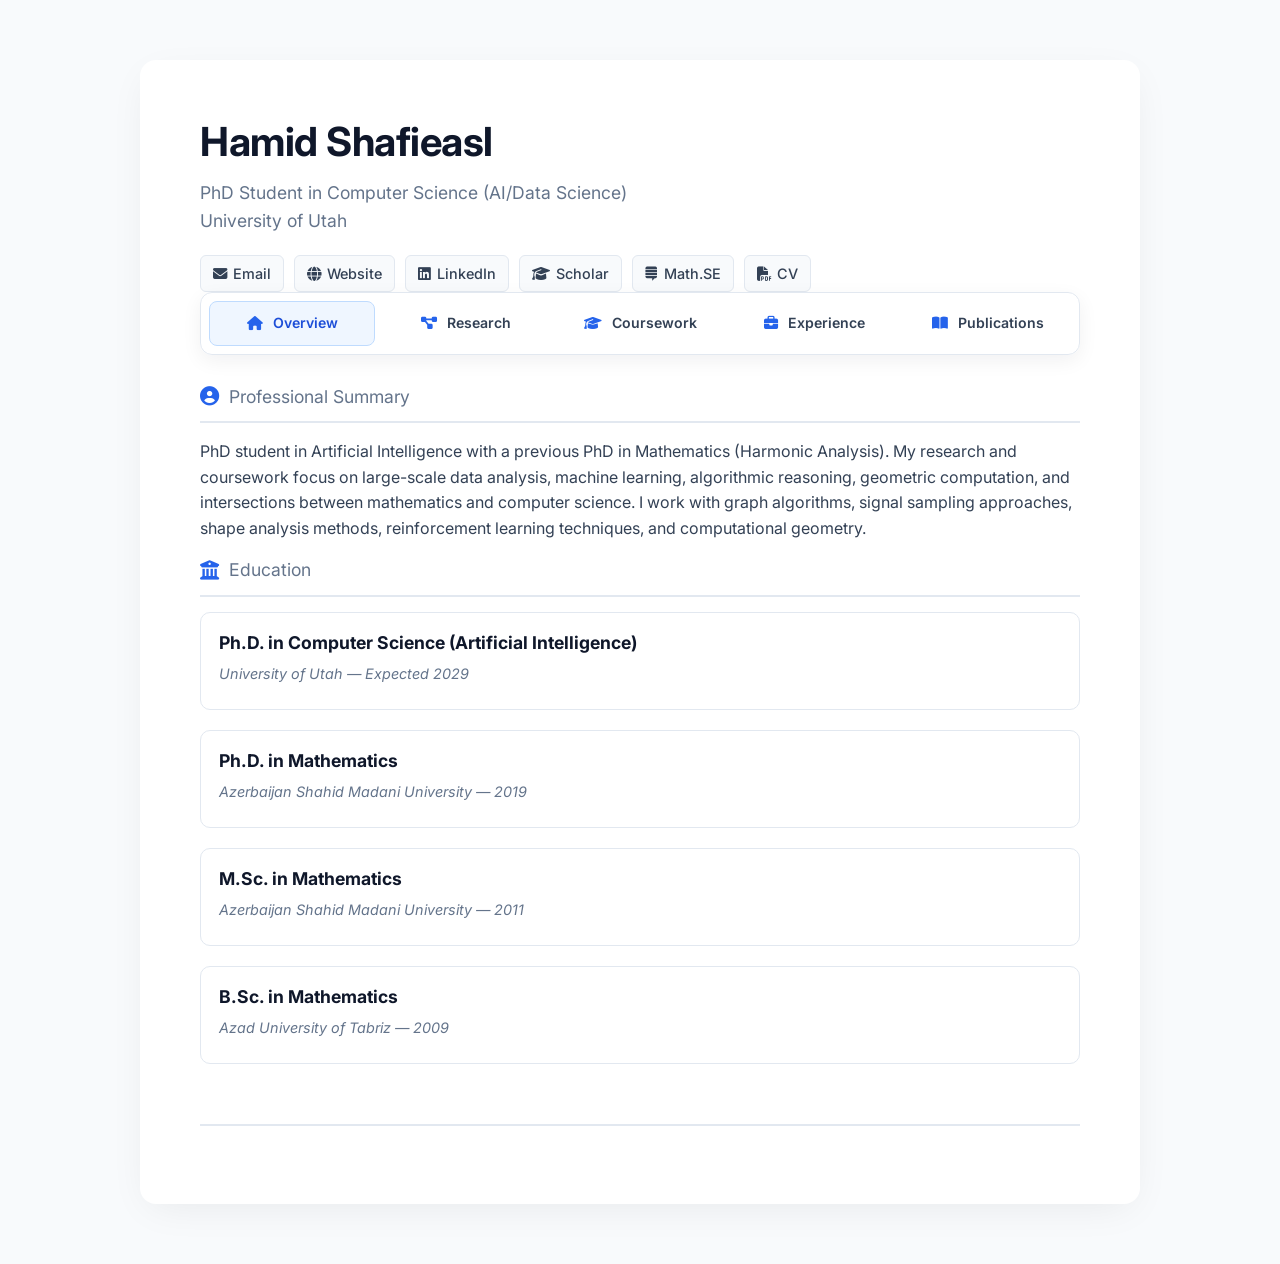
==== commit bd5d28bd: "Update print statement from 'Hello' to 'Goodbye'" ====
--- a/index.html
+++ b/index.html
@@ -7,713 +7,368 @@
     <link href="https://fonts.googleapis.com/css2?family=Inter:wght@300;400;500;600;700&display=swap" rel="stylesheet">
     <link rel="stylesheet" href="https://cdnjs.cloudflare.com/ajax/libs/font-awesome/6.4.0/css/all.min.css">
     
+
 <style>
-:root{
-    --bg:#000000;
-    --panel:#151515;
-    --panel2:#1d1d1d;
-    --text:#e7e7e7;
-    --muted:#aaa;
-    --white:#fff;
-    --red:#d71920;
-    --red2:#8f1116;
-    --border:#343434;
-}
-*{box-sizing:border-box}
-html{scroll-behavior:smooth}
-body{
-    margin:0;
-    font-family:'Inter',sans-serif;
-    color:var(--text);
-    line-height:1.68;
-    background:#000;
-}
-body:before{
-    content:"";
-    position:fixed;
-    left:0;top:0;bottom:0;
-    width:18px;
-    background:var(--red);
-    z-index:20;
-    animation:sidePulse 4s ease-in-out infinite;
-}
-.container{
-    position:relative;
-    overflow:hidden;
-    width:min(1080px,calc(100% - 34px));
-    margin:36px auto;
-    padding:54px 62px 64px;
-    background:rgba(18,18,18,.97);
-    border:1px solid var(--border);
-    border-radius:24px;
-    box-shadow:0 26px 68px rgba(0,0,0,.28);
-}
-.container:before{
-    content:"";
-    position:absolute;
-    right:0;top:0;
-    width:34%;height:8px;
-    background:var(--red);
-    animation:topStrip 5s ease-in-out infinite alternate;
-}
-.container:after{
-    content:"";
-    position:absolute;
-    right:0;top:13px;
-    width:17%;height:3px;
-    background:rgba(215,25,32,.55);
-}
-.header{
-    position:relative;
-    display:grid;
-    grid-template-columns:1fr auto;
-    gap:42px;
-    align-items:center;
-    padding-bottom:38px;
-    margin-bottom:24px;
-    border-bottom:1px solid var(--border);
-}
-.header:after{
-    content:"";
-    position:absolute;
-    left:0;bottom:-1px;
-    width:32%;height:3px;
-    background:linear-gradient(90deg,var(--red),transparent);
-}
-.header-text h1{
-    margin:0 0 8px;
-    font-size:clamp(2.35rem,5vw,3.45rem);
-    line-height:1.03;
-    letter-spacing:-.05em;
-    color:var(--white);
-}
-.header-text h1:after{
-    content:"";
-    display:block;
-    width:88px;height:5px;
-    margin-top:14px;
-    border-radius:999px;
-    background:var(--red);
-    animation:redGlow 3s ease-in-out infinite;
-}
-.header-text h2{
-    margin:0;
-    font-size:1.03rem;
-    font-weight:400;
-    color:var(--muted);
-}
-.header img{
-    width:156px;height:156px;
-    object-fit:cover;
-    border-radius:22px;
-    border:4px solid #555;
-    box-shadow:0 0 0 2px var(--red),0 16px 34px rgba(0,0,0,.3);
-    animation:imagePulse 4.5s ease-in-out infinite;
-    transition:transform .3s ease;
-}
-.header img:hover{transform:rotate(-1.5deg) scale(1.04)}
-.contact-links,.project-links,.badge-container{
-    display:flex;
-    flex-wrap:wrap;
-    gap:9px;
-}
-.contact-links{margin-top:22px}
-.contact-links a,.project-links a{
-    display:inline-flex;
-    align-items:center;
-    gap:7px;
-    padding:8px 13px;
-    border:1px solid #565656;
-    border-radius:999px;
-    background:#202020;
-    color:#eee;
-    text-decoration:none;
-    font-size:.88rem;
-    font-weight:600;
-    transition:.22s ease;
-}
-.contact-links a:hover,.project-links a:hover{
-    background:var(--red);
-    border-color:var(--red);
-    color:#fff;
-    transform:translateY(-2px);
-}
-.tab-nav{
-    position:sticky;
-    top:12px;
-    z-index:15;
-    display:grid;
-    grid-template-columns:repeat(5,minmax(0,1fr));
-    gap:8px;
-    margin:0 0 28px;
-    padding:8px;
-    background:rgba(18,18,18,.96);
-    border:1px solid #555;
-    border-radius:16px;
-    backdrop-filter:blur(12px);
-}
-.tab-button{
-    position:relative;
-    border:1px solid transparent;
-    border-radius:11px;
-    padding:11px 9px;
-    background:transparent;
-    color:#d0d0d0;
-    font:inherit;
-    font-size:.86rem;
-    font-weight:650;
-    cursor:pointer;
-    transition:.22s ease;
-}
-.tab-button i{color:#ff6267;margin-right:6px}
-.tab-button:after{
-    content:"";
-    position:absolute;
-    left:20%;right:20%;bottom:3px;
-    height:3px;
-    border-radius:999px;
-    background:var(--red);
-    transform:scaleX(0);
-    transition:transform .22s ease;
-}
-.tab-button:hover{background:rgba(255,255,255,.05);color:#fff;transform:translateY(-1px)}
-.tab-button.active{
-    background:linear-gradient(#262626,#171717);
-    border-color:rgba(215,25,32,.5);
-    color:#fff;
-}
-.tab-button.active:after{transform:scaleX(1)}
-.tab-panel{display:none}
-.tab-panel.active{display:block;animation:panelIn .38s ease both}
-.section-title{
-    position:relative;
-    display:flex;
-    align-items:center;
-    gap:10px;
-    margin:44px 0 22px;
-    padding:0 0 11px 16px;
-    color:#fff;
-    font-size:1.34rem;
-    border-bottom:1px solid var(--border);
-}
-.tab-panel>.section-title:first-child{margin-top:8px}
-.section-title:before{
-    content:"";
-    position:absolute;
-    left:0;top:4px;bottom:12px;
-    width:4px;
-    border-radius:999px;
-    background:var(--red);
-}
-.section-title:after{
-    content:"";
-    position:absolute;
-    right:0;bottom:-1px;
-    width:78px;height:3px;
-    background:var(--red);
-}
-.section-title i{color:var(--red)}
-.timeline-item,.publication,.project-card,.two-column-footer>div{
-    position:relative;
-    overflow:hidden;
-    background:linear-gradient(#1d1d1d,#121212);
-    border:1px solid var(--border);
-    border-radius:14px;
-    transition:transform .25s ease,border-color .25s ease,box-shadow .25s ease;
-}
-.timeline-item{
-    margin-bottom:16px;
-    padding:17px 19px;
-}
-.timeline-item:before,.publication:before{
-    content:"";
-    position:absolute;
-    left:0;top:0;bottom:0;
-    width:4px;
-    background:var(--red);
-}
-.timeline-item:hover,.publication:hover,.project-card:hover,.two-column-footer>div:hover{
-    transform:translateY(-4px);
-    border-color:rgba(215,25,32,.55);
-    box-shadow:0 14px 28px rgba(0,0,0,.24);
-}
-.timeline-item h4,.project-card h4,.publication h4{color:#fff;margin-top:0}
-.timeline-meta,.pub-journal{color:var(--muted)}
-.badge-container{margin-top:8px}
-.badge{
-    padding:6px 11px;
-    border:1px solid #5c3135;
-    border-radius:999px;
-    background:#3a2629;
-    color:#f3f3f3;
-    font-size:.82rem;
-    font-weight:600;
-    transition:.2s ease;
-}
-.badge:hover{
-    transform:translateY(-3px) scale(1.025);
-    border-color:var(--red);
-    box-shadow:0 8px 16px rgba(0,0,0,.2);
-}
-.course-expansion{margin-top:16px}
-.course-group{
-    position:relative;
-    overflow:hidden;
-    margin-top:13px;
-    padding:14px 14px 12px;
-    border:1px solid var(--border);
-    border-radius:12px;
-    background:#181818;
-}
-.course-group:before{
-    content:"";
-    position:absolute;
-    left:0;top:0;bottom:0;
-    width:5px;
-    background:linear-gradient(var(--red),rgba(215,25,32,.25));
-}
-.course-group:after{
-    content:"";
-    position:absolute;
-    left:24px;top:0;
-    width:110px;height:3px;
-    background:var(--red);
-}
-.course-group-title{
-    display:flex;
-    align-items:center;
-    gap:8px;
-    margin-bottom:10px;
-    color:#fff;
-    font-weight:700;
-    font-size:.94rem;
-}
-.course-group-title i{color:var(--red)}
-.project-grid{
-    display:grid;
-    grid-template-columns:repeat(2,minmax(0,1fr));
-    gap:16px;
-}
-.project-additions{margin-top:18px}
-.project-card{padding:20px}
-.project-card:before{
-    content:"";
-    position:absolute;
-    top:0;left:18px;
-    width:92px;height:4px;
-    background:var(--red);
-}
-.project-card:after{
-    content:"";
-    position:absolute;
-    right:-18px;bottom:15px;
-    width:95px;height:7px;
-    background:var(--red);
-    transform:rotate(-8deg);
-    opacity:.82;
-    transition:.3s ease;
-}
-.project-card:hover:after{width:145px;transform:rotate(-5deg) translateX(-8px)}
-.project-card>*{position:relative;z-index:1}
-.publication{
-    margin-bottom:13px;
-    padding:17px 19px 17px 22px;
-}
-.publication h4{margin-bottom:6px}
-.publication h4 a{color:#fff;text-decoration:none}
-.publication h4 a:hover{color:#ff6469}
-.publication p{margin:2px 0;font-size:.91rem}
-.two-column-footer{
-    display:grid!important;
-    grid-template-columns:repeat(2,minmax(0,1fr));
-    gap:22px!important;
-    margin-top:42px!important;
-}
-.two-column-footer>div{
-    min-width:0!important;
-    padding:20px;
-}
-.two-column-footer .section-title{margin-top:0!important}
-ul li::marker{color:var(--red)}
-@keyframes panelIn{from{opacity:0;transform:translateY(12px)}to{opacity:1;transform:none}}
-@keyframes redGlow{0%,100%{opacity:.55}50%{opacity:1}}
-@keyframes imagePulse{0%,100%{box-shadow:0 0 0 2px var(--red),0 16px 34px rgba(0,0,0,.3)}50%{box-shadow:0 0 0 5px rgba(215,25,32,.42),0 20px 42px rgba(0,0,0,.36)}}
-@keyframes sidePulse{0%,100%{filter:brightness(.75)}50%{filter:brightness(1.2)}}
-@keyframes topStrip{from{transform:translateX(-18px)}to{transform:translateX(18px)}}
-@media(max-width:820px){
-    .tab-nav{grid-template-columns:repeat(2,minmax(0,1fr));position:static}
-    .tab-button:last-child{grid-column:1/-1}
-}
-@media(max-width:760px){
-    .container{width:min(100% - 18px,1080px);margin:10px auto;padding:30px 22px 38px}
-    .header{grid-template-columns:1fr;text-align:center}
-    .header img{grid-row:1;margin:auto;width:132px;height:132px}
-    .contact-links,.project-links{justify-content:center}
-    .project-grid,.two-column-footer{grid-template-columns:1fr}
-}
-@media(max-width:520px){
-    .tab-nav{grid-template-columns:1fr}
-    .tab-button:last-child{grid-column:auto}
-}
-@media(prefers-reduced-motion:reduce){
-    *,*:before,*:after{animation:none!important;transition:none!important;scroll-behavior:auto!important}
-}
-
-body::after{
-    content:"";
-    position:fixed;
-    left:18px;
-    top:0;
-    bottom:0;
-    width:3px;
-    background:#ffd21f;
-    z-index:20;
-    box-shadow:0 0 10px rgba(255,210,31,.25);
-}
-
-.container::before{
-    width:46%;
-    height:14px;
-    background:var(--red);
-}
-
-.container::after{
-    top:17px;
-    width:30%;
-    height:3px;
-    background:#ffd21f;
-}
-
-.header::after{
-    width:46%;
-    height:7px;
-    background:var(--red);
-}
-
-.header::before{
-    content:"";
-    position:absolute;
-    left:0;
-    bottom:-5px;
-    width:28%;
-    height:2px;
-    background:#ffd21f;
-}
-
-.header-text h1::after{
-    width:130px;
-    height:8px;
-    background:var(--red);
-    box-shadow:0 5px 0 #ffd21f;
-}
-
-.section-title::before{
-    width:9px;
-    background:var(--red);
-}
-
-.section-title::after{
-    width:150px;
-    height:7px;
-    background:var(--red);
-}
-
-.section-title{
-    padding-left:22px;
-}
-
-.section-title span,
-.section-title{
-    overflow:visible;
-}
-
-.section-title > i::after{
-    content:"";
-}
-
-.tab-button::after{
-    height:5px;
-    background:var(--red);
-}
-
-.tab-button.active::before{
-    content:"";
-    position:absolute;
-    left:28%;
-    right:28%;
-    bottom:0;
-    height:1px;
-    background:#ffd21f;
-}
-
-.timeline-item::before,
-.publication::before{
-    width:9px;
-    background:var(--red);
-}
-
-.timeline-item::after{
-    content:"";
-    position:absolute;
-    left:9px;
-    top:0;
-    bottom:0;
-    width:2px;
-    background:#ffd21f;
-}
-
-.publication::after{
-    content:"";
-    position:absolute;
-    left:9px;
-    top:0;
-    bottom:0;
-    width:2px;
-    background:#ffd21f;
-}
-
-.project-card::before{
-    width:150px;
-    height:8px;
-    left:18px;
-    background:var(--red);
-}
-
-.project-card .project-links::before{
-    content:"";
-    position:absolute;
-    top:-13px;
-    left:0;
-    width:72px;
-    height:2px;
-    background:#ffd21f;
-}
-
-.project-links{
-    position:relative;
-}
-
-.project-card::after{
-    width:155px;
-    height:11px;
-    background:var(--red);
-}
-
-.project-card:hover::after{
-    width:220px;
-}
-
-.course-group::before{
-    width:10px;
-    background:var(--red);
-}
-
-.course-group::after{
-    left:30px;
-    width:165px;
-    height:7px;
-    background:var(--red);
-}
-
-.course-group-title::after{
-    content:"";
-    display:block;
-    width:54px;
-    height:2px;
-    margin-left:4px;
-    background:#ffd21f;
-}
-
-.two-column-footer>div::before{
-    content:"";
-    position:absolute;
-    top:0;
-    left:0;
-    width:150px;
-    height:8px;
-    background:var(--red);
-}
-
-.two-column-footer>div::after{
-    content:"";
-    position:absolute;
-    top:8px;
-    left:0;
-    width:72px;
-    height:2px;
-    background:#ffd21f;
-}
-
-@media(max-width:760px){
-    body::before{width:12px}
-    body::after{left:12px;width:2px}
-    .container::before{width:55%;height:10px}
-    .container::after{top:13px;width:36%}
-    .section-title::after{width:100px;height:5px}
-}
-
-
-/* Boundary-focused strip system */
-body::before,
-body::after,
-.container::before,
-.container::after,
-.header::before,
-.header::after,
-.header-text h1::after,
-.section-title::before,
-.section-title::after,
-.tab-button::before,
-.tab-button::after,
-.timeline-item::before,
-.timeline-item::after,
-.publication::before,
-.publication::after,
-.project-card::before,
-.project-card::after,
-.course-group::before,
-.course-group::after,
-.course-group-title::after,
-.two-column-footer>div::before,
-.two-column-footer>div::after,
-.project-card .project-links::before {
-    content: none !important;
-}
-
-/* Page frame: subtle and asymmetric */
-.container{
-    border-top:8px solid var(--red);
-    border-right:2px solid #ffd21f;
-    border-bottom:1px solid #2f2f2f;
-    border-left:1px solid #2f2f2f;
-}
-
-/* Header boundary */
-.header{
-    border-bottom:6px solid var(--red);
-    border-right:2px solid #ffd21f;
-    padding-right:14px;
-}
-
-/* Tab buttons: boundary only */
-.tab-button{
-    border-top:1px solid #3a3a3a;
-    border-right:1px solid #3a3a3a;
-    border-bottom:1px solid #3a3a3a;
-    border-left:5px solid transparent;
-}
-.tab-button.active{
-    border-left-color:var(--red);
-    border-bottom-color:#ffd21f;
-}
-.tab-button:hover{
-    border-left-color:rgba(215,25,32,.65);
-}
-
-/* Section headings: one-sided boundary accent */
-.section-title{
-    border-left:7px solid var(--red);
-    border-bottom:2px solid #ffd21f;
-    padding-left:14px;
-    padding-bottom:9px;
-}
-
-/* Timeline / education / experience cards */
-.timeline-item{
-    border-left:8px solid var(--red);
-    border-bottom:2px solid #ffd21f;
-}
-.timeline-item:nth-of-type(even){
-    border-left:1px solid var(--border);
-    border-right:8px solid var(--red);
-    border-bottom:2px solid #ffd21f;
-}
-
-/* Publications alternate edge accents */
-.publication{
-    border-left:8px solid var(--red);
-    border-top:1px solid var(--border);
-    border-right:1px solid var(--border);
-    border-bottom:2px solid #ffd21f;
-}
-.publication:nth-of-type(even){
-    border-left:1px solid var(--border);
-    border-right:8px solid var(--red);
-    border-bottom:2px solid #ffd21f;
-}
-
-/* Project cards: asymmetric corner-like boundary treatment */
-.project-card{
-    border-top:8px solid var(--red);
-    border-right:2px solid #ffd21f;
-    border-bottom:1px solid var(--border);
-    border-left:1px solid var(--border);
-}
-.project-card:nth-child(even){
-    border-top:1px solid var(--border);
-    border-right:1px solid var(--border);
-    border-bottom:8px solid var(--red);
-    border-left:2px solid #ffd21f;
-}
-
-/* Coursework grouping */
-.course-group{
-    border-left:8px solid var(--red);
-    border-top:1px solid var(--border);
-    border-right:1px solid var(--border);
-    border-bottom:2px solid #ffd21f;
-}
-.course-group:nth-child(even){
-    border-left:2px solid #ffd21f;
-    border-right:8px solid var(--red);
-    border-bottom:1px solid var(--border);
-}
-
-/* Awards / research interests */
-.two-column-footer>div{
-    border-top:8px solid var(--red);
-    border-left:1px solid var(--border);
-    border-right:2px solid #ffd21f;
-    border-bottom:1px solid var(--border);
-}
-.two-column-footer>div:nth-child(even){
-    border-top:1px solid var(--border);
-    border-left:2px solid #ffd21f;
-    border-right:1px solid var(--border);
-    border-bottom:8px solid var(--red);
-}
-
-/* Keep hover movement but avoid extra glow/noise */
-.timeline-item:hover,
-.publication:hover,
-.project-card:hover,
-.two-column-footer>div:hover{
-    box-shadow:0 12px 24px rgba(0,0,0,.20);
-    border-color:inherit;
-}
-
-@media(max-width:760px){
-    .container{
-        border-top-width:6px;
-        border-right-width:1px;
+:root {
+    --primary-color: #0f172a;
+    --accent-color: #2563eb;
+    --bg-color: #f8fafc;
+    --text-main: #334155;
+    --text-light: #64748b;
+    --card-bg: #ffffff;
+    --border-color: #e2e8f0;
+}
+
+* { box-sizing: border-box; }
+
+html { scroll-behavior: smooth; }
+
+body {
+    font-family: 'Inter', sans-serif;
+    margin: 0;
+    padding: 0;
+    background-color: var(--bg-color);
+    color: var(--text-main);
+    line-height: 1.6;
+}
+
+.container {
+    max-width: 1000px;
+    margin: 60px auto;
+    background: var(--card-bg);
+    padding: 50px 60px;
+    border-radius: 16px;
+    box-shadow: 0 10px 40px -10px rgba(0,0,0,0.08);
+}
+
+.header {
+    display: flex;
+    justify-content: space-between;
+    align-items: center;
+    border-bottom: 2px solid var(--border-color);
+    padding-bottom: 40px;
+    margin-bottom: 28px;
+    gap: 30px;
+}
+
+.header-text { flex: 1; }
+
+.header-text h1 {
+    margin: 0 0 5px 0;
+    font-size: 2.5rem;
+    color: var(--primary-color);
+    font-weight: 700;
+    letter-spacing: -0.5px;
+}
+
+.header-text h2 {
+    margin: 0 0 15px 0;
+    font-size: 1.1rem;
+    color: var(--text-light);
+    font-weight: 400;
+}
+
+.contact-links,
+.project-links,
+.badge-container {
+    display: flex;
+    flex-wrap: wrap;
+    gap: 10px;
+}
+
+.contact-links { margin-top: 20px; }
+
+.contact-links a,
+.project-links a {
+    display: inline-flex;
+    align-items: center;
+    gap: 6px;
+    color: var(--text-main);
+    text-decoration: none;
+    font-size: 0.9rem;
+    font-weight: 500;
+    padding: 6px 12px;
+    background: var(--bg-color);
+    border: 1px solid var(--border-color);
+    border-radius: 6px;
+    transition: all 0.2s ease;
+}
+
+.contact-links a:hover,
+.project-links a:hover {
+    background: var(--accent-color);
+    color: white;
+    transform: translateY(-2px);
+}
+
+.header img {
+    width: 150px;
+    height: 150px;
+    border-radius: 50%;
+    object-fit: cover;
+    border: 4px solid white;
+    box-shadow: 0 8px 20px rgba(0,0,0,0.1);
+}
+
+.tab-nav {
+    position: sticky;
+    top: 12px;
+    z-index: 10;
+    display: grid;
+    grid-template-columns: repeat(5, minmax(0,1fr));
+    gap: 8px;
+    padding: 8px;
+    margin-bottom: 28px;
+    background: rgba(255,255,255,0.96);
+    border: 1px solid var(--border-color);
+    border-radius: 12px;
+    box-shadow: 0 6px 20px rgba(15,23,42,0.06);
+    backdrop-filter: blur(10px);
+}
+
+.tab-button {
+    border: 1px solid transparent;
+    border-radius: 8px;
+    padding: 10px 8px;
+    background: transparent;
+    color: var(--text-main);
+    font: inherit;
+    font-size: 0.88rem;
+    font-weight: 600;
+    cursor: pointer;
+    transition: all 0.2s ease;
+}
+
+.tab-button i {
+    color: var(--accent-color);
+    margin-right: 6px;
+}
+
+.tab-button:hover {
+    background: #f1f5f9;
+}
+
+.tab-button.active {
+    background: #eff6ff;
+    color: #1d4ed8;
+    border-color: #bfdbfe;
+}
+
+.tab-panel { display: none; }
+
+.tab-panel.active {
+    display: block;
+    animation: fadeIn .28s ease;
+}
+
+@keyframes fadeIn {
+    from { opacity: 0; transform: translateY(6px); }
+    to { opacity: 1; transform: translateY(0); }
+}
+
+.section-title {
+    font-size: 1.4rem;
+    color: var(--primary-color);
+    border-bottom: 2px solid var(--border-color);
+    padding-bottom: 10px;
+    margin-bottom: 25px;
+    margin-top: 50px;
+    font-weight: 600;
+    display: flex;
+    align-items: center;
+    gap: 10px;
+}
+
+.tab-panel > .section-title:first-child { margin-top: 8px; }
+
+.section-title i {
+    color: var(--accent-color);
+    font-size: 1.2rem;
+}
+
+p { margin-bottom: 15px; }
+
+.timeline-item {
+    margin-bottom: 20px;
+    padding: 16px 18px;
+    background: white;
+    border: 1px solid var(--border-color);
+    border-radius: 10px;
+}
+
+.timeline-item h4 {
+    margin: 0 0 5px 0;
+    color: var(--primary-color);
+    font-size: 1.1rem;
+}
+
+.timeline-meta {
+    font-size: 0.9rem;
+    color: var(--text-light);
+    margin-bottom: 8px;
+    font-style: italic;
+}
+
+ul {
+    padding-left: 20px;
+    margin-top: 5px;
+}
+
+ul li {
+    margin-bottom: 8px;
+    position: relative;
+}
+
+ul li::marker { color: var(--accent-color); }
+
+.badge-container { margin-bottom: 20px; }
+
+.badge {
+    background: #eff6ff;
+    color: #1d4ed8;
+    padding: 6px 14px;
+    border-radius: 20px;
+    font-size: 0.85rem;
+    font-weight: 500;
+    border: 1px solid #bfdbfe;
+}
+
+.course-group {
+    margin-top: 14px;
+    padding: 15px;
+    background: #f8fafc;
+    border: 1px solid var(--border-color);
+    border-radius: 10px;
+}
+
+.course-group-title {
+    display: flex;
+    align-items: center;
+    gap: 8px;
+    margin-bottom: 10px;
+    color: var(--primary-color);
+    font-weight: 600;
+}
+
+.course-group-title i { color: var(--accent-color); }
+
+.project-grid {
+    display: grid;
+    grid-template-columns: repeat(2, minmax(0,1fr));
+    gap: 16px;
+}
+
+.project-additions { margin-top: 18px; }
+
+.project-card {
+    background: white;
+    padding: 20px;
+    border-radius: 10px;
+    border: 1px solid var(--border-color);
+    transition: transform 0.2s ease, box-shadow 0.2s ease;
+}
+
+.project-card:hover {
+    transform: translateY(-3px);
+    box-shadow: 0 8px 22px rgba(15,23,42,0.08);
+}
+
+.project-card h4 {
+    margin: 0 0 8px;
+    color: var(--primary-color);
+}
+
+.publication {
+    background: var(--card-bg);
+    padding: 20px;
+    border-radius: 10px;
+    margin-bottom: 20px;
+    border: 1px solid var(--border-color);
+    border-left: 4px solid var(--accent-color);
+    transition: transform 0.2s ease, box-shadow 0.2s ease;
+}
+
+.publication:hover {
+    transform: translateX(5px);
+    box-shadow: 0 4px 15px rgba(0,0,0,0.05);
+}
+
+.publication h4 {
+    margin: 0 0 8px 0;
+    font-size: 1.1rem;
+    line-height: 1.4;
+}
+
+.publication h4 a {
+    color: var(--primary-color);
+    text-decoration: none;
+    transition: color 0.2s;
+}
+
+.publication h4 a:hover { color: var(--accent-color); }
+
+.publication p {
+    margin: 4px 0;
+    font-size: 0.95rem;
+}
+
+.pub-journal {
+    color: var(--text-light);
+    font-weight: 500;
+}
+
+.two-column-footer {
+    display: grid !important;
+    grid-template-columns: repeat(2, minmax(0,1fr));
+    gap: 40px !important;
+    margin-top: 40px !important;
+}
+
+.two-column-footer > div {
+    min-width: 0 !important;
+}
+
+.two-column-footer .section-title {
+    margin-top: 0 !important;
+}
+
+@media (max-width: 768px) {
+    .container {
+        margin: 20px;
+        padding: 30px 20px;
     }
-    .header{
-        border-bottom-width:4px;
-        border-right-width:1px;
+
+    .header {
+        flex-direction: column-reverse;
+        text-align: center;
     }
-    .timeline-item,
-    .publication,
-    .project-card,
-    .course-group,
-    .two-column-footer>div{
-        border-left-width:6px;
-        border-right-width:1px;
-        border-top-width:1px;
-        border-bottom-width:2px;
+
+    .contact-links,
+    .project-links {
+        justify-content: center;
     }
-}
-
+
+    .tab-nav {
+        position: static;
+        grid-template-columns: repeat(2, minmax(0,1fr));
+    }
+
+    .tab-button:last-child {
+        grid-column: 1 / -1;
+    }
+
+    .project-grid,
+    .two-column-footer {
+        grid-template-columns: 1fr !important;
+    }
+}
+
+@media (max-width: 480px) {
+    .tab-nav { grid-template-columns: 1fr; }
+    .tab-button:last-child { grid-column: auto; }
+}
 </style>
+
 
 </head>
 
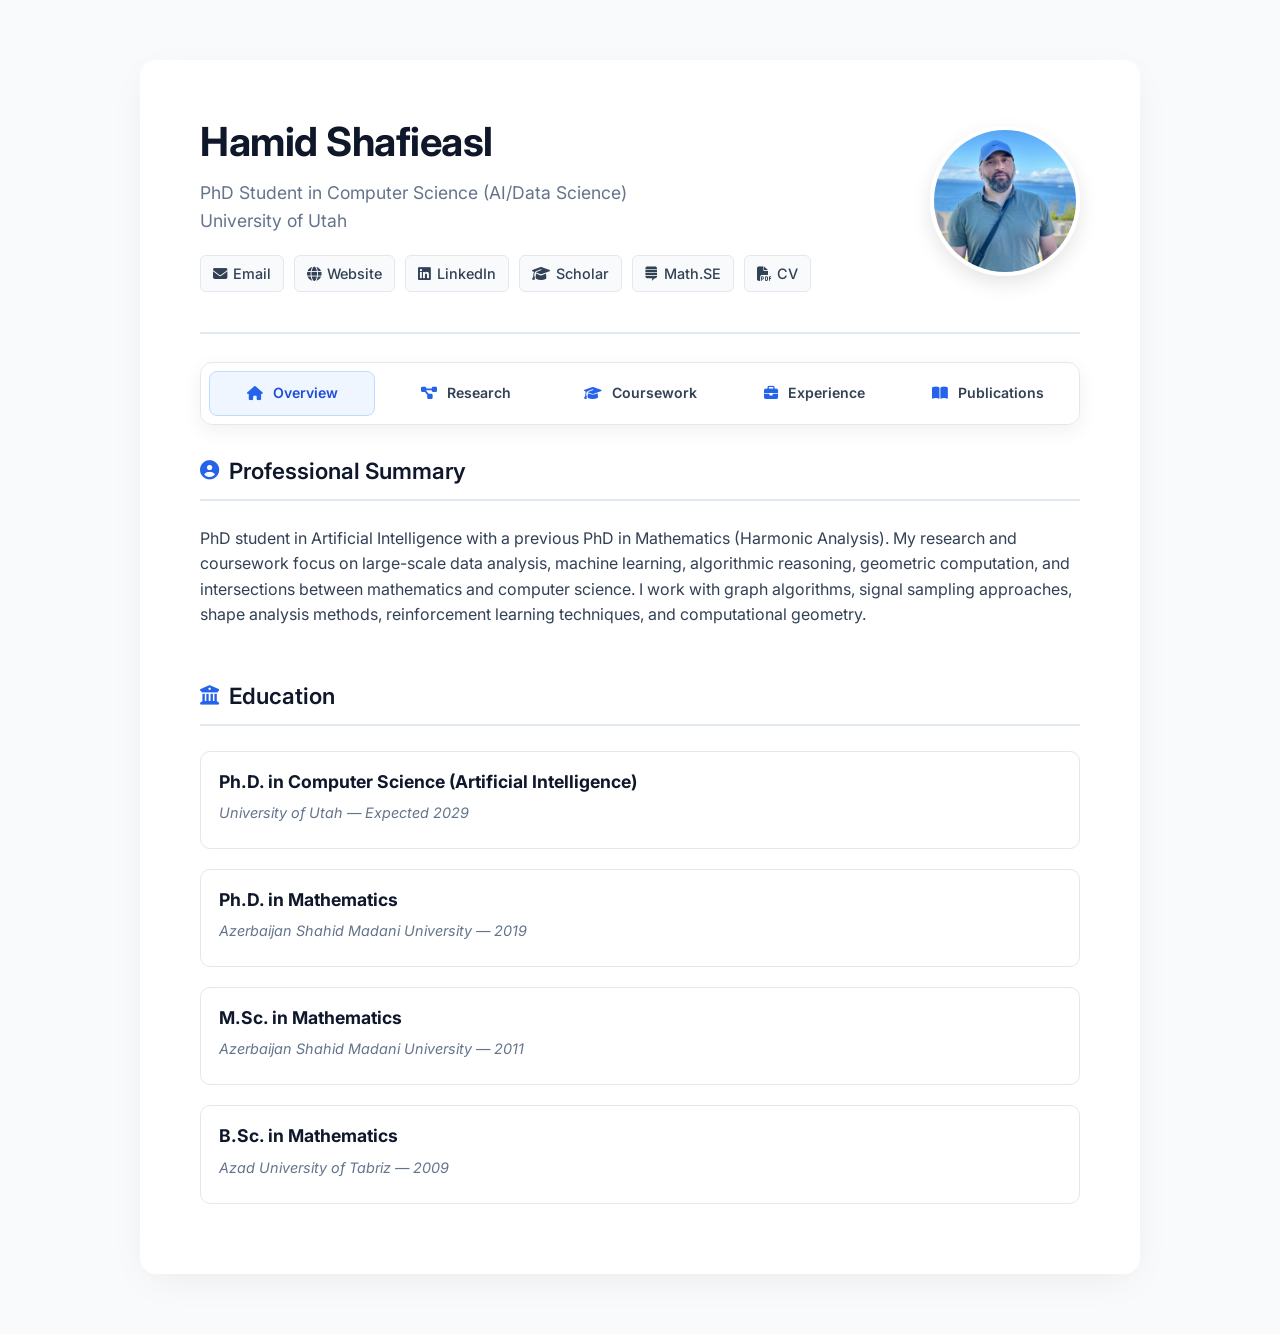
==== commit 5abee77d: "Change greeting from 'Hello' to 'Goodbye'" ====
--- a/index.html
+++ b/index.html
@@ -6,7 +6,6 @@
     <title>Hamid Shafieasl - Academic Homepage</title>
     <link href="https://fonts.googleapis.com/css2?family=Inter:wght@300;400;500;600;700&display=swap" rel="stylesheet">
     <link rel="stylesheet" href="https://cdnjs.cloudflare.com/ajax/libs/font-awesome/6.4.0/css/all.min.css">
-    
 
 <style>
 :root {
@@ -369,254 +368,299 @@
 }
 </style>
 
-
 </head>
 
 <body>
 <div class="container">
+
     <div class="header">
         <div class="header-text">
             <h1>Hamid Shafieasl</h1>
             <h2>PhD Student in Computer Science (AI/Data Science) <br> University of Utah</h2>
-            
+
             <div class="contact-links">
                 <a href="mailto:hamidmath2013@outlook.com" title="Email"><i class="fas fa-envelope"></i> Email</a>
                 <a href="https://hamidmath.github.io" title="Website"><i class="fas fa-globe"></i> Website</a>
                 <a href="https://www.linkedin.com/in/hamidshafieasl/" title="LinkedIn"><i class="fab fa-linkedin"></i> LinkedIn</a>
                 <a href="https://scholar.google.com/citations?user=fiP4N3oAAAAJ" title="Google Scholar"><i class="fas fa-graduation-cap"></i> Scholar</a>
                 <a href="https://math.stackexchange.com/users/97252/hamid-shafie-asl" title="Math StackExchange"><i class="fab fa-stack-exchange"></i> Math.SE</a>
-                <a href="https://hamidmath.github.io/CV.pdf" title="Curriculum Vitae"><i class="fas fa-file-pdf"></i> CV</a>
-            </div>
-        
-<nav class="tab-nav" aria-label="Portfolio sections">
-    <button class="tab-button active" data-tab="overview"><i class="fas fa-house"></i> Overview</button>
-    <button class="tab-button" data-tab="research"><i class="fas fa-project-diagram"></i> Research</button>
-    <button class="tab-button" data-tab="coursework"><i class="fas fa-graduation-cap"></i> Coursework</button>
-    <button class="tab-button" data-tab="experience"><i class="fas fa-briefcase"></i> Experience</button>
-    <button class="tab-button" data-tab="publications"><i class="fas fa-book-open"></i> Publications</button>
-</nav>
-
-<main class="tab-shell">
-    <section class="tab-panel active" id="overview">
-        <h2 class="section-title"><i class="fas fa-user-circle"></i> Professional Summary</h2>
-    <p>
-        PhD student in Artificial Intelligence with a previous PhD in Mathematics (Harmonic Analysis).
-        My research and coursework focus on large-scale data analysis, machine learning, algorithmic reasoning,
-        geometric computation, and intersections between mathematics and computer science.
-        I work with graph algorithms, signal sampling approaches, shape analysis methods, reinforcement learning
-        techniques, and computational geometry.  
-    </p>
-    
-        <h2 class="section-title"><i class="fas fa-university"></i> Education</h2>
-    
-    <div class="timeline-item">
-        <h4>Ph.D. in Computer Science (Artificial Intelligence)</h4>
-        <div class="timeline-meta">University of Utah — Expected 2029</div>
+                <a href="CV.pdf" title="Curriculum Vitae"><i class="fas fa-file-pdf"></i> CV</a>
+            </div>
+        </div>
+
+        <img src="pic.jpg" alt="Hamid Shafieasl">
     </div>
-    <div class="timeline-item">
-        <h4>Ph.D. in Mathematics</h4>
-        <div class="timeline-meta">Azerbaijan Shahid Madani University — 2019</div>
-    </div>
-    <div class="timeline-item">
-        <h4>M.Sc. in Mathematics</h4>
-        <div class="timeline-meta">Azerbaijan Shahid Madani University — 2011</div>
-    </div>
-    <div class="timeline-item">
-        <h4>B.Sc. in Mathematics</h4>
-        <div class="timeline-meta">Azad University of Tabriz — 2009</div>
-    </div>
-    
-    </section>
-
-    <section class="tab-panel" id="research">
-        <h2 class="section-title"><i class="fas fa-project-diagram"></i> Research & Projects</h2>
-    <ul>
-        <li><strong>Computational Geometry (Submitted Paper):</strong> Developed an interdisciplinary method for analyzing star-shaped and non-star-shaped objects in 2D space. Bridged mathematical structure with CS applications like shape recognition and boundary representation.</li>
-        <li><strong>Geometric Origami Modeling:</strong> Used Python + Rhino-Grasshopper to study curved origami behavior with mathematical and algorithmic insights.</li>
-        <li><strong>Discrete Curve Geometry:</strong> Investigated curvature, torsion, and shape properties of sampled curves for use in graphics and CAD.</li>
-    </ul>
-    
-<div class="project-grid project-additions">
-    <article class="project-card">
-        <h4>Rotation-Invariant Shape Representation</h4>
-        <p>Computational geometry and similarity-function project for rotation-invariant comparison of planar shapes.</p>
-        <div class="project-links">
-            <a href="https://hamidmath.github.io/SquidRepresentaion/" target="_blank" rel="noopener"><i class="fas fa-cube"></i> Interactive Project</a>
-            <a href="https://arxiv.org/abs/2605.27498" target="_blank" rel="noopener"><i class="fas fa-file-lines"></i> arXiv Paper</a>
-        </div>
-    </article>
-
-    <article class="project-card">
-        <h4>Galaxy Shape Geometry</h4>
-        <p>Computational geometry and similarity-function project focused on geometric structure and comparison of complex shapes.</p>
-        <div class="project-links">
-            <a href="https://hamidmath.github.io/Galaxies/" target="_blank" rel="noopener"><i class="fas fa-star"></i> View Project</a>
-        </div>
-    </article>
-
-    <article class="project-card">
-        <h4>Signature Tool</h4>
-        <p>Interactive project for geometric signatures and similarity analysis of shapes.</p>
-        <div class="project-links">
-            <a href="signature_tool.html"><i class="fas fa-wave-square"></i> Open Project</a>
-        </div>
-    </article>
-</div>
-
-    </section>
-
-    <section class="tab-panel" id="coursework">
-        <h2 class="section-title"><i class="fas fa-laptop-code"></i> Technical Skills & Coursework</h2>
-    
-    <div class="timeline-item">
-        <h4>Programming & Tools</h4>
-        <div class="badge-container">
-            <span class="badge">Python</span>
-            <span class="badge">OOP</span>
-            <span class="badge">NumPy</span>
-            <span class="badge">SciPy</span>
-            <span class="badge">Matplotlib</span>
-            <span class="badge">Rhino-Grasshopper</span>
-        </div>
-    </div>
-    <div class="timeline-item">
-        <h4>Data & AI Specialties</h4>
-        <p>High-dimensional data handling, signal sampling methods, noise reduction, graph algorithms (PageRank, Dijkstra), supervised/unsupervised learning, reinforcement learning, classification, and feature extraction.</p>
-    </div>
-    <div class="timeline-item">
-        <h4>Mathematics & Geometry</h4>
-        <p>Harmonic analysis, linear algebra, probability, differential equations, complex analysis, discrete structures, 2D object classification, and structural analysis of star-shaped objects.</p>
-    </div>
-    <div class="timeline-item">
-        <h4>Graduate Coursework</h4>
-        <div class="badge-container">
-            <span class="badge">High-Dimensional Data Analysis</span>
-            <span class="badge">Data Mining</span>
-            <span class="badge">Artificial Intelligence</span>
-            <span class="badge">Machine Learning</span>
-        </div>
-    </div>
-    
-<div class="course-expansion">
-    <div class="course-group">
-        <div class="course-group-title"><i class="fas fa-microchip"></i> Additional Computer Science Coursework</div>
-        <div class="badge-container">
-            <span class="badge">Computational Topology</span>
-        </div>
-    </div>
-
-    <div class="course-group">
-        <div class="course-group-title"><i class="fas fa-square-root-variable"></i> Additional Mathematics Coursework</div>
-        <div class="badge-container">
-            <span class="badge">Abstract Harmonic Analysis</span>
-            <span class="badge">Functional Analysis</span>
-            <span class="badge">Real Analysis</span>
-            <span class="badge">Complex Analysis</span>
-            <span class="badge">Algebraic Topology</span>
-            <span class="badge">Advanced Algebra</span>
-            <span class="badge">Operator Algebras</span>
-            <span class="badge">Calculus of Variations</span>
-            <span class="badge">Convex Optimization</span>
-            <span class="badge">Measure Algebras on Groups and Semigroups</span>
-            <span class="badge">Amenability of Groups and Semigroups</span>
-        </div>
-    </div>
-</div>
-
-    </section>
-
-    <section class="tab-panel" id="experience">
-        <h2 class="section-title"><i class="fas fa-briefcase"></i> Professional Experience</h2>
-    
-    <div class="timeline-item">
-        <h4>Python Instructor</h4>
-        <div class="timeline-meta">Private Institutes (2020–Present)</div>
-        <ul>
-            <li>Taught Python with a focus on data workflows, algorithm design, and machine learning fundamentals.</li>
-        </ul>
-    </div>
-    <div class="timeline-item">
-        <h4>Mathematics Lecturer</h4>
-        <div class="timeline-meta">Azerbaijan Shahid Madani University (2010–2018)</div>
-        <ul>
-            <li>Taught Linear Algebra, Calculus, Analysis, Differential Equations, Complex Functions, and Discrete Mathematics.</li>
-            <li>Guided students in mathematical thinking applied to algorithms and computational tasks.</li>
-        </ul>
-    </div>
-    <div class="timeline-item">
-        <h4>Mathematics Teacher</h4>
-        <div class="timeline-meta">Various Colleges (2009–2024)</div>
-        <ul>
-            <li>Taught advanced mathematics emphasizing quantitative reasoning and rigorous problem-solving.</li>
-        </ul>
-    </div>
-    
-    </section>
-
-    <section class="tab-panel" id="publications">
-        <h2 class="section-title"><i class="fas fa-book"></i> Publications</h2>
-    <div class="publication">
-      <h4><a href="https://arxiv.org/abs/2605.27498" target="_blank">Rotation-Invariant Vectorized Shape Representations</a></h4>
-      <p class="pub-journal">arXiv preprint, 2026</p>
-      <p>H. Shafieasl, J.M. Phillips</p>
-    </div>
-    <div class="publication">
-        <h4><a href="https://www.heldermann.de/JGG/JGG28/JGG282/jgg28013.htm" target="_blank">Parameterized Folded State Shape Modeling of David Huffman’s Ellipse</a></h4>
-        <p class="pub-journal">Journal for Geometry and Graphics, 28(2):199–212, 2025</p>
-        <p>A. Safary, H. Shafieasl, J. Mitani</p>
-    </div>
-    <div class="publication">
-        <h4><a href="https://www.heldermann.de/JGG/JGG28/JGG281/jgg28006.htm" target="_blank">Geometric Design Tool for One-Fold, a Curved Origami with a Single Fold</a></h4>
-        <p class="pub-journal">Journal for Geometry and Graphics, 28(1):089–101, 2024</p>
-        <p>A. Safary, H. Shafieasl, J. Mitani</p>
-    </div>
-    <div class="publication">
-        <h4><a href="https://www.pmf.ni.ac.rs/filomat-content/2020/34-5/34-5-30-1459.pdf" target="_blank">Bounded Pseudo-Amenability and Contractibility of Certain Banach Algebras</a></h4>
-        <p class="pub-journal">Filomat, 34(5):1701–1712, 2020</p>
-        <p>H. Pourmahmood-Aghababa, M.H. Sattari, H. Shafieasl</p>
-    </div>
-    <div class="publication">
-        <h4><a href="https://www.m-hikari.com/imf/imf-2020/5-8-2020/p/shafieaslIMF5-8-2020.pdf" target="_blank">A Note on Ramified Coverings of Riemann Surfaces</a></h4>
-        <p class="pub-journal">International Mathematical Forum, 15(8):377–381, 2020</p>
-        <p>H. Shafieasl</p>
-    </div>
-    <div class="publication">
-        <h4><a href="https://scma.maragheh.ac.ir/article_22501.html" target="_blank">Symmetric Module and Connes Amenability</a></h4>
-        <p class="pub-journal">Sahand Communications in Mathematical Analysis, 5(1):49–59, 2017</p>
-        <p>H. Shafieasl, M.H. Sattari</p>
-    </div>
-    <div class="publication">
-        <h4><a href="https://www.semnan.ac.ir/files/2/1397/jhs/v6n1_3.pdf" target="_blank">Product of Derivations on Triangular Banach Algebras</a></h4>
-        <p class="pub-journal">Journal of Hyperstructures, 6(1), 2017</p>
-        <p>M.H. Sattari, H. Shafieasl</p>
-    </div>
-    <div class="publication">
-        <h4><a href="https://arxiv.org/abs/2603.09198" target="_blank">On the extension of inner derivations from dense ideals in Banach algebras</a></h4>
-        <p class="pub-journal">arXiv preprint 2026</p>
-        <p>H. Shafieasl, A. M. Tavakkoli</p>
-    </div>
-    <div class="two-column-footer">
-        <div style="flex: 1; min-width: 300px;">
-            <h2 class="section-title" style="margin-top: 0;"><i class="fas fa-award"></i> Awards & Honors</h2>
+
+    <nav class="tab-nav" aria-label="Portfolio sections">
+        <button class="tab-button active" data-tab="overview"><i class="fas fa-house"></i> Overview</button>
+        <button class="tab-button" data-tab="research"><i class="fas fa-project-diagram"></i> Research</button>
+        <button class="tab-button" data-tab="coursework"><i class="fas fa-graduation-cap"></i> Coursework</button>
+        <button class="tab-button" data-tab="experience"><i class="fas fa-briefcase"></i> Experience</button>
+        <button class="tab-button" data-tab="publications"><i class="fas fa-book-open"></i> Publications</button>
+    </nav>
+
+    <main class="tab-shell">
+
+        <section class="tab-panel active" id="overview">
+            <h2 class="section-title"><i class="fas fa-user-circle"></i> Professional Summary</h2>
+
+            <p>
+                PhD student in Artificial Intelligence with a previous PhD in Mathematics (Harmonic Analysis).
+                My research and coursework focus on large-scale data analysis, machine learning, algorithmic reasoning,
+                geometric computation, and intersections between mathematics and computer science.
+                I work with graph algorithms, signal sampling approaches, shape analysis methods, reinforcement learning
+                techniques, and computational geometry.
+            </p>
+
+            <h2 class="section-title"><i class="fas fa-university"></i> Education</h2>
+
+            <div class="timeline-item">
+                <h4>Ph.D. in Computer Science (Artificial Intelligence)</h4>
+                <div class="timeline-meta">University of Utah — Expected 2029</div>
+            </div>
+
+            <div class="timeline-item">
+                <h4>Ph.D. in Mathematics</h4>
+                <div class="timeline-meta">Azerbaijan Shahid Madani University — 2019</div>
+            </div>
+
+            <div class="timeline-item">
+                <h4>M.Sc. in Mathematics</h4>
+                <div class="timeline-meta">Azerbaijan Shahid Madani University — 2011</div>
+            </div>
+
+            <div class="timeline-item">
+                <h4>B.Sc. in Mathematics</h4>
+                <div class="timeline-meta">Azad University of Tabriz — 2009</div>
+            </div>
+        </section>
+
+
+        <section class="tab-panel" id="research">
+            <h2 class="section-title"><i class="fas fa-project-diagram"></i> Research & Projects</h2>
+
             <ul>
-                <li>Ranked 1st in Cumulative GPA (B.Sc. and M.Sc. in Mathematics).</li>
+                <li><strong>Computational Geometry (Submitted Paper):</strong> Developed an interdisciplinary method for analyzing star-shaped and non-star-shaped objects in 2D space. Bridged mathematical structure with CS applications like shape recognition and boundary representation.</li>
+                <li><strong>Geometric Origami Modeling:</strong> Used Python + Rhino-Grasshopper to study curved origami behavior with mathematical and algorithmic insights.</li>
+                <li><strong>Discrete Curve Geometry:</strong> Investigated curvature, torsion, and shape properties of sampled curves for use in graphics and CAD.</li>
             </ul>
-        </div>
-        
-        <div style="flex: 1; min-width: 300px;">
-            <h2 class="section-title" style="margin-top: 0;"><i class="fas fa-lightbulb"></i> Research Interests</h2>
-            <ul>
-                <li>High-Dimensional Data & Large-Scale Computation</li>
-                <li>Machine Learning & Reinforcement Learning</li>
-                <li>Computational Geometry & Shape Analysis</li>
-                <li>Graph Algorithms & Spectral Methods</li>
-                <li>Mathematics–Machine Learning Interfaces</li>
-            </ul>
-        </div>
-    </div>
-
-    </section>
-</main>
+
+            <div class="project-grid project-additions">
+
+                <article class="project-card">
+                    <h4>Rotation-Invariant Shape Representation</h4>
+                    <p>Computational geometry and similarity-function project for rotation-invariant comparison of planar shapes.</p>
+
+                    <div class="project-links">
+                        <a href="https://hamidmath.github.io/SquidRepresentaion/" target="_blank" rel="noopener"><i class="fas fa-cube"></i> Interactive Project</a>
+                        <a href="https://arxiv.org/abs/2605.27498" target="_blank" rel="noopener"><i class="fas fa-file-lines"></i> arXiv Paper</a>
+                    </div>
+                </article>
+
+                <article class="project-card">
+                    <h4>Galaxy Shape Geometry</h4>
+                    <p>Computational geometry and similarity-function project focused on geometric structure and comparison of complex shapes.</p>
+
+                    <div class="project-links">
+                        <a href="https://hamidmath.github.io/Galaxies/" target="_blank" rel="noopener"><i class="fas fa-star"></i> View Project</a>
+                    </div>
+                </article>
+
+                <article class="project-card">
+                    <h4>Signature Tool</h4>
+                    <p>Interactive project for geometric signatures and similarity analysis of shapes.</p>
+
+                    <div class="project-links">
+                        <a href="signature_tool.html"><i class="fas fa-wave-square"></i> Open Project</a>
+                    </div>
+                </article>
+
+            </div>
+        </section>
+
+
+        <section class="tab-panel" id="coursework">
+            <h2 class="section-title"><i class="fas fa-laptop-code"></i> Technical Skills & Coursework</h2>
+
+            <div class="timeline-item">
+                <h4>Programming & Tools</h4>
+
+                <div class="badge-container">
+                    <span class="badge">Python</span>
+                    <span class="badge">OOP</span>
+                    <span class="badge">NumPy</span>
+                    <span class="badge">SciPy</span>
+                    <span class="badge">Matplotlib</span>
+                    <span class="badge">Rhino-Grasshopper</span>
+                </div>
+            </div>
+
+            <div class="timeline-item">
+                <h4>Data & AI Specialties</h4>
+                <p>High-dimensional data handling, signal sampling methods, noise reduction, graph algorithms (PageRank, Dijkstra), supervised/unsupervised learning, reinforcement learning, classification, and feature extraction.</p>
+            </div>
+
+            <div class="timeline-item">
+                <h4>Mathematics & Geometry</h4>
+                <p>Harmonic analysis, linear algebra, probability, differential equations, complex analysis, discrete structures, 2D object classification, and structural analysis of star-shaped objects.</p>
+            </div>
+
+            <div class="timeline-item">
+                <h4>Graduate Coursework</h4>
+
+                <div class="badge-container">
+                    <span class="badge">High-Dimensional Data Analysis</span>
+                    <span class="badge">Data Mining</span>
+                    <span class="badge">Artificial Intelligence</span>
+                    <span class="badge">Machine Learning</span>
+                </div>
+            </div>
+
+            <div class="course-expansion">
+
+                <div class="course-group">
+                    <div class="course-group-title"><i class="fas fa-microchip"></i> Additional Computer Science Coursework</div>
+
+                    <div class="badge-container">
+                        <span class="badge">Computational Topology</span>
+                    </div>
+                </div>
+
+                <div class="course-group">
+                    <div class="course-group-title"><i class="fas fa-square-root-variable"></i> Additional Mathematics Coursework</div>
+
+                    <div class="badge-container">
+                        <span class="badge">Abstract Harmonic Analysis</span>
+                        <span class="badge">Functional Analysis</span>
+                        <span class="badge">Real Analysis</span>
+                        <span class="badge">Complex Analysis</span>
+                        <span class="badge">Algebraic Topology</span>
+                        <span class="badge">Advanced Algebra</span>
+                        <span class="badge">Operator Algebras</span>
+                        <span class="badge">Calculus of Variations</span>
+                        <span class="badge">Convex Optimization</span>
+                        <span class="badge">Measure Algebras on Groups and Semigroups</span>
+                        <span class="badge">Amenability of Groups and Semigroups</span>
+                    </div>
+                </div>
+
+            </div>
+        </section>
+
+
+        <section class="tab-panel" id="experience">
+            <h2 class="section-title"><i class="fas fa-briefcase"></i> Professional Experience</h2>
+
+            <div class="timeline-item">
+                <h4>Python Instructor</h4>
+                <div class="timeline-meta">Private Institutes (2020–Present)</div>
+
+                <ul>
+                    <li>Taught Python with a focus on data workflows, algorithm design, and machine learning fundamentals.</li>
+                </ul>
+            </div>
+
+            <div class="timeline-item">
+                <h4>Mathematics Lecturer</h4>
+                <div class="timeline-meta">Azerbaijan Shahid Madani University (2010–2018)</div>
+
+                <ul>
+                    <li>Taught Linear Algebra, Calculus, Analysis, Differential Equations, Complex Functions, and Discrete Mathematics.</li>
+                    <li>Guided students in mathematical thinking applied to algorithms and computational tasks.</li>
+                </ul>
+            </div>
+
+            <div class="timeline-item">
+                <h4>Mathematics Teacher</h4>
+                <div class="timeline-meta">Various Colleges (2009–2024)</div>
+
+                <ul>
+                    <li>Taught advanced mathematics emphasizing quantitative reasoning and rigorous problem-solving.</li>
+                </ul>
+            </div>
+        </section>
+
+
+        <section class="tab-panel" id="publications">
+
+            <h2 class="section-title"><i class="fas fa-book"></i> Publications</h2>
+
+            <div class="publication">
+                <h4><a href="https://arxiv.org/abs/2605.27498" target="_blank">Rotation-Invariant Vectorized Shape Representations</a></h4>
+                <p class="pub-journal">arXiv preprint, 2026</p>
+                <p>H. Shafieasl, J.M. Phillips</p>
+            </div>
+
+            <div class="publication">
+                <h4><a href="https://www.heldermann.de/JGG/JGG28/JGG282/jgg28013.htm" target="_blank">Parameterized Folded State Shape Modeling of David Huffman’s Ellipse</a></h4>
+                <p class="pub-journal">Journal for Geometry and Graphics, 28(2):199–212, 2025</p>
+                <p>A. Safary, H. Shafieasl, J. Mitani</p>
+            </div>
+
+            <div class="publication">
+                <h4><a href="https://www.heldermann.de/JGG/JGG28/JGG281/jgg28006.htm" target="_blank">Geometric Design Tool for One-Fold, a Curved Origami with a Single Fold</a></h4>
+                <p class="pub-journal">Journal for Geometry and Graphics, 28(1):089–101, 2024</p>
+                <p>A. Safary, H. Shafieasl, J. Mitani</p>
+            </div>
+
+            <div class="publication">
+                <h4><a href="https://www.pmf.ni.ac.rs/filomat-content/2020/34-5/34-5-30-1459.pdf" target="_blank">Bounded Pseudo-Amenability and Contractibility of Certain Banach Algebras</a></h4>
+                <p class="pub-journal">Filomat, 34(5):1701–1712, 2020</p>
+                <p>H. Pourmahmood-Aghababa, M.H. Sattari, H. Shafieasl</p>
+            </div>
+
+            <div class="publication">
+                <h4><a href="https://www.m-hikari.com/imf/imf-2020/5-8-2020/p/shafieaslIMF5-8-2020.pdf" target="_blank">A Note on Ramified Coverings of Riemann Surfaces</a></h4>
+                <p class="pub-journal">International Mathematical Forum, 15(8):377–381, 2020</p>
+                <p>H. Shafieasl</p>
+            </div>
+
+            <div class="publication">
+                <h4><a href="https://scma.maragheh.ac.ir/article_22501.html" target="_blank">Symmetric Module and Connes Amenability</a></h4>
+                <p class="pub-journal">Sahand Communications in Mathematical Analysis, 5(1):49–59, 2017</p>
+                <p>H. Shafieasl, M.H. Sattari</p>
+            </div>
+
+            <div class="publication">
+                <h4><a href="https://www.semnan.ac.ir/files/2/1397/jhs/v6n1_3.pdf" target="_blank">Product of Derivations on Triangular Banach Algebras</a></h4>
+                <p class="pub-journal">Journal of Hyperstructures, 6(1), 2017</p>
+                <p>M.H. Sattari, H. Shafieasl</p>
+            </div>
+
+            <div class="publication">
+                <h4><a href="https://arxiv.org/abs/2603.09198" target="_blank">On the extension of inner derivations from dense ideals in Banach algebras</a></h4>
+                <p class="pub-journal">arXiv preprint 2026</p>
+                <p>H. Shafieasl, A. M. Tavakkoli</p>
+            </div>
+
+            <div class="two-column-footer">
+
+                <div style="flex: 1; min-width: 300px;">
+                    <h2 class="section-title" style="margin-top: 0;"><i class="fas fa-award"></i> Awards & Honors</h2>
+
+                    <ul>
+                        <li>Ranked 1st in Cumulative GPA (B.Sc. and M.Sc. in Mathematics).</li>
+                    </ul>
+                </div>
+
+                <div style="flex: 1; min-width: 300px;">
+                    <h2 class="section-title" style="margin-top: 0;"><i class="fas fa-lightbulb"></i> Research Interests</h2>
+
+                    <ul>
+                        <li>High-Dimensional Data & Large-Scale Computation</li>
+                        <li>Machine Learning & Reinforcement Learning</li>
+                        <li>Computational Geometry & Shape Analysis</li>
+                        <li>Graph Algorithms & Spectral Methods</li>
+                        <li>Mathematics–Machine Learning Interfaces</li>
+                    </ul>
+                </div>
+
+            </div>
+
+        </section>
+
+    </main>
+
 </div>
 
 <script>
@@ -636,17 +680,21 @@
     if ([...panels].some(p => p.id === initial)) activate(initial);
 
     const cards = document.querySelectorAll(".project-card,.timeline-item,.publication,.two-column-footer>div");
+
     cards.forEach(card => {
         card.addEventListener("mousemove", e => {
             const r = card.getBoundingClientRect();
             const x = (e.clientX-r.left)/r.width-.5;
             const y = (e.clientY-r.top)/r.height-.5;
-            card.style.transform = `perspective(1000px) translateY(-4px) rotateX(${(-y*1.2).toFixed(2)}deg) rotateY(${(x*1.2).toFixed(2)}deg)`;
+
+            card.style.transform =
+                `perspective(1000px) translateY(-4px) rotateX(${(-y*1.2).toFixed(2)}deg) rotateY(${(x*1.2).toFixed(2)}deg)`;
         });
+
         card.addEventListener("mouseleave", () => card.style.transform = "");
     });
 });
 </script>
+
 </body>
-
 </html>
